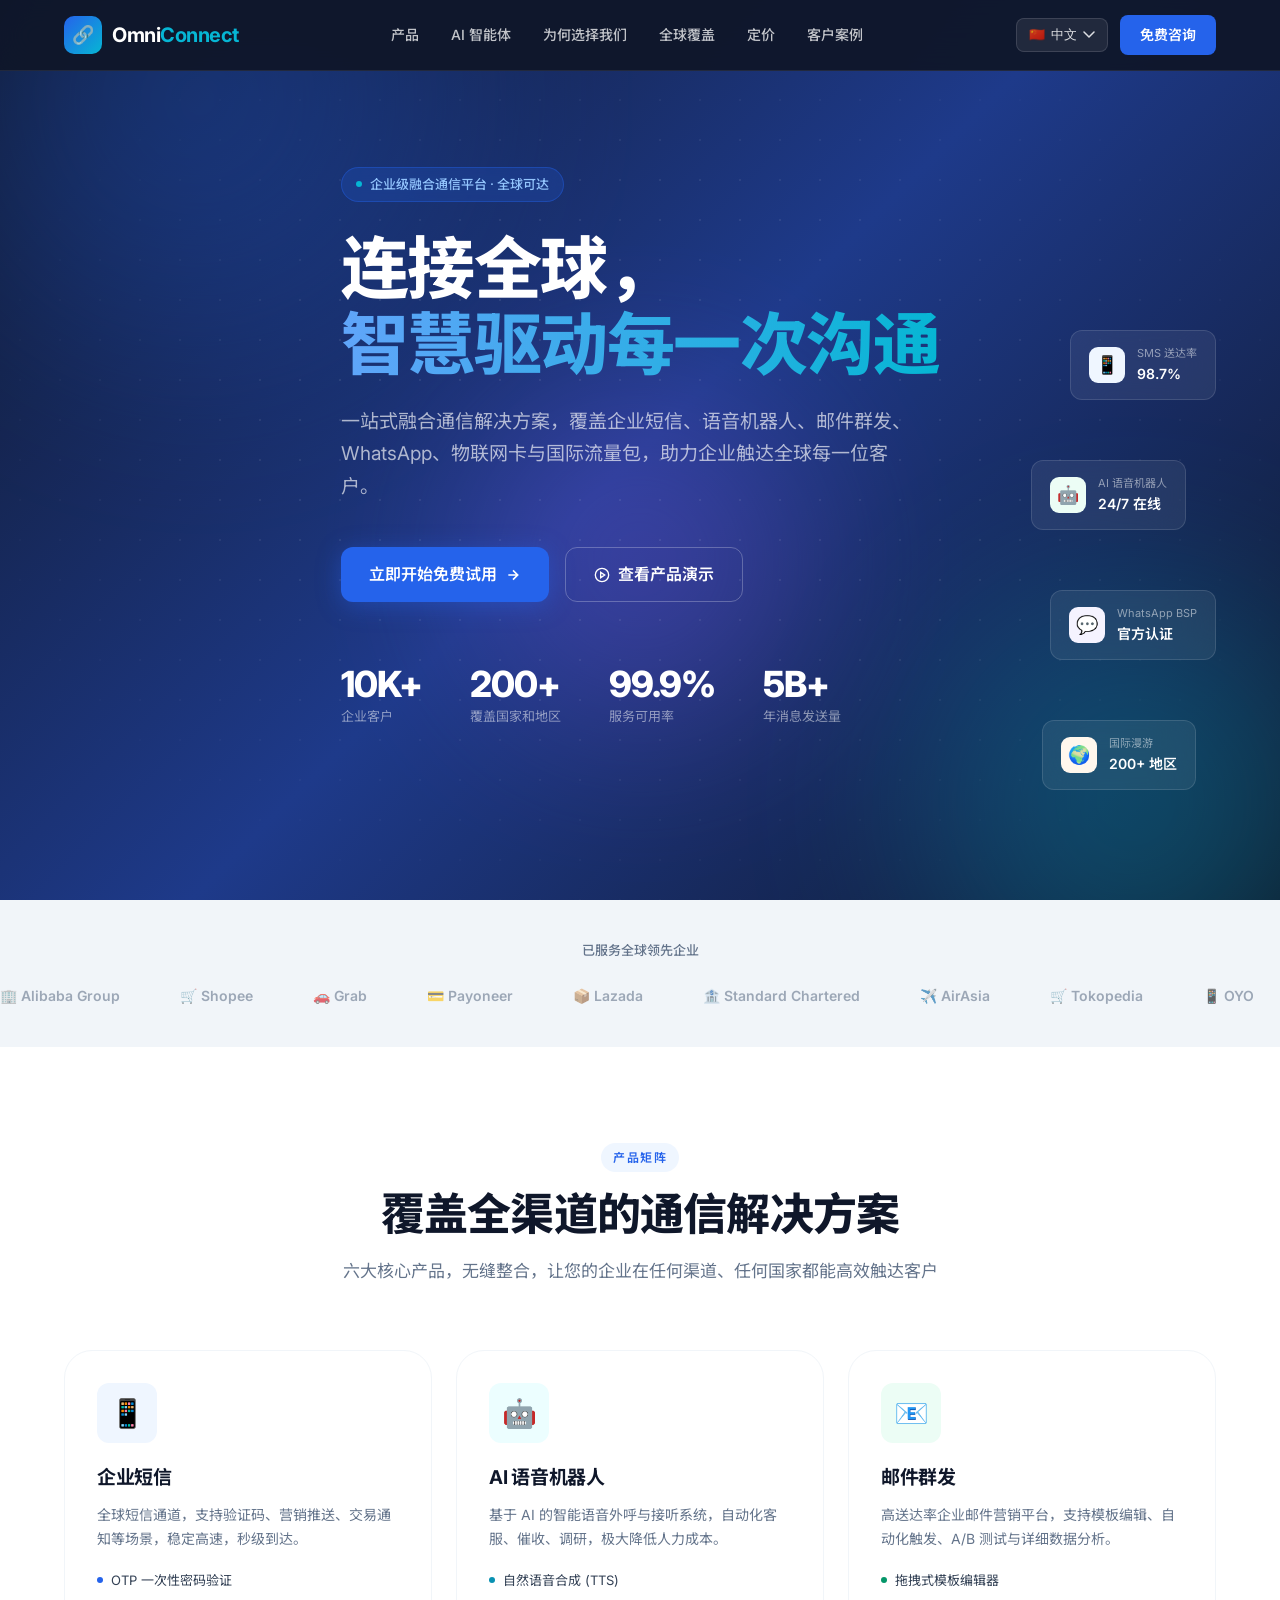
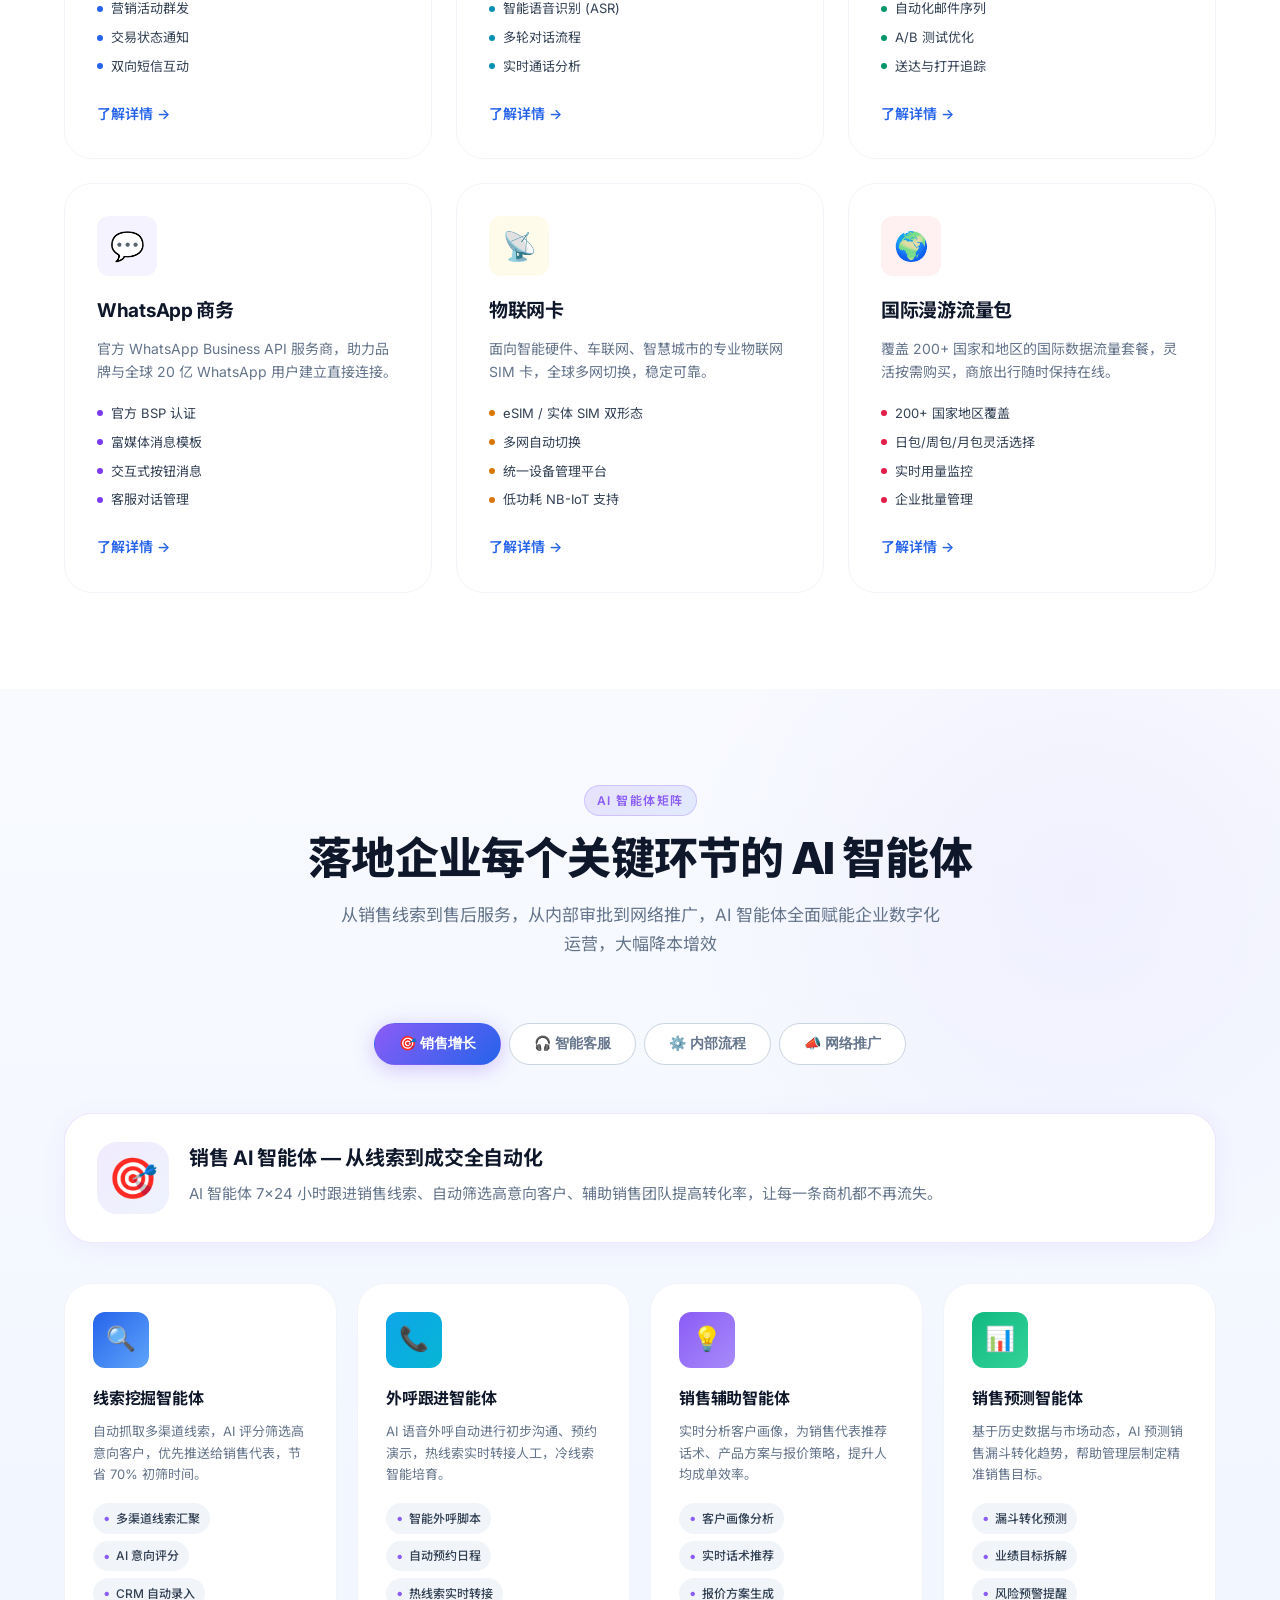
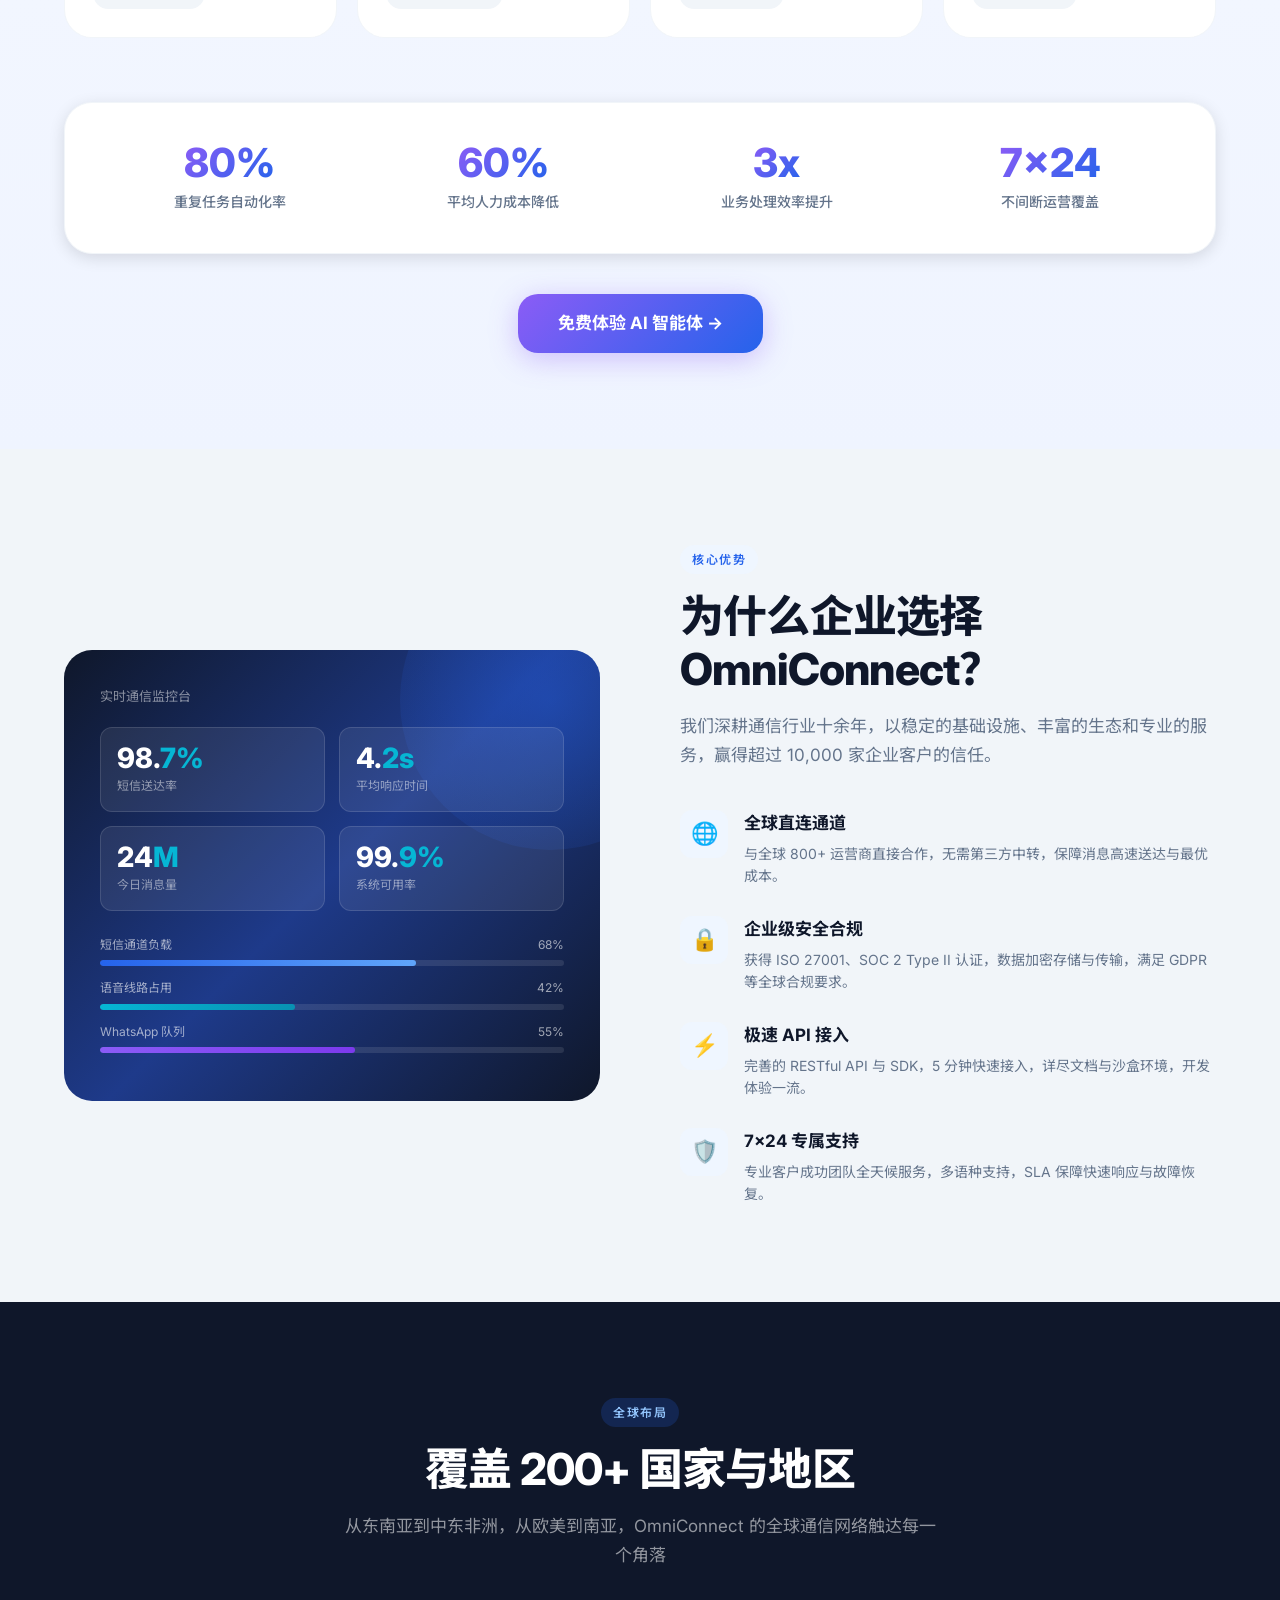
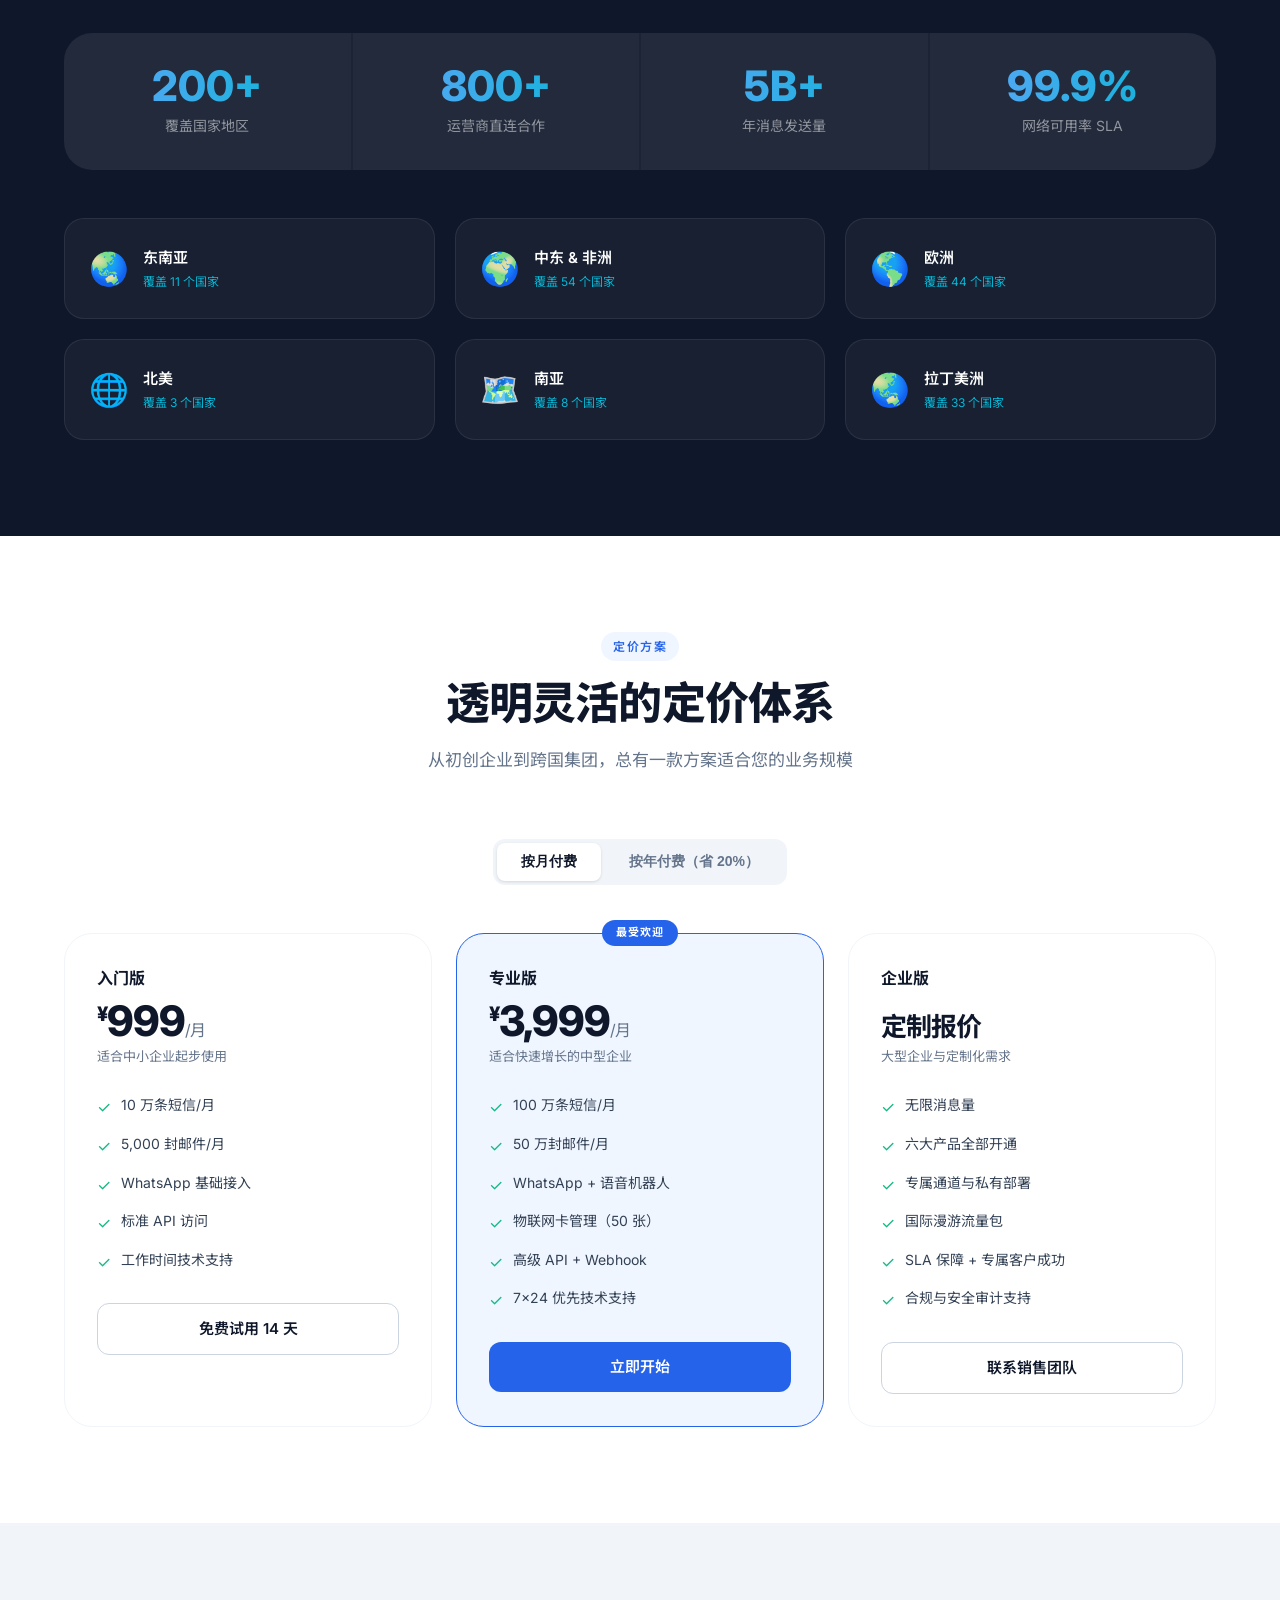
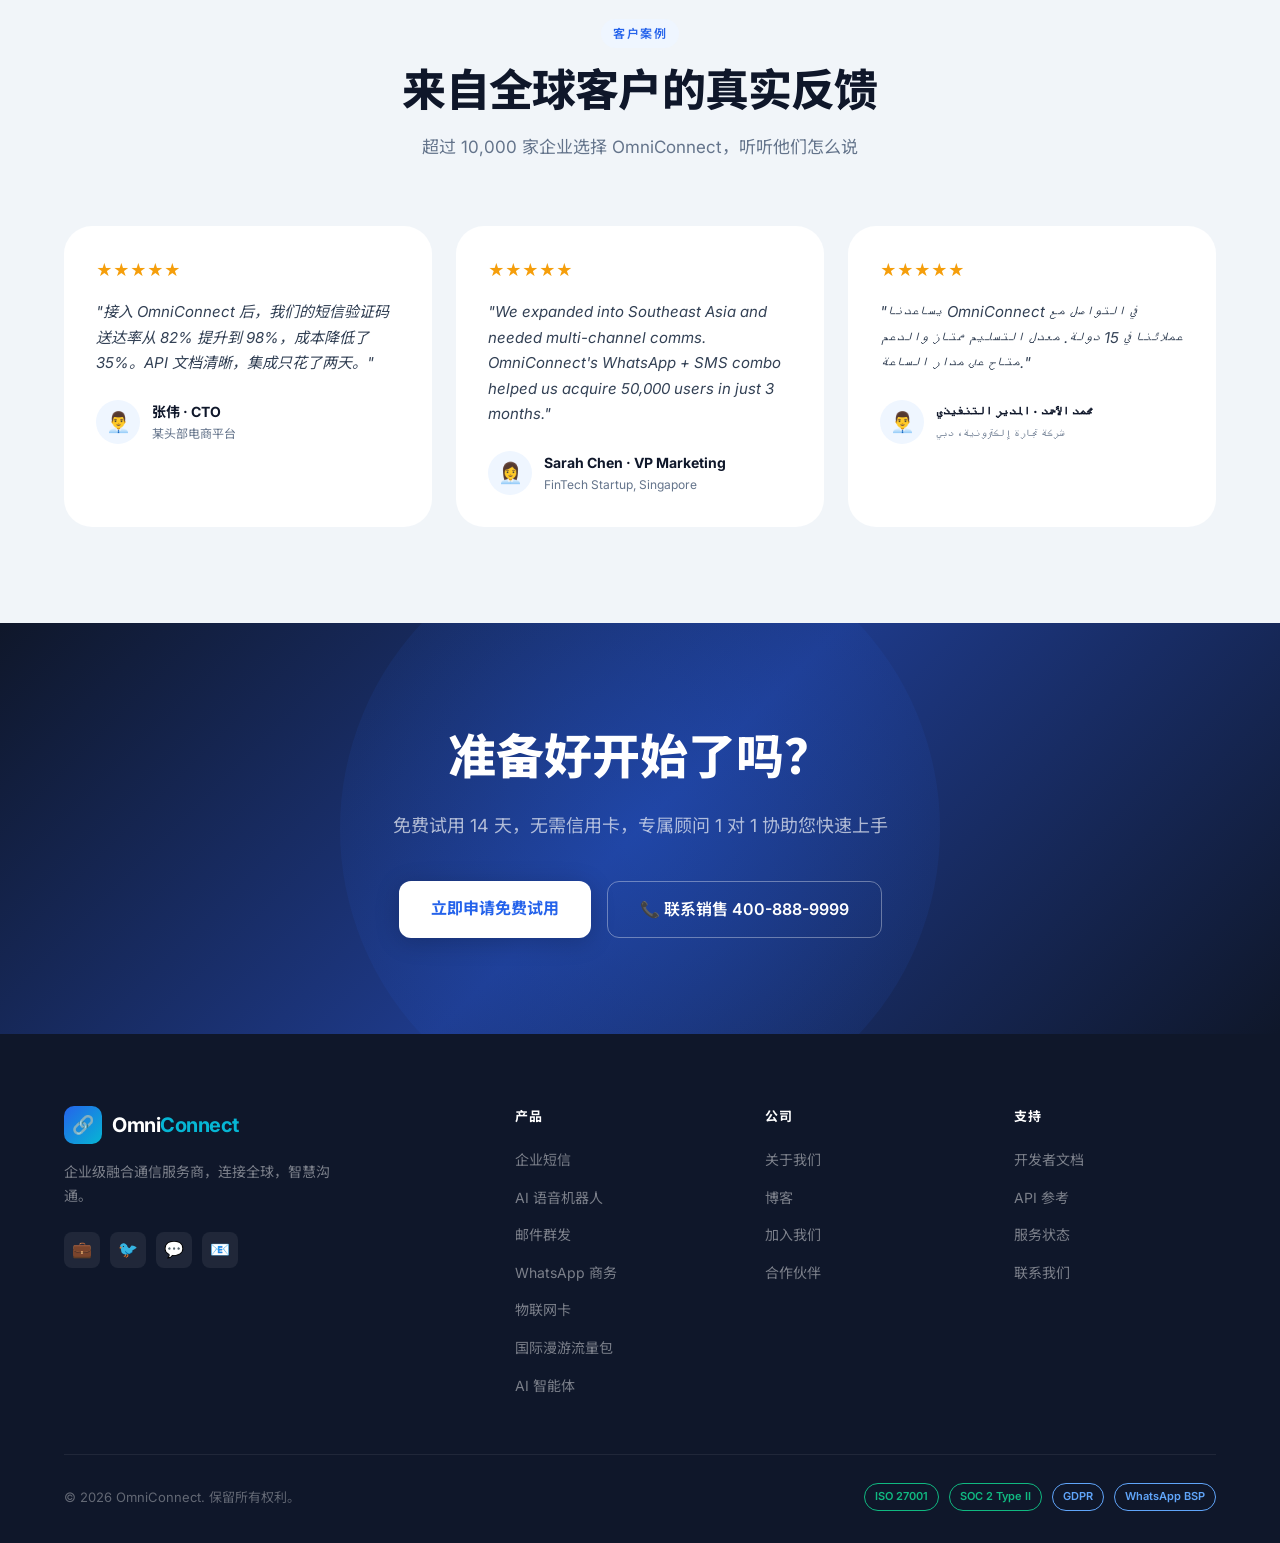
==== index.html @ 9579e742 "Initial commit: OpenClaw 融合通信官网 + AI智能体" ====
<!DOCTYPE html>
<html lang="zh-CN" dir="ltr">
<head>
  <meta charset="UTF-8" />
  <meta name="viewport" content="width=device-width, initial-scale=1.0" />
  <title>OmniConnect · 融合通信解决方案</title>
  <meta name="description" content="企业级融合通信平台，覆盖企业短信、语音机器人、邮件群发、WhatsApp、物联网卡、国际漫游流量包" />
  <link href="https://fonts.googleapis.com/css2?family=Inter:wght@300;400;500;600;700;800&family=Noto+Sans+SC:wght@300;400;500;700&family=Noto+Sans+Arabic:wght@300;400;500;700&display=swap" rel="stylesheet" />
  <link rel="stylesheet" href="style.css" />
</head>
<body>

<!-- NAVBAR -->
<nav class="navbar" id="navbar">
  <div class="container">
    <div class="nav-inner">
      <a href="#" class="logo">
        <div class="logo-icon">🔗</div>
        <span class="logo-text">Omni<span>Connect</span></span>
      </a>
      <ul class="nav-links">
        <li><a href="#products" data-i18n="nav.products">产品</a></li>
        <li><a href="#ai-agents" data-i18n="nav.ai">AI 智能体</a></li>
        <li><a href="#why" data-i18n="nav.why">为何选择我们</a></li>
        <li><a href="#global" data-i18n="nav.global">全球覆盖</a></li>
        <li><a href="#pricing" data-i18n="nav.pricing">定价</a></li>
        <li><a href="#testimonials" data-i18n="nav.testimonials">客户案例</a></li>
      </ul>
      <div class="nav-right">
        <div class="lang-switcher">
          <button class="lang-btn" id="langBtn">
            <span id="langFlag">🇨🇳</span>
            <span id="langLabel">中文</span>
            <svg width="12" height="8" viewBox="0 0 12 8" fill="none"><path d="M1 1l5 5 5-5" stroke="currentColor" stroke-width="1.5" stroke-linecap="round"/></svg>
          </button>
          <div class="lang-dropdown">
            <div class="lang-option active" onclick="switchLang('zh')"><span class="flag">🇨🇳</span> 中文 (简体)</div>
            <div class="lang-option" onclick="switchLang('en')"><span class="flag">🇺🇸</span> English</div>
            <div class="lang-option" onclick="switchLang('ar')"><span class="flag">🇸🇦</span> العربية</div>
          </div>
        </div>
        <a href="#contact" class="btn-nav" data-i18n="nav.contact">免费咨询</a>
      </div>
      <div class="hamburger" id="hamburger" onclick="toggleMenu()">
        <span></span><span></span><span></span>
      </div>
    </div>
  </div>
</nav>

<div class="mobile-menu" id="mobileMenu">
  <ul class="mobile-links">
    <li><a href="#products" onclick="toggleMenu()" data-i18n="nav.products">产品</a></li>
    <li><a href="#ai-agents" onclick="toggleMenu()" data-i18n="nav.ai">AI 智能体</a></li>
    <li><a href="#why" onclick="toggleMenu()" data-i18n="nav.why">为何选择我们</a></li>
    <li><a href="#global" onclick="toggleMenu()" data-i18n="nav.global">全球覆盖</a></li>
    <li><a href="#pricing" onclick="toggleMenu()" data-i18n="nav.pricing">定价</a></li>
    <li><a href="#testimonials" onclick="toggleMenu()" data-i18n="nav.testimonials">客户案例</a></li>
    <li><a href="#contact" onclick="toggleMenu()" data-i18n="nav.contact">免费咨询</a></li>
  </ul>
</div>

<!-- HERO -->
<section class="hero" id="home">
  <div class="hero-bg">
    <div class="hero-orb hero-orb-1"></div>
    <div class="hero-orb hero-orb-2"></div>
    <div class="hero-orb hero-orb-3"></div>
    <div class="hero-grid"></div>
  </div>
  <div class="container">
    <div class="hero-content">
      <div class="hero-badge">
        <span class="dot"></span>
        <span data-i18n="hero.badge">企业级融合通信平台 · 全球可达</span>
      </div>
      <h1>
        <span data-i18n="hero.title1">连接全球，</span><br/>
        <span class="highlight" data-i18n="hero.title2">智慧驱动每一次沟通</span>
      </h1>
      <p class="hero-desc" data-i18n="hero.desc">一站式融合通信解决方案，覆盖企业短信、语音机器人、邮件群发、WhatsApp、物联网卡与国际流量包，助力企业触达全球每一位客户。</p>
      <div class="hero-actions">
        <a href="#contact" class="btn-primary">
          <span data-i18n="hero.cta1">立即开始免费试用</span>
          <svg width="16" height="16" viewBox="0 0 24 24" fill="none" stroke="currentColor" stroke-width="2.5"><path d="M5 12h14M12 5l7 7-7 7"/></svg>
        </a>
        <a href="#products" class="btn-outline">
          <svg width="16" height="16" viewBox="0 0 24 24" fill="none" stroke="currentColor" stroke-width="2"><circle cx="12" cy="12" r="10"/><polygon points="10,8 16,12 10,16"/></svg>
          <span data-i18n="hero.cta2">查看产品演示</span>
        </a>
      </div>
      <div class="hero-stats">
        <div class="hero-stat"><div class="hero-stat-num">10<span>K</span>+</div><div class="hero-stat-label" data-i18n="hero.stat1">企业客户</div></div>
        <div class="hero-stat"><div class="hero-stat-num">200<span>+</span></div><div class="hero-stat-label" data-i18n="hero.stat2">覆盖国家和地区</div></div>
        <div class="hero-stat"><div class="hero-stat-num">99.<span>9%</span></div><div class="hero-stat-label" data-i18n="hero.stat3">服务可用率</div></div>
        <div class="hero-stat"><div class="hero-stat-num">5<span>B</span>+</div><div class="hero-stat-label" data-i18n="hero.stat4">年消息发送量</div></div>
      </div>
    </div>
  </div>
  <div class="float-cards-wrap">
    <div class="float-card fc-1"><div class="float-card-icon" style="background:#EFF6FF">📱</div><div class="float-card-info"><span class="float-card-title">SMS 送达率</span><span class="float-card-value">98.7%</span></div></div>
    <div class="float-card fc-2"><div class="float-card-icon" style="background:#ECFDF5">🤖</div><div class="float-card-info"><span class="float-card-title">AI 语音机器人</span><span class="float-card-value">24/7 在线</span></div></div>
    <div class="float-card fc-3"><div class="float-card-icon" style="background:#F5F3FF">💬</div><div class="float-card-info"><span class="float-card-title">WhatsApp BSP</span><span class="float-card-value">官方认证</span></div></div>
    <div class="float-card fc-4"><div class="float-card-icon" style="background:#FFF7ED">🌍</div><div class="float-card-info"><span class="float-card-title">国际漫游</span><span class="float-card-value">200+ 地区</span></div></div>
  </div>
</section>

<!-- LOGOS STRIP -->
<div class="logos-strip">
  <div class="container"><p class="logos-label" data-i18n="logos.label">已服务全球领先企业</p></div>
  <div class="logos-track">
    <span class="logo-item">🏢 Alibaba Group</span><span class="logo-item">🛒 Shopee</span>
    <span class="logo-item">🚗 Grab</span><span class="logo-item">💳 Payoneer</span>
    <span class="logo-item">📦 Lazada</span><span class="logo-item">🏦 Standard Chartered</span>
    <span class="logo-item">✈️ AirAsia</span><span class="logo-item">🛒 Tokopedia</span>
    <span class="logo-item">📱 OYO</span><span class="logo-item">🎮 Garena</span>
    <span class="logo-item">🏢 Alibaba Group</span><span class="logo-item">🛒 Shopee</span>
    <span class="logo-item">🚗 Grab</span><span class="logo-item">💳 Payoneer</span>
    <span class="logo-item">📦 Lazada</span><span class="logo-item">🏦 Standard Chartered</span>
    <span class="logo-item">✈️ AirAsia</span><span class="logo-item">🛒 Tokopedia</span>
    <span class="logo-item">📱 OYO</span><span class="logo-item">🎮 Garena</span>
  </div>
</div>

<!-- PRODUCTS -->
<section id="products">
  <div class="container">
    <div class="section-header reveal">
      <span class="section-tag" data-i18n="products.tag">产品矩阵</span>
      <h2 class="section-title" data-i18n="products.title">覆盖全渠道的通信解决方案</h2>
      <p class="section-desc" data-i18n="products.desc">六大核心产品，无缝整合，让您的企业在任何渠道、任何国家都能高效触达客户</p>
    </div>
    <div class="products-grid">
      <div class="product-card card-blue reveal">
        <div class="product-icon-wrap">📱</div>
        <h3 data-i18n="p.sms.name">企业短信</h3>
        <p data-i18n="p.sms.desc">全球短信通道，支持验证码、营销推送、交易通知等场景，稳定高速，秒级到达。</p>
        <ul class="product-features">
          <li data-i18n="p.sms.f1">OTP 一次性密码验证</li>
          <li data-i18n="p.sms.f2">营销活动群发</li>
          <li data-i18n="p.sms.f3">交易状态通知</li>
          <li data-i18n="p.sms.f4">双向短信互动</li>
        </ul>
        <a href="#contact" class="product-link" data-i18n="p.learn">了解详情 →</a>
      </div>
      <div class="product-card card-cyan reveal">
        <div class="product-icon-wrap">🤖</div>
        <h3 data-i18n="p.voice.name">AI 语音机器人</h3>
        <p data-i18n="p.voice.desc">基于 AI 的智能语音外呼与接听系统，自动化客服、催收、调研，极大降低人力成本。</p>
        <ul class="product-features">
          <li data-i18n="p.voice.f1">自然语音合成 (TTS)</li>
          <li data-i18n="p.voice.f2">智能语音识别 (ASR)</li>
          <li data-i18n="p.voice.f3">多轮对话流程</li>
          <li data-i18n="p.voice.f4">实时通话分析</li>
        </ul>
        <a href="#contact" class="product-link" data-i18n="p.learn">了解详情 →</a>
      </div>
      <div class="product-card card-green reveal">
        <div class="product-icon-wrap">📧</div>
        <h3 data-i18n="p.email.name">邮件群发</h3>
        <p data-i18n="p.email.desc">高送达率企业邮件营销平台，支持模板编辑、自动化触发、A/B 测试与详细数据分析。</p>
        <ul class="product-features">
          <li data-i18n="p.email.f1">拖拽式模板编辑器</li>
          <li data-i18n="p.email.f2">自动化邮件序列</li>
          <li data-i18n="p.email.f3">A/B 测试优化</li>
          <li data-i18n="p.email.f4">送达与打开追踪</li>
        </ul>
        <a href="#contact" class="product-link" data-i18n="p.learn">了解详情 →</a>
      </div>
      <div class="product-card card-purple reveal">
        <div class="product-icon-wrap">💬</div>
        <h3 data-i18n="p.wa.name">WhatsApp 商务</h3>
        <p data-i18n="p.wa.desc">官方 WhatsApp Business API 服务商，助力品牌与全球 20 亿 WhatsApp 用户建立直接连接。</p>
        <ul class="product-features">
          <li data-i18n="p.wa.f1">官方 BSP 认证</li>
          <li data-i18n="p.wa.f2">富媒体消息模板</li>
          <li data-i18n="p.wa.f3">交互式按钮消息</li>
          <li data-i18n="p.wa.f4">客服对话管理</li>
        </ul>
        <a href="#contact" class="product-link" data-i18n="p.learn">了解详情 →</a>
      </div>
      <div class="product-card card-orange reveal">
        <div class="product-icon-wrap">📡</div>
        <h3 data-i18n="p.iot.name">物联网卡</h3>
        <p data-i18n="p.iot.desc">面向智能硬件、车联网、智慧城市的专业物联网 SIM 卡，全球多网切换，稳定可靠。</p>
        <ul class="product-features">
          <li data-i18n="p.iot.f1">eSIM / 实体 SIM 双形态</li>
          <li data-i18n="p.iot.f2">多网自动切换</li>
          <li data-i18n="p.iot.f3">统一设备管理平台</li>
          <li data-i18n="p.iot.f4">低功耗 NB-IoT 支持</li>
        </ul>
        <a href="#contact" class="product-link" data-i18n="p.learn">了解详情 →</a>
      </div>
      <div class="product-card card-rose reveal">
        <div class="product-icon-wrap">🌍</div>
        <h3 data-i18n="p.roam.name">国际漫游流量包</h3>
        <p data-i18n="p.roam.desc">覆盖 200+ 国家和地区的国际数据流量套餐，灵活按需购买，商旅出行随时保持在线。</p>
        <ul class="product-features">
          <li data-i18n="p.roam.f1">200+ 国家地区覆盖</li>
          <li data-i18n="p.roam.f2">日包/周包/月包灵活选择</li>
          <li data-i18n="p.roam.f3">实时用量监控</li>
          <li data-i18n="p.roam.f4">企业批量管理</li>
        </ul>
        <a href="#contact" class="product-link" data-i18n="p.learn">了解详情 →</a>
      </div>
    </div>
  </div>
</section>

<!-- AI AGENTS -->
<section id="ai-agents" class="ai-agents-section">
  <div class="container">
    <div class="section-header reveal">
      <span class="section-tag ai-tag" data-i18n="ai.tag">AI 智能体矩阵</span>
      <h2 class="section-title" data-i18n="ai.title">落地企业每个关键环节的 AI 智能体</h2>
      <p class="section-desc" data-i18n="ai.desc">从销售线索到售后服务，从内部审批到网络推广，AI 智能体全面赋能企业数字化运营，大幅降本增效</p>
    </div>

    <!-- 场景标签页 -->
    <div class="ai-tabs reveal">
      <button class="ai-tab active" onclick="switchAITab('sales')" data-i18n="ai.tab.sales">🎯 销售增长</button>
      <button class="ai-tab" onclick="switchAITab('service')" data-i18n="ai.tab.service">🎧 智能客服</button>
      <button class="ai-tab" onclick="switchAITab('ops')" data-i18n="ai.tab.ops">⚙️ 内部流程</button>
      <button class="ai-tab" onclick="switchAITab('marketing')" data-i18n="ai.tab.marketing">📣 网络推广</button>
    </div>

    <!-- 销售增长 -->
    <div class="ai-tab-panel active" id="ai-panel-sales">
      <div class="ai-panel-intro reveal">
        <div class="ai-panel-icon">🎯</div>
        <div>
          <h3 data-i18n="ai.sales.h">销售 AI 智能体 — 从线索到成交全自动化</h3>
          <p data-i18n="ai.sales.sub">AI 智能体 7×24 小时跟进销售线索、自动筛选高意向客户、辅助销售团队提高转化率，让每一条商机都不再流失。</p>
        </div>
      </div>
      <div class="ai-agents-grid">
        <div class="ai-agent-card reveal">
          <div class="ai-agent-icon" style="background:linear-gradient(135deg,#2563EB,#60A5FA)">🔍</div>
          <h4 data-i18n="ai.sales.a1.name">线索挖掘智能体</h4>
          <p data-i18n="ai.sales.a1.desc">自动抓取多渠道线索，AI 评分筛选高意向客户，优先推送给销售代表，节省 70% 初筛时间。</p>
          <ul class="ai-agent-tags">
            <li data-i18n="ai.sales.a1.t1">多渠道线索汇聚</li>
            <li data-i18n="ai.sales.a1.t2">AI 意向评分</li>
            <li data-i18n="ai.sales.a1.t3">CRM 自动录入</li>
          </ul>
        </div>
        <div class="ai-agent-card reveal">
          <div class="ai-agent-icon" style="background:linear-gradient(135deg,#0EA5E9,#06B6D4)">📞</div>
          <h4 data-i18n="ai.sales.a2.name">外呼跟进智能体</h4>
          <p data-i18n="ai.sales.a2.desc">AI 语音外呼自动进行初步沟通、预约演示，热线索实时转接人工，冷线索智能培育。</p>
          <ul class="ai-agent-tags">
            <li data-i18n="ai.sales.a2.t1">智能外呼脚本</li>
            <li data-i18n="ai.sales.a2.t2">自动预约日程</li>
            <li data-i18n="ai.sales.a2.t3">热线索实时转接</li>
          </ul>
        </div>
        <div class="ai-agent-card reveal">
          <div class="ai-agent-icon" style="background:linear-gradient(135deg,#8B5CF6,#A78BFA)">💡</div>
          <h4 data-i18n="ai.sales.a3.name">销售辅助智能体</h4>
          <p data-i18n="ai.sales.a3.desc">实时分析客户画像，为销售代表推荐话术、产品方案与报价策略，提升人均成单效率。</p>
          <ul class="ai-agent-tags">
            <li data-i18n="ai.sales.a3.t1">客户画像分析</li>
            <li data-i18n="ai.sales.a3.t2">实时话术推荐</li>
            <li data-i18n="ai.sales.a3.t3">报价方案生成</li>
          </ul>
        </div>
        <div class="ai-agent-card reveal">
          <div class="ai-agent-icon" style="background:linear-gradient(135deg,#10B981,#34D399)">📊</div>
          <h4 data-i18n="ai.sales.a4.name">销售预测智能体</h4>
          <p data-i18n="ai.sales.a4.desc">基于历史数据与市场动态，AI 预测销售漏斗转化趋势，帮助管理层制定精准销售目标。</p>
          <ul class="ai-agent-tags">
            <li data-i18n="ai.sales.a4.t1">漏斗转化预测</li>
            <li data-i18n="ai.sales.a4.t2">业绩目标拆解</li>
            <li data-i18n="ai.sales.a4.t3">风险预警提醒</li>
          </ul>
        </div>
      </div>
    </div>

    <!-- 智能客服 -->
    <div class="ai-tab-panel" id="ai-panel-service">
      <div class="ai-panel-intro reveal">
        <div class="ai-panel-icon">🎧</div>
        <div>
          <h3 data-i18n="ai.service.h">客服 AI 智能体 — 7×24 全渠道极速响应</h3>
          <p data-i18n="ai.service.sub">AI 智能体接管 80% 常规咨询，复杂问题无缝转人工，统一管理 WhatsApp/邮件/电话/网页等全渠道客服工作台。</p>
        </div>
      </div>
      <div class="ai-agents-grid">
        <div class="ai-agent-card reveal">
          <div class="ai-agent-icon" style="background:linear-gradient(135deg,#F59E0B,#FBBF24)">💬</div>
          <h4 data-i18n="ai.service.a1.name">全渠道客服智能体</h4>
          <p data-i18n="ai.service.a1.desc">统一接入 WhatsApp、网页聊天、邮件、SMS，AI 自动分类工单并即时回复，响应时间从小时级降至秒级。</p>
          <ul class="ai-agent-tags">
            <li data-i18n="ai.service.a1.t1">全渠道统一工作台</li>
            <li data-i18n="ai.service.a1.t2">工单智能分类</li>
            <li data-i18n="ai.service.a1.t3">秒级自动回复</li>
          </ul>
        </div>
        <div class="ai-agent-card reveal">
          <div class="ai-agent-icon" style="background:linear-gradient(135deg,#EF4444,#F87171)">🤝</div>
          <h4 data-i18n="ai.service.a2.name">智能转人工智能体</h4>
          <p data-i18n="ai.service.a2.desc">识别复杂或情绪化问题，携带完整上下文无缝转接人工坐席，避免客户重复描述，提升满意度。</p>
          <ul class="ai-agent-tags">
            <li data-i18n="ai.service.a2.t1">情绪识别检测</li>
            <li data-i18n="ai.service.a2.t2">上下文无损转接</li>
            <li data-i18n="ai.service.a2.t3">坐席负载均衡</li>
          </ul>
        </div>
        <div class="ai-agent-card reveal">
          <div class="ai-agent-icon" style="background:linear-gradient(135deg,#06B6D4,#0891B2)">📚</div>
          <h4 data-i18n="ai.service.a3.name">知识库智能体</h4>
          <p data-i18n="ai.service.a3.desc">基于企业知识库、FAQ、产品手册构建专属 AI 知识脑，实时推送精准答案，持续学习自我更新。</p>
          <ul class="ai-agent-tags">
            <li data-i18n="ai.service.a3.t1">私有知识库训练</li>
            <li data-i18n="ai.service.a3.t2">精准语义检索</li>
            <li data-i18n="ai.service.a3.t3">持续自我学习</li>
          </ul>
        </div>
        <div class="ai-agent-card reveal">
          <div class="ai-agent-icon" style="background:linear-gradient(135deg,#7C3AED,#A78BFA)">📈</div>
          <h4 data-i18n="ai.service.a4.name">服务质量分析智能体</h4>
          <p data-i18n="ai.service.a4.desc">自动分析对话质量、客户满意度与坐席绩效，生成可视化报告，识别改进点持续优化服务体系。</p>
          <ul class="ai-agent-tags">
            <li data-i18n="ai.service.a4.t1">对话质检评分</li>
            <li data-i18n="ai.service.a4.t2">CSAT 自动统计</li>
            <li data-i18n="ai.service.a4.t3">坐席绩效报告</li>
          </ul>
        </div>
      </div>
    </div>

    <!-- 内部流程 -->
    <div class="ai-tab-panel" id="ai-panel-ops">
      <div class="ai-panel-intro reveal">
        <div class="ai-panel-icon">⚙️</div>
        <div>
          <h3 data-i18n="ai.ops.h">流程 AI 智能体 — 内部运营全面自动化</h3>
          <p data-i18n="ai.ops.sub">AI 智能体接入企业内部系统，自动化审批、HR 事务、财务对账与 IT 支持，解放员工精力专注高价值工作。</p>
        </div>
      </div>
      <div class="ai-agents-grid">
        <div class="ai-agent-card reveal">
          <div class="ai-agent-icon" style="background:linear-gradient(135deg,#059669,#34D399)">📋</div>
          <h4 data-i18n="ai.ops.a1.name">审批流程智能体</h4>
          <p data-i18n="ai.ops.a1.desc">自动识别审批需求，路由到对应负责人，跟踪进度并发送提醒，合规文件自动归档留存。</p>
          <ul class="ai-agent-tags">
            <li data-i18n="ai.ops.a1.t1">智能审批路由</li>
            <li data-i18n="ai.ops.a1.t2">进度自动提醒</li>
            <li data-i18n="ai.ops.a1.t3">合规文件归档</li>
          </ul>
        </div>
        <div class="ai-agent-card reveal">
          <div class="ai-agent-icon" style="background:linear-gradient(135deg,#0EA5E9,#38BDF8)">👥</div>
          <h4 data-i18n="ai.ops.a2.name">HR 助理智能体</h4>
          <p data-i18n="ai.ops.a2.desc">自动处理入职离职手续、假勤申请、薪资查询、政策问答，HR 专注策略性工作，效率提升 60%。</p>
          <ul class="ai-agent-tags">
            <li data-i18n="ai.ops.a2.t1">入离职流程自动化</li>
            <li data-i18n="ai.ops.a2.t2">假勤智能审批</li>
            <li data-i18n="ai.ops.a2.t3">员工政策问答</li>
          </ul>
        </div>
        <div class="ai-agent-card reveal">
          <div class="ai-agent-icon" style="background:linear-gradient(135deg,#F59E0B,#FCD34D)">💰</div>
          <h4 data-i18n="ai.ops.a3.name">财务对账智能体</h4>
          <p data-i18n="ai.ops.a3.desc">自动提取发票、核对账单、生成对账报告，异常数据智能预警，财务月结时间缩短 80%。</p>
          <ul class="ai-agent-tags">
            <li data-i18n="ai.ops.a3.t1">发票自动提取</li>
            <li data-i18n="ai.ops.a3.t2">账单智能核对</li>
            <li data-i18n="ai.ops.a3.t3">异常数据预警</li>
          </ul>
        </div>
        <div class="ai-agent-card reveal">
          <div class="ai-agent-icon" style="background:linear-gradient(135deg,#6366F1,#818CF8)">🖥️</div>
          <h4 data-i18n="ai.ops.a4.name">IT 支持智能体</h4>
          <p data-i18n="ai.ops.a4.desc">自动处理 IT 工单，远程诊断常见故障，一键开通账户权限，人工工程师专注复杂故障排查。</p>
          <ul class="ai-agent-tags">
            <li data-i18n="ai.ops.a4.t1">工单自动分派</li>
            <li data-i18n="ai.ops.a4.t2">远程故障诊断</li>
            <li data-i18n="ai.ops.a4.t3">权限自动开通</li>
          </ul>
        </div>
      </div>
    </div>

    <!-- 网络推广 -->
    <div class="ai-tab-panel" id="ai-panel-marketing">
      <div class="ai-panel-intro reveal">
        <div class="ai-panel-icon">📣</div>
        <div>
          <h3 data-i18n="ai.marketing.h">推广 AI 智能体 — 全渠道营销自动驾驶</h3>
          <p data-i18n="ai.marketing.sub">AI 智能体自动创作内容、投放广告、运营社交媒体与 SEO，让品牌声量持续增长，营销成本大幅降低。</p>
        </div>
      </div>
      <div class="ai-agents-grid">
        <div class="ai-agent-card reveal">
          <div class="ai-agent-icon" style="background:linear-gradient(135deg,#EC4899,#F472B6)">✍️</div>
          <h4 data-i18n="ai.marketing.a1.name">内容创作智能体</h4>
          <p data-i18n="ai.marketing.a1.desc">自动生成多语言营销文案、社交媒体帖子、博客与产品描述，保持品牌调性，产出效率提升 10 倍。</p>
          <ul class="ai-agent-tags">
            <li data-i18n="ai.marketing.a1.t1">多语言文案生成</li>
            <li data-i18n="ai.marketing.a1.t2">品牌调性一致</li>
            <li data-i18n="ai.marketing.a1.t3">SEO 关键词优化</li>
          </ul>
        </div>
        <div class="ai-agent-card reveal">
          <div class="ai-agent-icon" style="background:linear-gradient(135deg,#F97316,#FB923C)">🎯</div>
          <h4 data-i18n="ai.marketing.a2.name">广告投放智能体</h4>
          <p data-i18n="ai.marketing.a2.desc">自动管理 Google/Meta/TikTok 多平台广告，AI 实时优化出价与受众定向，ROI 平均提升 35%。</p>
          <ul class="ai-agent-tags">
            <li data-i18n="ai.marketing.a2.t1">多平台广告管理</li>
            <li data-i18n="ai.marketing.a2.t2">实时出价优化</li>
            <li data-i18n="ai.marketing.a2.t3">受众智能扩展</li>
          </ul>
        </div>
        <div class="ai-agent-card reveal">
          <div class="ai-agent-icon" style="background:linear-gradient(135deg,#14B8A6,#2DD4BF)">📱</div>
          <h4 data-i18n="ai.marketing.a3.name">社媒运营智能体</h4>
          <p data-i18n="ai.marketing.a3.desc">自动发布多平台内容、监控品牌提及、自动回复评论与私信，维护品牌声誉，粉丝增长提速。</p>
          <ul class="ai-agent-tags">
            <li data-i18n="ai.marketing.a3.t1">多平台定时发布</li>
            <li data-i18n="ai.marketing.a3.t2">品牌舆情监控</li>
            <li data-i18n="ai.marketing.a3.t3">评论自动互动</li>
          </ul>
        </div>
        <div class="ai-agent-card reveal">
          <div class="ai-agent-icon" style="background:linear-gradient(135deg,#8B5CF6,#C084FC)">🔮</div>
          <h4 data-i18n="ai.marketing.a4.name">营销分析智能体</h4>
          <p data-i18n="ai.marketing.a4.desc">整合全渠道数据，AI 解读用户行为、归因营销效果，自动生成决策报告，指导下一轮预算分配。</p>
          <ul class="ai-agent-tags">
            <li data-i18n="ai.marketing.a4.t1">全渠道数据整合</li>
            <li data-i18n="ai.marketing.a4.t2">营销归因分析</li>
            <li data-i18n="ai.marketing.a4.t3">预算分配建议</li>
          </ul>
        </div>
      </div>
    </div>

    <!-- 底部 CTA -->
    <div class="ai-bottom-cta reveal">
      <div class="ai-cta-stats">
        <div class="ai-cta-stat"><span class="ai-cta-num" data-i18n="ai.stat1.num">80%</span><span class="ai-cta-label" data-i18n="ai.stat1.label">重复任务自动化率</span></div>
        <div class="ai-cta-stat"><span class="ai-cta-num" data-i18n="ai.stat2.num">60%</span><span class="ai-cta-label" data-i18n="ai.stat2.label">平均人力成本降低</span></div>
        <div class="ai-cta-stat"><span class="ai-cta-num" data-i18n="ai.stat3.num">3x</span><span class="ai-cta-label" data-i18n="ai.stat3.label">业务处理效率提升</span></div>
        <div class="ai-cta-stat"><span class="ai-cta-num" data-i18n="ai.stat4.num">7×24</span><span class="ai-cta-label" data-i18n="ai.stat4.label">不间断运营覆盖</span></div>
      </div>
      <a href="#contact" class="btn-primary ai-cta-btn">
        <span data-i18n="ai.cta">免费体验 AI 智能体 →</span>
      </a>
    </div>
  </div>
</section>

<!-- WHY US -->
<section id="why" class="why-section">
  <div class="container">
    <div class="why-grid">
      <div class="why-visual reveal">
        <div class="why-main-card">
          <div class="why-card-title" data-i18n="why.dashboard">实时通信监控台</div>
          <div class="why-dashboard">
            <div class="why-metric"><div class="why-metric-val">98.<span>7%</span></div><div class="why-metric-label" data-i18n="why.m1">短信送达率</div></div>
            <div class="why-metric"><div class="why-metric-val">4.<span>2s</span></div><div class="why-metric-label" data-i18n="why.m2">平均响应时间</div></div>
            <div class="why-metric"><div class="why-metric-val">24<span>M</span></div><div class="why-metric-label" data-i18n="why.m3">今日消息量</div></div>
            <div class="why-metric"><div class="why-metric-val">99.<span>9%</span></div><div class="why-metric-label" data-i18n="why.m4">系统可用率</div></div>
          </div>
          <div class="why-bars">
            <div class="bar-row"><span data-i18n="why.bar.sms">短信通道负载</span><span>68%</span></div>
            <div class="bar-track"><div class="bar-fill" style="width:68%;background:linear-gradient(90deg,#2563EB,#60A5FA)"></div></div>
            <div class="bar-row"><span data-i18n="why.bar.voice">语音线路占用</span><span>42%</span></div>
            <div class="bar-track"><div class="bar-fill" style="width:42%;background:linear-gradient(90deg,#06B6D4,#0891B2)"></div></div>
            <div class="bar-row"><span data-i18n="why.bar.wa">WhatsApp 队列</span><span>55%</span></div>
            <div class="bar-track"><div class="bar-fill" style="width:55%;background:linear-gradient(90deg,#8B5CF6,#7C3AED)"></div></div>
          </div>
        </div>
      </div>
      <div class="why-text">
        <span class="section-tag" data-i18n="why.tag">核心优势</span>
        <h2 class="section-title" data-i18n="why.title">为什么企业选择 OmniConnect？</h2>
        <p class="section-desc" data-i18n="why.desc">我们深耕通信行业十余年，以稳定的基础设施、丰富的生态和专业的服务，赢得超过 10,000 家企业客户的信任。</p>
        <div class="why-features">
          <div class="why-feature reveal"><div class="why-feature-icon">🌐</div><div><h4 data-i18n="why.f1.t">全球直连通道</h4><p data-i18n="why.f1.d">与全球 800+ 运营商直接合作，无需第三方中转，保障消息高速送达与最优成本。</p></div></div>
          <div class="why-feature reveal"><div class="why-feature-icon">🔒</div><div><h4 data-i18n="why.f2.t">企业级安全合规</h4><p data-i18n="why.f2.d">获得 ISO 27001、SOC 2 Type II 认证，数据加密存储与传输，满足 GDPR 等全球合规要求。</p></div></div>
          <div class="why-feature reveal"><div class="why-feature-icon">⚡</div><div><h4 data-i18n="why.f3.t">极速 API 接入</h4><p data-i18n="why.f3.d">完善的 RESTful API 与 SDK，5 分钟快速接入，详尽文档与沙盒环境，开发体验一流。</p></div></div>
          <div class="why-feature reveal"><div class="why-feature-icon">🛡️</div><div><h4 data-i18n="why.f4.t">7×24 专属支持</h4><p data-i18n="why.f4.d">专业客户成功团队全天候服务，多语种支持，SLA 保障快速响应与故障恢复。</p></div></div>
        </div>
      </div>
    </div>
  </div>
</section>

<!-- GLOBAL -->
<section id="global" class="global-section">
  <div class="container">
    <div class="section-header reveal">
      <span class="section-tag light" data-i18n="global.tag">全球布局</span>
      <h2 class="section-title light" data-i18n="global.title">覆盖 200+ 国家与地区</h2>
      <p class="section-desc light" data-i18n="global.desc">从东南亚到中东非洲，从欧美到南亚，OmniConnect 的全球通信网络触达每一个角落</p>
    </div>
    <div class="global-stats reveal">
      <div class="global-item"><div class="global-num">200+</div><div class="global-label" data-i18n="g.c1">覆盖国家地区</div></div>
      <div class="global-item"><div class="global-num">800+</div><div class="global-label" data-i18n="g.c2">运营商直连合作</div></div>
      <div class="global-item"><div class="global-num">5B+</div><div class="global-label" data-i18n="g.c3">年消息发送量</div></div>
      <div class="global-item"><div class="global-num">99.9%</div><div class="global-label" data-i18n="g.c4">网络可用率 SLA</div></div>
    </div>
    <div class="regions-grid reveal">
      <div class="region-card"><span class="region-icon">🌏</span><div><div class="region-name" data-i18n="r.sea">东南亚</div><div class="region-count" data-i18n="r.sea.c">覆盖 11 个国家</div></div></div>
      <div class="region-card"><span class="region-icon">🌍</span><div><div class="region-name" data-i18n="r.mena">中东 &amp; 非洲</div><div class="region-count" data-i18n="r.mena.c">覆盖 54 个国家</div></div></div>
      <div class="region-card"><span class="region-icon">🌎</span><div><div class="region-name" data-i18n="r.eu">欧洲</div><div class="region-count" data-i18n="r.eu.c">覆盖 44 个国家</div></div></div>
      <div class="region-card"><span class="region-icon">🌐</span><div><div class="region-name" data-i18n="r.na">北美</div><div class="region-count" data-i18n="r.na.c">覆盖 3 个国家</div></div></div>
      <div class="region-card"><span class="region-icon">🗺️</span><div><div class="region-name" data-i18n="r.sa">南亚</div><div class="region-count" data-i18n="r.sa.c">覆盖 8 个国家</div></div></div>
      <div class="region-card"><span class="region-icon">🌏</span><div><div class="region-name" data-i18n="r.latam">拉丁美洲</div><div class="region-count" data-i18n="r.latam.c">覆盖 33 个国家</div></div></div>
    </div>
  </div>
</section>

<!-- PRICING -->
<section id="pricing">
  <div class="container">
    <div class="section-header reveal">
      <span class="section-tag" data-i18n="pricing.tag">定价方案</span>
      <h2 class="section-title" data-i18n="pricing.title">透明灵活的定价体系</h2>
      <p class="section-desc" data-i18n="pricing.desc">从初创企业到跨国集团，总有一款方案适合您的业务规模</p>
    </div>
    <div class="pricing-tabs">
      <button class="pricing-tab active" onclick="switchPricing('m')" data-i18n="pricing.mo">按月付费</button>
      <button class="pricing-tab" onclick="switchPricing('y')" data-i18n="pricing.yr">按年付费（省 20%）</button>
    </div>
    <div class="pricing-grid reveal">
      <div class="pricing-card">
        <div class="pricing-name" data-i18n="pl.s.name">入门版</div>
        <div class="pricing-price"><sup>¥</sup><span class="price-val" data-m="999" data-y="799">999</span><small data-i18n="pricing.per">/月</small></div>
        <p class="pricing-desc-text" data-i18n="pl.s.sub">适合中小企业起步使用</p>
        <ul class="pricing-list">
          <li><span class="ck">✓</span><span data-i18n="pl.s.f1">10 万条短信/月</span></li>
          <li><span class="ck">✓</span><span data-i18n="pl.s.f2">5,000 封邮件/月</span></li>
          <li><span class="ck">✓</span><span data-i18n="pl.s.f3">WhatsApp 基础接入</span></li>
          <li><span class="ck">✓</span><span data-i18n="pl.s.f4">标准 API 访问</span></li>
          <li><span class="ck">✓</span><span data-i18n="pl.s.f5">工作时间技术支持</span></li>
        </ul>
        <a href="#contact" class="btn-price-outline" data-i18n="pl.cta.try">免费试用 14 天</a>
      </div>
      <div class="pricing-card featured">
        <div class="pricing-badge" data-i18n="pl.p.badge">最受欢迎</div>
        <div class="pricing-name" data-i18n="pl.p.name">专业版</div>
        <div class="pricing-price"><sup>¥</sup><span class="price-val" data-m="3999" data-y="3199">3,999</span><small data-i18n="pricing.per">/月</small></div>
        <p class="pricing-desc-text" data-i18n="pl.p.sub">适合快速增长的中型企业</p>
        <ul class="pricing-list">
          <li><span class="ck">✓</span><span data-i18n="pl.p.f1">100 万条短信/月</span></li>
          <li><span class="ck">✓</span><span data-i18n="pl.p.f2">50 万封邮件/月</span></li>
          <li><span class="ck">✓</span><span data-i18n="pl.p.f3">WhatsApp + 语音机器人</span></li>
          <li><span class="ck">✓</span><span data-i18n="pl.p.f4">物联网卡管理（50 张）</span></li>
          <li><span class="ck">✓</span><span data-i18n="pl.p.f5">高级 API + Webhook</span></li>
          <li><span class="ck">✓</span><span data-i18n="pl.p.f6">7×24 优先技术支持</span></li>
        </ul>
        <a href="#contact" class="btn-price-primary" data-i18n="pl.cta.go">立即开始</a>
      </div>
      <div class="pricing-card">
        <div class="pricing-name" data-i18n="pl.e.name">企业版</div>
        <div class="pricing-price"><span style="font-size:26px;font-weight:700" data-i18n="pl.e.price">定制报价</span></div>
        <p class="pricing-desc-text" data-i18n="pl.e.sub">大型企业与定制化需求</p>
        <ul class="pricing-list">
          <li><span class="ck">✓</span><span data-i18n="pl.e.f1">无限消息量</span></li>
          <li><span class="ck">✓</span><span data-i18n="pl.e.f2">六大产品全部开通</span></li>
          <li><span class="ck">✓</span><span data-i18n="pl.e.f3">专属通道与私有部署</span></li>
          <li><span class="ck">✓</span><span data-i18n="pl.e.f4">国际漫游流量包</span></li>
          <li><span class="ck">✓</span><span data-i18n="pl.e.f5">SLA 保障 + 专属客户成功</span></li>
          <li><span class="ck">✓</span><span data-i18n="pl.e.f6">合规与安全审计支持</span></li>
        </ul>
        <a href="#contact" class="btn-price-outline" data-i18n="pl.cta.sales">联系销售团队</a>
      </div>
    </div>
  </div>
</section>

<!-- TESTIMONIALS -->
<section id="testimonials" class="testi-section">
  <div class="container">
    <div class="section-header reveal">
      <span class="section-tag" data-i18n="testi.tag">客户案例</span>
      <h2 class="section-title" data-i18n="testi.title">来自全球客户的真实反馈</h2>
      <p class="section-desc" data-i18n="testi.desc">超过 10,000 家企业选择 OmniConnect，听听他们怎么说</p>
    </div>
    <div class="testi-grid">
      <div class="testi-card reveal">
        <div class="testi-stars">★★★★★</div>
        <p class="testi-text" data-i18n="t1.text">"接入 OmniConnect 后，我们的短信验证码送达率从 82% 提升到 98%，成本降低了 35%。API 文档清晰，集成只花了两天。"</p>
        <div class="testi-author"><div class="testi-avatar">👨‍💼</div><div><div class="testi-name" data-i18n="t1.name">张伟 · CTO</div><div class="testi-role" data-i18n="t1.co">某头部电商平台</div></div></div>
      </div>
      <div class="testi-card reveal">
        <div class="testi-stars">★★★★★</div>
        <p class="testi-text" data-i18n="t2.text">"We expanded into Southeast Asia and needed multi-channel comms. OmniConnect's WhatsApp + SMS combo helped us acquire 50,000 users in just 3 months."</p>
        <div class="testi-author"><div class="testi-avatar">👩‍💼</div><div><div class="testi-name" data-i18n="t2.name">Sarah Chen · VP Marketing</div><div class="testi-role" data-i18n="t2.co">FinTech Startup, Singapore</div></div></div>
      </div>
      <div class="testi-card reveal">
        <div class="testi-stars">★★★★★</div>
        <p class="testi-text" data-i18n="t3.text">"يساعدنا OmniConnect في التواصل مع عملائنا في 15 دولة. معدل التسليم ممتاز والدعم متاح على مدار الساعة."</p>
        <div class="testi-author"><div class="testi-avatar">👨‍💼</div><div><div class="testi-name" data-i18n="t3.name">محمد الأحمد · المدير التنفيذي</div><div class="testi-role" data-i18n="t3.co">شركة تجارة إلكترونية، دبي</div></div></div>
      </div>
    </div>
  </div>
</section>

<!-- CTA -->
<section class="cta-section" id="contact">
  <div class="cta-bg"></div>
  <div class="container cta-inner">
    <h2 data-i18n="cta.title">准备好开始了吗？</h2>
    <p data-i18n="cta.desc">免费试用 14 天，无需信用卡，专属顾问 1 对 1 协助您快速上手</p>
    <div class="cta-actions">
      <a href="mailto:sales@omniconnect.io" class="btn-cta-white" data-i18n="cta.b1">立即申请免费试用</a>
      <a href="tel:+864008889999" class="btn-cta-outline" data-i18n="cta.b2">📞 联系销售 400-888-9999</a>
    </div>
  </div>
</section>

<!-- FOOTER -->
<footer>
  <div class="container">
    <div class="footer-grid">
      <div class="footer-brand">
        <a href="#" class="logo"><div class="logo-icon">🔗</div><span class="logo-text">Omni<span>Connect</span></span></a>
        <p data-i18n="ft.desc">企业级融合通信服务商，连接全球，智慧沟通。</p>
        <div class="footer-social">
          <a class="social-btn" href="#">💼</a>
          <a class="social-btn" href="#">🐦</a>
          <a class="social-btn" href="#">💬</a>
          <a class="social-btn" href="#">📧</a>
        </div>
      </div>
      <div class="footer-col">
        <h5 data-i18n="ft.products">产品</h5>
        <ul class="footer-links">
          <li><a href="#" data-i18n="p.sms.name">企业短信</a></li>
          <li><a href="#" data-i18n="p.voice.name">AI 语音机器人</a></li>
          <li><a href="#" data-i18n="p.email.name">邮件群发</a></li>
          <li><a href="#" data-i18n="p.wa.name">WhatsApp 商务</a></li>
          <li><a href="#" data-i18n="p.iot.name">物联网卡</a></li>
          <li><a href="#" data-i18n="p.roam.name">国际漫游流量包</a></li>
          <li><a href="#ai-agents" data-i18n="ft.ai">AI 智能体</a></li>
        </ul>
      </div>
      <div class="footer-col">
        <h5 data-i18n="ft.company">公司</h5>
        <ul class="footer-links">
          <li><a href="#" data-i18n="ft.about">关于我们</a></li>
          <li><a href="#" data-i18n="ft.blog">博客</a></li>
          <li><a href="#" data-i18n="ft.careers">加入我们</a></li>
          <li><a href="#" data-i18n="ft.partners">合作伙伴</a></li>
        </ul>
      </div>
      <div class="footer-col">
        <h5 data-i18n="ft.support">支持</h5>
        <ul class="footer-links">
          <li><a href="#" data-i18n="ft.docs">开发者文档</a></li>
          <li><a href="#" data-i18n="ft.api">API 参考</a></li>
          <li><a href="#" data-i18n="ft.status">服务状态</a></li>
          <li><a href="#contact" data-i18n="ft.contact">联系我们</a></li>
        </ul>
      </div>
    </div>
    <div class="footer-bottom">
      <p data-i18n="ft.copy">© 2026 OmniConnect. 保留所有权利。</p>
      <div class="footer-badges">
        <span class="badge badge-green">ISO 27001</span>
        <span class="badge badge-green">SOC 2 Type II</span>
        <span class="badge badge-blue">GDPR</span>
        <span class="badge badge-blue">WhatsApp BSP</span>
      </div>
    </div>
  </div>
</footer>

<script src="i18n.js"></script>
<script src="main.js"></script>
</body>
</html>
---- style.css ----
/* ===== RESET & VARS ===== */
*, *::before, *::after { box-sizing: border-box; margin: 0; padding: 0; }
:root {
  --pri: #2563EB; --pri-dark: #1D4ED8; --pri-light: #EFF6FF;
  --acc: #06B6D4; --acc2: #8B5CF6; --success: #10B981;
  --warn: #F59E0B; --dark: #0F172A;
  --g900: #1E293B; --g700: #334155; --g500: #64748B;
  --g300: #CBD5E1; --g100: #F1F5F9; --wh: #FFFFFF;
  --grad: linear-gradient(135deg,#0F172A 0%,#1E3A8A 50%,#0F172A 100%);
  --sh-sm: 0 1px 3px rgba(0,0,0,.12);
  --sh-md: 0 4px 16px rgba(0,0,0,.12);
  --sh-lg: 0 12px 40px rgba(0,0,0,.15);
  --sh-xl: 0 24px 64px rgba(0,0,0,.2);
  --r-sm: 8px; --r-md: 12px; --r-lg: 20px; --r-xl: 28px;
  --tr: .25s cubic-bezier(.4,0,.2,1);
}
html { scroll-behavior: smooth; }
body { font-family: 'Inter','Noto Sans SC',sans-serif; color: var(--g900); background: var(--wh); line-height: 1.6; overflow-x: hidden; }
html[dir="rtl"] body { font-family: 'Noto Sans Arabic','Inter',sans-serif; }
.container { max-width: 1200px; margin: 0 auto; padding: 0 24px; }

/* ===== NAVBAR ===== */
.navbar { position: fixed; top: 0; left: 0; right: 0; z-index: 1000; background: rgba(15,23,42,.95); backdrop-filter: blur(16px); border-bottom: 1px solid rgba(255,255,255,.08); transition: var(--tr); }
.navbar.scrolled { box-shadow: var(--sh-lg); }
.nav-inner { display: flex; align-items: center; justify-content: space-between; height: 70px; gap: 24px; }
.logo { display: flex; align-items: center; gap: 10px; text-decoration: none; flex-shrink: 0; }
.logo-icon { width: 38px; height: 38px; background: linear-gradient(135deg,var(--pri),var(--acc)); border-radius: 10px; display: flex; align-items: center; justify-content: center; font-size: 18px; }
.logo-text { font-size: 20px; font-weight: 700; color: var(--wh); letter-spacing: -.5px; }
.logo-text span { color: var(--acc); }
.nav-links { display: flex; align-items: center; gap: 4px; list-style: none; flex: 1; justify-content: center; }
.nav-links a { color: rgba(255,255,255,.75); text-decoration: none; font-size: 14px; font-weight: 500; padding: 8px 14px; border-radius: var(--r-sm); transition: var(--tr); }
.nav-links a:hover { color: var(--wh); background: rgba(255,255,255,.08); }
.nav-right { display: flex; align-items: center; gap: 12px; flex-shrink: 0; }
.lang-switcher { position: relative; }
.lang-btn { display: flex; align-items: center; gap: 6px; background: rgba(255,255,255,.08); border: 1px solid rgba(255,255,255,.12); color: rgba(255,255,255,.85); font-size: 13px; font-weight: 500; padding: 7px 12px; border-radius: var(--r-sm); cursor: pointer; transition: var(--tr); }
.lang-btn:hover { background: rgba(255,255,255,.14); }
.lang-dropdown { display: none; position: absolute; top: calc(100% + 8px); right: 0; background: var(--g900); border: 1px solid rgba(255,255,255,.1); border-radius: var(--r-md); overflow: hidden; min-width: 160px; box-shadow: var(--sh-xl); z-index: 100; }
.lang-switcher:hover .lang-dropdown { display: block; }
.lang-option { display: flex; align-items: center; gap: 10px; padding: 11px 16px; color: rgba(255,255,255,.8); font-size: 13px; cursor: pointer; transition: var(--tr); }
.lang-option:hover { background: rgba(255,255,255,.08); color: var(--wh); }
.lang-option.active { color: var(--acc); }
.btn-nav { background: var(--pri); color: var(--wh); font-size: 14px; font-weight: 600; padding: 9px 20px; border-radius: var(--r-sm); text-decoration: none; transition: var(--tr); }
.btn-nav:hover { background: var(--pri-dark); transform: translateY(-1px); }
.hamburger { display: none; flex-direction: column; gap: 5px; cursor: pointer; padding: 6px; }
.hamburger span { width: 24px; height: 2px; background: var(--wh); border-radius: 2px; transition: var(--tr); }
.mobile-menu { display: none; position: fixed; top: 70px; left: 0; right: 0; background: var(--g900); border-bottom: 1px solid rgba(255,255,255,.08); padding: 20px; z-index: 999; }
.mobile-menu.open { display: block; }
.mobile-links { list-style: none; display: flex; flex-direction: column; gap: 4px; }
.mobile-links a { display: block; padding: 12px 16px; color: rgba(255,255,255,.75); text-decoration: none; font-size: 15px; border-radius: var(--r-sm); transition: var(--tr); }
.mobile-links a:hover { background: rgba(255,255,255,.06); color: var(--wh); }

/* ===== HERO ===== */
.hero { min-height: 100vh; background: var(--grad); position: relative; display: flex; align-items: center; overflow: hidden; padding-top: 70px; }
.hero-bg { position: absolute; inset: 0; overflow: hidden; }
.hero-orb { position: absolute; border-radius: 50%; filter: blur(80px); opacity: .35; }
.hero-orb-1 { width: 600px; height: 600px; background: radial-gradient(circle,#2563EB,transparent); top: -200px; left: -100px; }
.hero-orb-2 { width: 500px; height: 500px; background: radial-gradient(circle,#06B6D4,transparent); bottom: -150px; right: -100px; }
.hero-orb-3 { width: 400px; height: 400px; background: radial-gradient(circle,#8B5CF6,transparent); top: 40%; left: 50%; transform: translateX(-50%); }
.hero-grid { position: absolute; inset: 0; background-image: radial-gradient(circle,rgba(255,255,255,.08) 1px,transparent 1px); background-size: 40px 40px; mask-image: radial-gradient(ellipse at center,black 40%,transparent 80%); }
.hero-content { position: relative; z-index: 2; max-width: 740px; padding: 80px 0 60px; }
.hero-badge { display: inline-flex; align-items: center; gap: 8px; background: rgba(37,99,235,.2); border: 1px solid rgba(37,99,235,.4); color: #93C5FD; font-size: 13px; font-weight: 500; padding: 6px 14px; border-radius: 100px; margin-bottom: 28px; backdrop-filter: blur(8px); }
.hero-badge .dot { width: 6px; height: 6px; background: var(--acc); border-radius: 50%; animation: pulse 2s infinite; }
@keyframes pulse { 0%,100%{opacity:1;transform:scale(1)} 50%{opacity:.5;transform:scale(.8)} }
.hero h1 { font-size: clamp(36px,5.5vw,68px); font-weight: 800; color: var(--wh); line-height: 1.12; letter-spacing: -1.5px; margin-bottom: 24px; }
.hero h1 .highlight { background: linear-gradient(90deg,#60A5FA,#06B6D4); -webkit-background-clip: text; -webkit-text-fill-color: transparent; background-clip: text; }
.hero-desc { font-size: clamp(16px,1.8vw,19px); color: rgba(255,255,255,.65); max-width: 580px; margin-bottom: 44px; line-height: 1.7; }
.hero-actions { display: flex; gap: 16px; flex-wrap: wrap; margin-bottom: 64px; }
.btn-primary { display: inline-flex; align-items: center; gap: 8px; background: var(--pri); color: var(--wh); font-size: 16px; font-weight: 600; padding: 14px 28px; border-radius: var(--r-md); text-decoration: none; transition: var(--tr); box-shadow: 0 4px 24px rgba(37,99,235,.4); }
.btn-primary:hover { background: var(--pri-dark); transform: translateY(-2px); box-shadow: 0 8px 32px rgba(37,99,235,.5); }
.btn-outline { display: inline-flex; align-items: center; gap: 8px; background: transparent; color: var(--wh); font-size: 16px; font-weight: 600; padding: 14px 28px; border-radius: var(--r-md); text-decoration: none; border: 1.5px solid rgba(255,255,255,.25); transition: var(--tr); }
.btn-outline:hover { border-color: rgba(255,255,255,.6); background: rgba(255,255,255,.06); transform: translateY(-2px); }
.hero-stats { display: flex; gap: 48px; flex-wrap: wrap; }
.hero-stat-num { font-size: 36px; font-weight: 800; color: var(--wh); letter-spacing: -1px; line-height: 1; }
.hero-stat-num span { color: var(--acc); }
.hero-stat-label { font-size: 13px; color: rgba(255,255,255,.5); margin-top: 4px; }
/* Floating cards */
.float-cards-wrap { position: absolute; right: 5%; top: 50%; transform: translateY(-50%); z-index: 2; width: 260px; }
.float-card { position: absolute; background: rgba(255,255,255,.07); backdrop-filter: blur(20px); border: 1px solid rgba(255,255,255,.12); border-radius: var(--r-md); padding: 14px 18px; display: flex; align-items: center; gap: 12px; animation: float 6s ease-in-out infinite; white-space: nowrap; }
.fc-1{top:-120px;right:0;animation-delay:0s}
.fc-2{top:10px;right:30px;animation-delay:1.5s}
.fc-3{top:140px;right:0;animation-delay:3s}
.fc-4{top:270px;right:20px;animation-delay:0.8s}
@keyframes float { 0%,100%{transform:translateY(0)} 50%{transform:translateY(-12px)} }
.float-card-icon { width: 36px; height: 36px; border-radius: 9px; display: flex; align-items: center; justify-content: center; font-size: 18px; }
.float-card-info { display: flex; flex-direction: column; }
.float-card-title { font-size: 11px; color: rgba(255,255,255,.5); }
.float-card-value { font-size: 14px; font-weight: 600; color: var(--wh); }

/* ===== LOGOS ===== */
.logos-strip { background: var(--g100); padding: 40px 0; overflow: hidden; }
.logos-label { text-align: center; font-size: 13px; color: var(--g500); margin-bottom: 24px; font-weight: 500; }
.logos-track { display: flex; gap: 60px; animation: scroll-x 30s linear infinite; width: max-content; }
@keyframes scroll-x { 0%{transform:translateX(0)} 100%{transform:translateX(-50%)} }
.logo-item { display: flex; align-items: center; gap: 8px; color: var(--g500); font-size: 14px; font-weight: 600; white-space: nowrap; opacity: .6; transition: var(--tr); }
.logo-item:hover { opacity: 1; }

/* ===== SECTIONS ===== */
section { padding: 96px 0; }
.section-tag { display: inline-flex; align-items: center; gap: 6px; font-size: 12px; font-weight: 600; text-transform: uppercase; letter-spacing: 1.5px; color: var(--pri); background: var(--pri-light); padding: 5px 12px; border-radius: 100px; margin-bottom: 16px; }
.section-tag.light { background: rgba(37,99,235,.2); color: #93C5FD; }
.section-title { font-size: clamp(28px,3.5vw,44px); font-weight: 800; color: var(--dark); line-height: 1.2; letter-spacing: -.8px; margin-bottom: 16px; }
.section-title.light { color: var(--wh); }
.section-desc { font-size: 17px; color: var(--g500); max-width: 600px; line-height: 1.7; }
.section-desc.light { color: rgba(255,255,255,.55); }
.section-header { text-align: center; margin-bottom: 64px; }
.section-header .section-desc { margin: 0 auto; }

/* ===== PRODUCTS ===== */
.products-grid { display: grid; grid-template-columns: repeat(3,1fr); gap: 24px; }
.product-card { background: var(--wh); border: 1.5px solid var(--g100); border-radius: var(--r-xl); padding: 32px; transition: var(--tr); position: relative; overflow: hidden; cursor: pointer; }
.product-card::before { content: ''; position: absolute; top: 0; left: 0; right: 0; height: 3px; background: var(--cg,linear-gradient(90deg,var(--pri),var(--acc))); transform: scaleX(0); transition: var(--tr); }
.product-card:hover { border-color: transparent; box-shadow: var(--sh-xl); transform: translateY(-6px); }
.product-card:hover::before { transform: scaleX(1); }
.product-icon-wrap { width: 60px; height: 60px; border-radius: var(--r-md); display: flex; align-items: center; justify-content: center; font-size: 28px; margin-bottom: 20px; background: var(--ib,var(--pri-light)); }
.product-card h3 { font-size: 19px; font-weight: 700; color: var(--dark); margin-bottom: 10px; letter-spacing: -.3px; }
.product-card p { font-size: 14px; color: var(--g500); line-height: 1.65; margin-bottom: 20px; }
.product-features { list-style: none; display: flex; flex-direction: column; gap: 8px; margin-bottom: 24px; }
.product-features li { display: flex; align-items: center; gap: 8px; font-size: 13px; color: var(--g700); }
.product-features li::before { content: ''; width: 6px; height: 6px; border-radius: 50%; background: var(--fd,var(--pri)); flex-shrink: 0; }
.product-link { display: inline-flex; align-items: center; gap: 6px; font-size: 14px; font-weight: 600; color: var(--pri); text-decoration: none; transition: var(--tr); }
.product-link:hover { gap: 10px; }
.card-blue  { --cg:linear-gradient(90deg,#2563EB,#3B82F6); --ib:#EFF6FF; --fd:#2563EB; }
.card-cyan  { --cg:linear-gradient(90deg,#0891B2,#06B6D4); --ib:#ECFEFF; --fd:#0891B2; }
.card-green { --cg:linear-gradient(90deg,#059669,#10B981); --ib:#ECFDF5; --fd:#059669; }
.card-purple{ --cg:linear-gradient(90deg,#7C3AED,#8B5CF6); --ib:#F5F3FF; --fd:#7C3AED; }
.card-orange{ --cg:linear-gradient(90deg,#D97706,#F59E0B); --ib:#FFFBEB; --fd:#D97706; }
.card-rose  { --cg:linear-gradient(90deg,#E11D48,#F43F5E); --ib:#FFF1F2; --fd:#E11D48; }

/* ===== WHY ===== */
.why-section { background: var(--g100); }
.why-grid { display: grid; grid-template-columns: 1fr 1fr; gap: 80px; align-items: center; }
.why-main-card { background: var(--grad); border-radius: var(--r-xl); padding: 36px; color: var(--wh); position: relative; overflow: hidden; }
.why-main-card::before { content: ''; position: absolute; width: 300px; height: 300px; background: radial-gradient(circle,rgba(37,99,235,.4),transparent); top: -100px; right: -100px; border-radius: 50%; }
.why-card-title { font-size: 13px; color: rgba(255,255,255,.5); margin-bottom: 20px; position: relative; }
.why-dashboard { display: grid; grid-template-columns: 1fr 1fr; gap: 14px; margin-bottom: 24px; position: relative; }
.why-metric { background: rgba(255,255,255,.08); border: 1px solid rgba(255,255,255,.12); border-radius: var(--r-md); padding: 16px; }
.why-metric-val { font-size: 28px; font-weight: 800; color: var(--wh); line-height: 1; }
.why-metric-val span { color: var(--acc); }
.why-metric-label { font-size: 12px; color: rgba(255,255,255,.5); margin-top: 4px; }
.why-bars { position: relative; }
.bar-row { display: flex; justify-content: space-between; font-size: 12px; color: rgba(255,255,255,.6); margin-bottom: 6px; }
.bar-track { height: 6px; background: rgba(255,255,255,.1); border-radius: 3px; overflow: hidden; margin-bottom: 12px; }
.bar-fill { height: 100%; border-radius: 3px; transition: width 1.5s ease; }
.why-features { display: flex; flex-direction: column; gap: 28px; margin-top: 40px; }
.why-feature { display: flex; gap: 16px; }
.why-feature-icon { width: 48px; height: 48px; border-radius: var(--r-md); background: var(--pri-light); display: flex; align-items: center; justify-content: center; font-size: 22px; flex-shrink: 0; }
.why-feature h4 { font-size: 17px; font-weight: 700; color: var(--dark); margin-bottom: 6px; }
.why-feature p { font-size: 14px; color: var(--g500); line-height: 1.6; }

/* ===== GLOBAL ===== */
.global-section { background: var(--dark); color: var(--wh); }
.global-stats { display: grid; grid-template-columns: repeat(4,1fr); gap: 2px; background: rgba(255,255,255,.05); border-radius: var(--r-xl); overflow: hidden; margin-top: 0; }
.global-item { background: rgba(255,255,255,.03); padding: 32px 24px; text-align: center; transition: var(--tr); }
.global-item:hover { background: rgba(255,255,255,.07); }
.global-num { font-size: 42px; font-weight: 800; background: linear-gradient(90deg,#60A5FA,#06B6D4); -webkit-background-clip: text; -webkit-text-fill-color: transparent; background-clip: text; line-height: 1; margin-bottom: 8px; }
.global-label { font-size: 14px; color: rgba(255,255,255,.5); }
.regions-grid { display: grid; grid-template-columns: repeat(3,1fr); gap: 20px; margin-top: 48px; }
.region-card { background: rgba(255,255,255,.04); border: 1px solid rgba(255,255,255,.08); border-radius: var(--r-lg); padding: 24px; display: flex; align-items: center; gap: 14px; transition: var(--tr); }
.region-card:hover { background: rgba(255,255,255,.07); border-color: rgba(37,99,235,.4); }
.region-icon { font-size: 32px; }
.region-name { font-size: 15px; font-weight: 600; color: var(--wh); }
.region-count { font-size: 12px; color: var(--acc); margin-top: 2px; }

/* ===== PRICING ===== */
.pricing-tabs { display: flex; gap: 4px; background: var(--g100); border-radius: var(--r-md); padding: 4px; width: fit-content; margin: 0 auto 48px; }
.pricing-tab { padding: 10px 24px; border-radius: var(--r-sm); font-size: 14px; font-weight: 600; cursor: pointer; transition: var(--tr); color: var(--g500); border: none; background: none; }
.pricing-tab.active { background: var(--wh); color: var(--dark); box-shadow: var(--sh-sm); }
.pricing-grid { display: grid; grid-template-columns: repeat(3,1fr); gap: 24px; }
.pricing-card { border: 1.5px solid var(--g100); border-radius: var(--r-xl); padding: 32px; position: relative; transition: var(--tr); }
.pricing-card.featured { border-color: var(--pri); background: var(--pri-light); }
.pricing-badge { position: absolute; top: -14px; left: 50%; transform: translateX(-50%); background: var(--pri); color: var(--wh); font-size: 11px; font-weight: 700; padding: 4px 14px; border-radius: 100px; text-transform: uppercase; letter-spacing: 1px; white-space: nowrap; }
.pricing-name { font-size: 16px; font-weight: 700; color: var(--dark); margin-bottom: 8px; }
.pricing-price { font-size: 42px; font-weight: 800; color: var(--dark); letter-spacing: -1px; line-height: 1; margin-bottom: 4px; }
.pricing-price sup { font-size: 20px; vertical-align: super; }
.pricing-price small { font-size: 16px; font-weight: 400; color: var(--g500); }
.pricing-desc-text { font-size: 13px; color: var(--g500); margin-bottom: 28px; }
.pricing-list { list-style: none; display: flex; flex-direction: column; gap: 12px; margin-bottom: 28px; }
.pricing-list li { display: flex; align-items: flex-start; gap: 10px; font-size: 14px; color: var(--g700); }
.ck { color: var(--success); font-size: 16px; flex-shrink: 0; margin-top: 1px; }
.btn-price-primary, .btn-price-outline { display: block; text-align: center; padding: 13px; border-radius: var(--r-md); font-size: 15px; font-weight: 600; text-decoration: none; transition: var(--tr); }
.btn-price-primary { background: var(--pri); color: var(--wh); }
.btn-price-primary:hover { background: var(--pri-dark); transform: translateY(-1px); }
.btn-price-outline { border: 1.5px solid var(--g300); color: var(--dark); }
.btn-price-outline:hover { border-color: var(--pri); color: var(--pri); }

/* ===== TESTIMONIALS ===== */
.testi-section { background: var(--g100); }
.testi-grid { display: grid; grid-template-columns: repeat(3,1fr); gap: 24px; }
.testi-card { background: var(--wh); border-radius: var(--r-xl); padding: 32px; transition: var(--tr); }
.testi-card:hover { box-shadow: var(--sh-lg); transform: translateY(-4px); }
.testi-stars { color: var(--warn); font-size: 16px; margin-bottom: 16px; }
.testi-text { font-size: 15px; color: var(--g700); line-height: 1.7; margin-bottom: 24px; font-style: italic; }
.testi-author { display: flex; align-items: center; gap: 12px; }
.testi-avatar { font-size: 20px; width: 44px; height: 44px; display: flex; align-items: center; justify-content: center; background: var(--pri-light); border-radius: 50%; }
.testi-name { font-size: 14px; font-weight: 700; color: var(--dark); }
.testi-role { font-size: 12px; color: var(--g500); }

/* ===== CTA ===== */
.cta-section { background: var(--grad); padding: 96px 0; text-align: center; position: relative; overflow: hidden; }
.cta-bg { position: absolute; width: 600px; height: 600px; background: radial-gradient(circle,rgba(37,99,235,.3),transparent); top: 50%; left: 50%; transform: translate(-50%,-50%); border-radius: 50%; }
.cta-inner { position: relative; }
.cta-section h2 { font-size: clamp(28px,4vw,48px); font-weight: 800; color: var(--wh); margin-bottom: 16px; }
.cta-section p { font-size: 18px; color: rgba(255,255,255,.65); margin-bottom: 40px; }
.cta-actions { display: flex; gap: 16px; justify-content: center; flex-wrap: wrap; }
.btn-cta-white { background: var(--wh); color: var(--pri); font-size: 16px; font-weight: 700; padding: 15px 32px; border-radius: var(--r-md); text-decoration: none; transition: var(--tr); box-shadow: 0 4px 24px rgba(0,0,0,.2); }
.btn-cta-white:hover { transform: translateY(-2px); box-shadow: 0 8px 32px rgba(0,0,0,.25); }
.btn-cta-outline { background: transparent; color: var(--wh); font-size: 16px; font-weight: 600; padding: 15px 32px; border-radius: var(--r-md); text-decoration: none; border: 1.5px solid rgba(255,255,255,.35); transition: var(--tr); }
.btn-cta-outline:hover { border-color: rgba(255,255,255,.7); background: rgba(255,255,255,.07); }

/* ===== FOOTER ===== */
footer { background: var(--dark); padding: 72px 0 32px; }
.footer-grid { display: grid; grid-template-columns: 2fr 1fr 1fr 1fr; gap: 48px; margin-bottom: 56px; }
.footer-brand p { font-size: 14px; color: rgba(255,255,255,.45); line-height: 1.7; margin-top: 16px; max-width: 280px; }
.footer-social { display: flex; gap: 10px; margin-top: 24px; }
.social-btn { width: 36px; height: 36px; background: rgba(255,255,255,.07); border-radius: var(--r-sm); display: flex; align-items: center; justify-content: center; font-size: 16px; cursor: pointer; transition: var(--tr); text-decoration: none; }
.social-btn:hover { background: rgba(255,255,255,.14); }
.footer-col h5 { font-size: 13px; font-weight: 700; color: var(--wh); text-transform: uppercase; letter-spacing: 1px; margin-bottom: 20px; }
.footer-links { list-style: none; display: flex; flex-direction: column; gap: 12px; }
.footer-links a { font-size: 14px; color: rgba(255,255,255,.45); text-decoration: none; transition: var(--tr); }
.footer-links a:hover { color: rgba(255,255,255,.85); }
.footer-bottom { border-top: 1px solid rgba(255,255,255,.07); padding-top: 28px; display: flex; justify-content: space-between; align-items: center; gap: 16px; flex-wrap: wrap; }
.footer-bottom p { font-size: 13px; color: rgba(255,255,255,.35); }
.footer-badges { display: flex; gap: 10px; flex-wrap: wrap; }
.badge { font-size: 11px; padding: 4px 10px; border-radius: 100px; font-weight: 600; border: 1px solid; }
.badge-green { color: var(--success); border-color: var(--success); }
.badge-blue  { color: #60A5FA; border-color: #60A5FA; }

/* ===== REVEAL ANIMATION ===== */
.reveal { opacity: 0; transform: translateY(30px); transition: opacity .7s ease, transform .7s ease; }
.reveal.visible { opacity: 1; transform: translateY(0); }

/* ===== RTL ===== */
html[dir="rtl"] .why-feature { flex-direction: row-reverse; }
html[dir="rtl"] .testi-author { flex-direction: row-reverse; }
html[dir="rtl"] .hero-stat { text-align: right; }
html[dir="rtl"] .float-cards-wrap { right: auto; left: 5%; }
html[dir="rtl"] .product-link { flex-direction: row-reverse; }
html[dir="rtl"] .footer-brand p { margin-right: 0; }

/* ===== RESPONSIVE ===== */
@media (max-width: 1024px) {
  .products-grid { grid-template-columns: repeat(2,1fr); }
  .why-grid { grid-template-columns: 1fr; gap: 48px; }
  .float-cards-wrap { display: none; }
  .global-stats { grid-template-columns: repeat(2,1fr); }
  .footer-grid { grid-template-columns: 1fr 1fr; }
}
@media (max-width: 768px) {
  .nav-links, .btn-nav { display: none; }
  .hamburger { display: flex; }
  .products-grid { grid-template-columns: 1fr; }
  .pricing-grid { grid-template-columns: 1fr; }
  .testi-grid { grid-template-columns: 1fr; }
  .regions-grid { grid-template-columns: 1fr 1fr; }
  .hero-actions { flex-direction: column; align-items: flex-start; }
  .footer-grid { grid-template-columns: 1fr; gap: 32px; }
  .footer-bottom { flex-direction: column; text-align: center; }
  section { padding: 64px 0; }
  .hero-stats { gap: 28px; }
}
@media (max-width: 480px) {
  .global-stats { grid-template-columns: 1fr 1fr; }
  .regions-grid { grid-template-columns: 1fr; }
}

/* ===== AI AGENTS SECTION ===== */
.ai-agents-section { background: linear-gradient(180deg, #F8FAFF 0%, #EFF4FF 100%); position: relative; overflow: hidden; }
.ai-agents-section::before { content: ''; position: absolute; width: 800px; height: 800px; background: radial-gradient(circle, rgba(139,92,246,.06) 0%, transparent 70%); top: -200px; right: -200px; border-radius: 50%; pointer-events: none; }
.ai-tag { background: linear-gradient(135deg,rgba(139,92,246,.15),rgba(37,99,235,.1)); color: var(--acc2); border: 1px solid rgba(139,92,246,.25); }

/* AI Tab Navigation */
.ai-tabs { display: flex; gap: 8px; justify-content: center; flex-wrap: wrap; margin-bottom: 48px; }
.ai-tab { padding: 11px 24px; border-radius: 100px; font-size: 14px; font-weight: 600; cursor: pointer; transition: var(--tr); color: var(--g500); border: 1.5px solid var(--g300); background: var(--wh); }
.ai-tab:hover { border-color: var(--acc2); color: var(--acc2); background: rgba(139,92,246,.05); }
.ai-tab.active { background: linear-gradient(135deg,var(--acc2),var(--pri)); color: var(--wh); border-color: transparent; box-shadow: 0 4px 20px rgba(139,92,246,.35); }

/* AI Tab Panels */
.ai-tab-panel { display: none; }
.ai-tab-panel.active { display: block; }

/* Panel intro */
.ai-panel-intro { display: flex; align-items: flex-start; gap: 20px; margin-bottom: 40px; background: var(--wh); border: 1px solid rgba(139,92,246,.15); border-radius: var(--r-xl); padding: 28px 32px; box-shadow: 0 4px 24px rgba(139,92,246,.08); }
.ai-panel-icon { font-size: 40px; width: 72px; height: 72px; display: flex; align-items: center; justify-content: center; background: linear-gradient(135deg,rgba(139,92,246,.12),rgba(37,99,235,.08)); border-radius: var(--r-lg); flex-shrink: 0; }
.ai-panel-intro h3 { font-size: 20px; font-weight: 700; color: var(--dark); margin-bottom: 8px; letter-spacing: -.3px; }
.ai-panel-intro p { font-size: 15px; color: var(--g500); line-height: 1.65; }

/* AI Agents Grid */
.ai-agents-grid { display: grid; grid-template-columns: repeat(4, 1fr); gap: 20px; }
.ai-agent-card { background: var(--wh); border: 1.5px solid var(--g100); border-radius: var(--r-xl); padding: 28px; transition: var(--tr); position: relative; overflow: hidden; }
.ai-agent-card::after { content: ''; position: absolute; bottom: 0; left: 0; right: 0; height: 3px; background: var(--wh); transition: var(--tr); }
.ai-agent-card:hover { border-color: rgba(139,92,246,.25); box-shadow: 0 12px 40px rgba(139,92,246,.12); transform: translateY(-5px); }
.ai-agent-icon { width: 56px; height: 56px; border-radius: var(--r-md); display: flex; align-items: center; justify-content: center; font-size: 24px; margin-bottom: 18px; }
.ai-agent-card h4 { font-size: 16px; font-weight: 700; color: var(--dark); margin-bottom: 10px; letter-spacing: -.2px; }
.ai-agent-card p { font-size: 13px; color: var(--g500); line-height: 1.65; margin-bottom: 18px; }
.ai-agent-tags { list-style: none; display: flex; flex-direction: column; gap: 7px; }
.ai-agent-tags li { display: inline-flex; align-items: center; gap: 6px; font-size: 12px; font-weight: 500; color: var(--g700); background: var(--g100); padding: 4px 10px; border-radius: 100px; width: fit-content; }
.ai-agent-tags li::before { content: '•'; color: var(--acc2); font-size: 14px; }

/* Bottom CTA stats */
.ai-bottom-cta { margin-top: 64px; text-align: center; }
.ai-cta-stats { display: grid; grid-template-columns: repeat(4, 1fr); gap: 24px; margin-bottom: 40px; background: var(--wh); border-radius: var(--r-xl); padding: 40px; box-shadow: var(--sh-md); border: 1px solid var(--g100); }
.ai-cta-stat { display: flex; flex-direction: column; align-items: center; gap: 8px; }
.ai-cta-num { font-size: 40px; font-weight: 800; background: linear-gradient(135deg, var(--acc2), var(--pri)); -webkit-background-clip: text; -webkit-text-fill-color: transparent; background-clip: text; line-height: 1; }
.ai-cta-label { font-size: 14px; color: var(--g500); font-weight: 500; text-align: center; }
.ai-cta-btn { display: inline-flex; align-items: center; gap: 8px; background: linear-gradient(135deg, var(--acc2), var(--pri)); color: var(--wh); font-size: 17px; font-weight: 700; padding: 16px 40px; border-radius: var(--r-lg); text-decoration: none; transition: var(--tr); box-shadow: 0 6px 28px rgba(139,92,246,.35); }
.ai-cta-btn:hover { transform: translateY(-3px); box-shadow: 0 12px 40px rgba(139,92,246,.45); }

/* RTL adjustments for AI section */
html[dir="rtl"] .ai-panel-intro { flex-direction: row-reverse; }
html[dir="rtl"] .ai-agent-tags li { flex-direction: row-reverse; }

/* Responsive for AI section */
@media (max-width: 1200px) {
  .ai-agents-grid { grid-template-columns: repeat(2, 1fr); }
}
@media (max-width: 768px) {
  .ai-agents-grid { grid-template-columns: 1fr; }
  .ai-tabs { gap: 6px; }
  .ai-tab { padding: 9px 16px; font-size: 13px; }
  .ai-panel-intro { flex-direction: column; gap: 14px; padding: 24px; }
  .ai-cta-stats { grid-template-columns: repeat(2, 1fr); padding: 28px 20px; }
  .ai-cta-num { font-size: 32px; }
}
@media (max-width: 480px) {
  .ai-cta-stats { grid-template-columns: 1fr 1fr; }
}
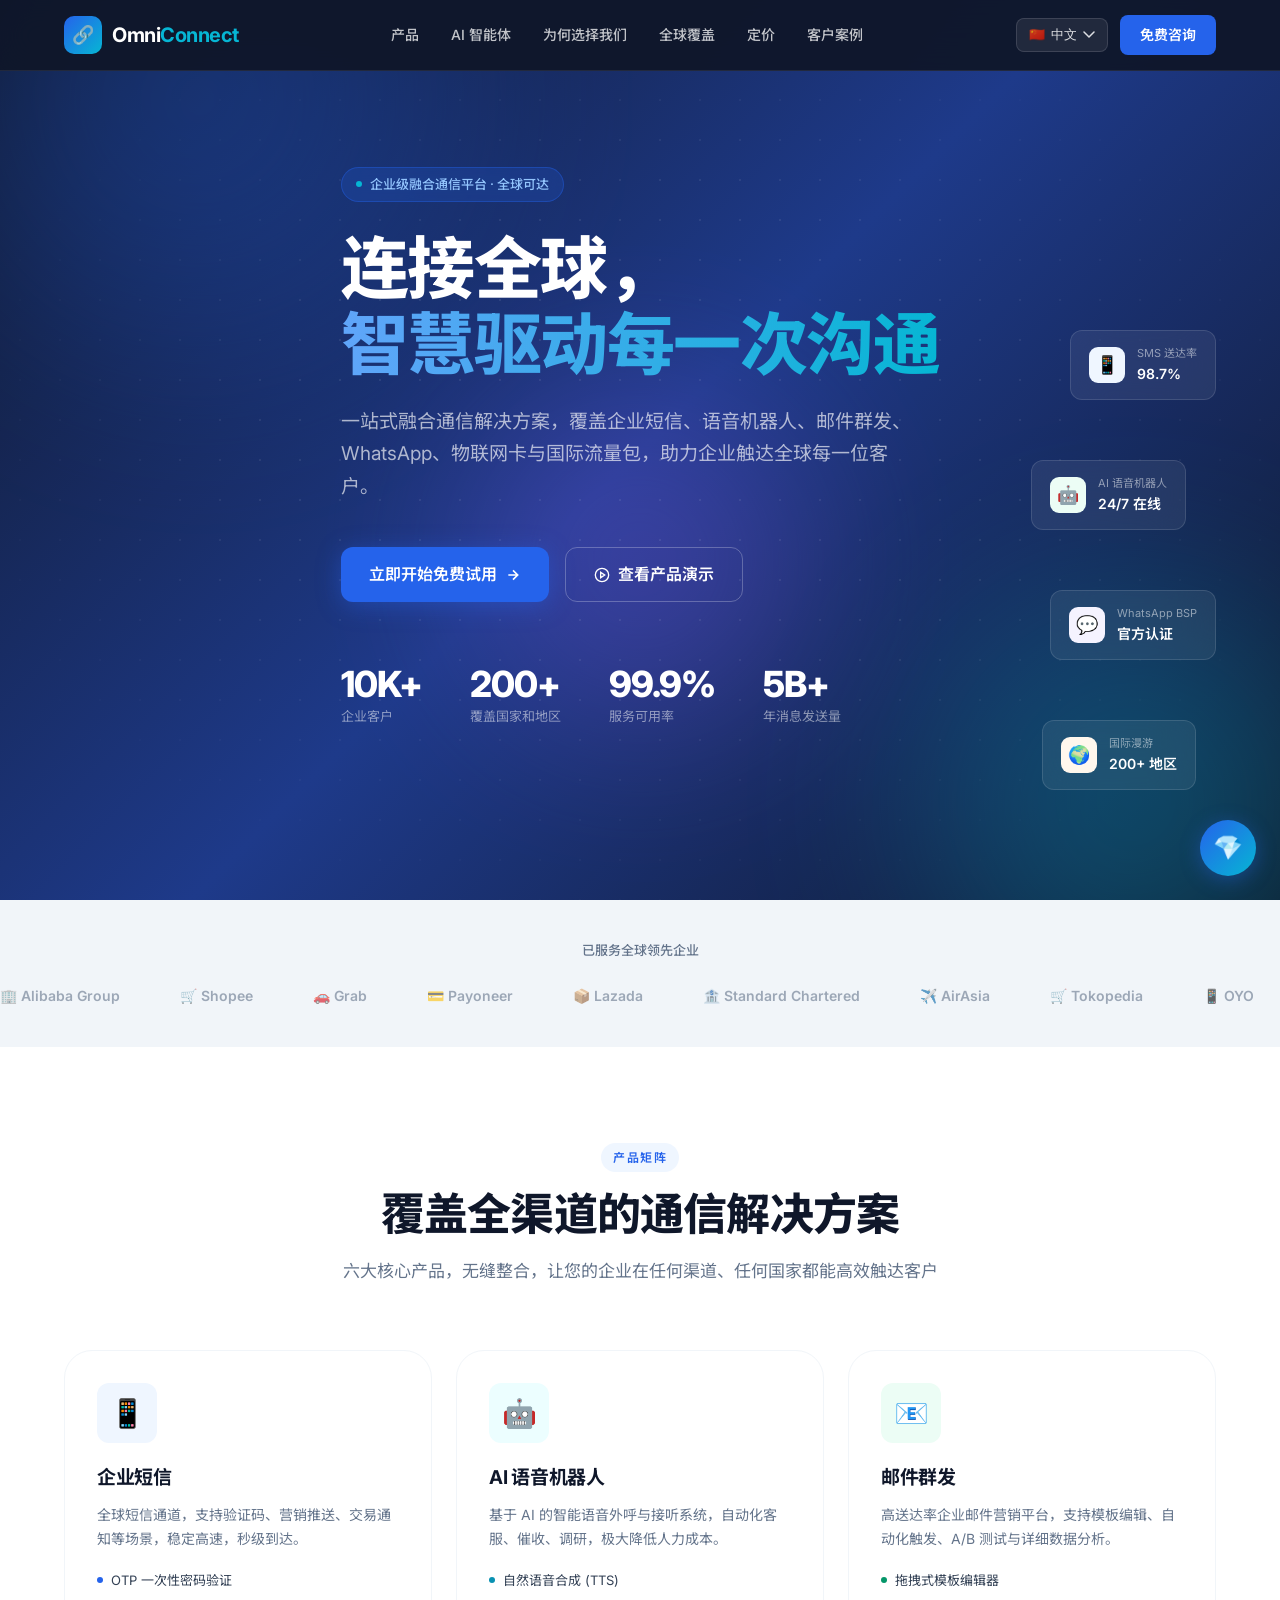
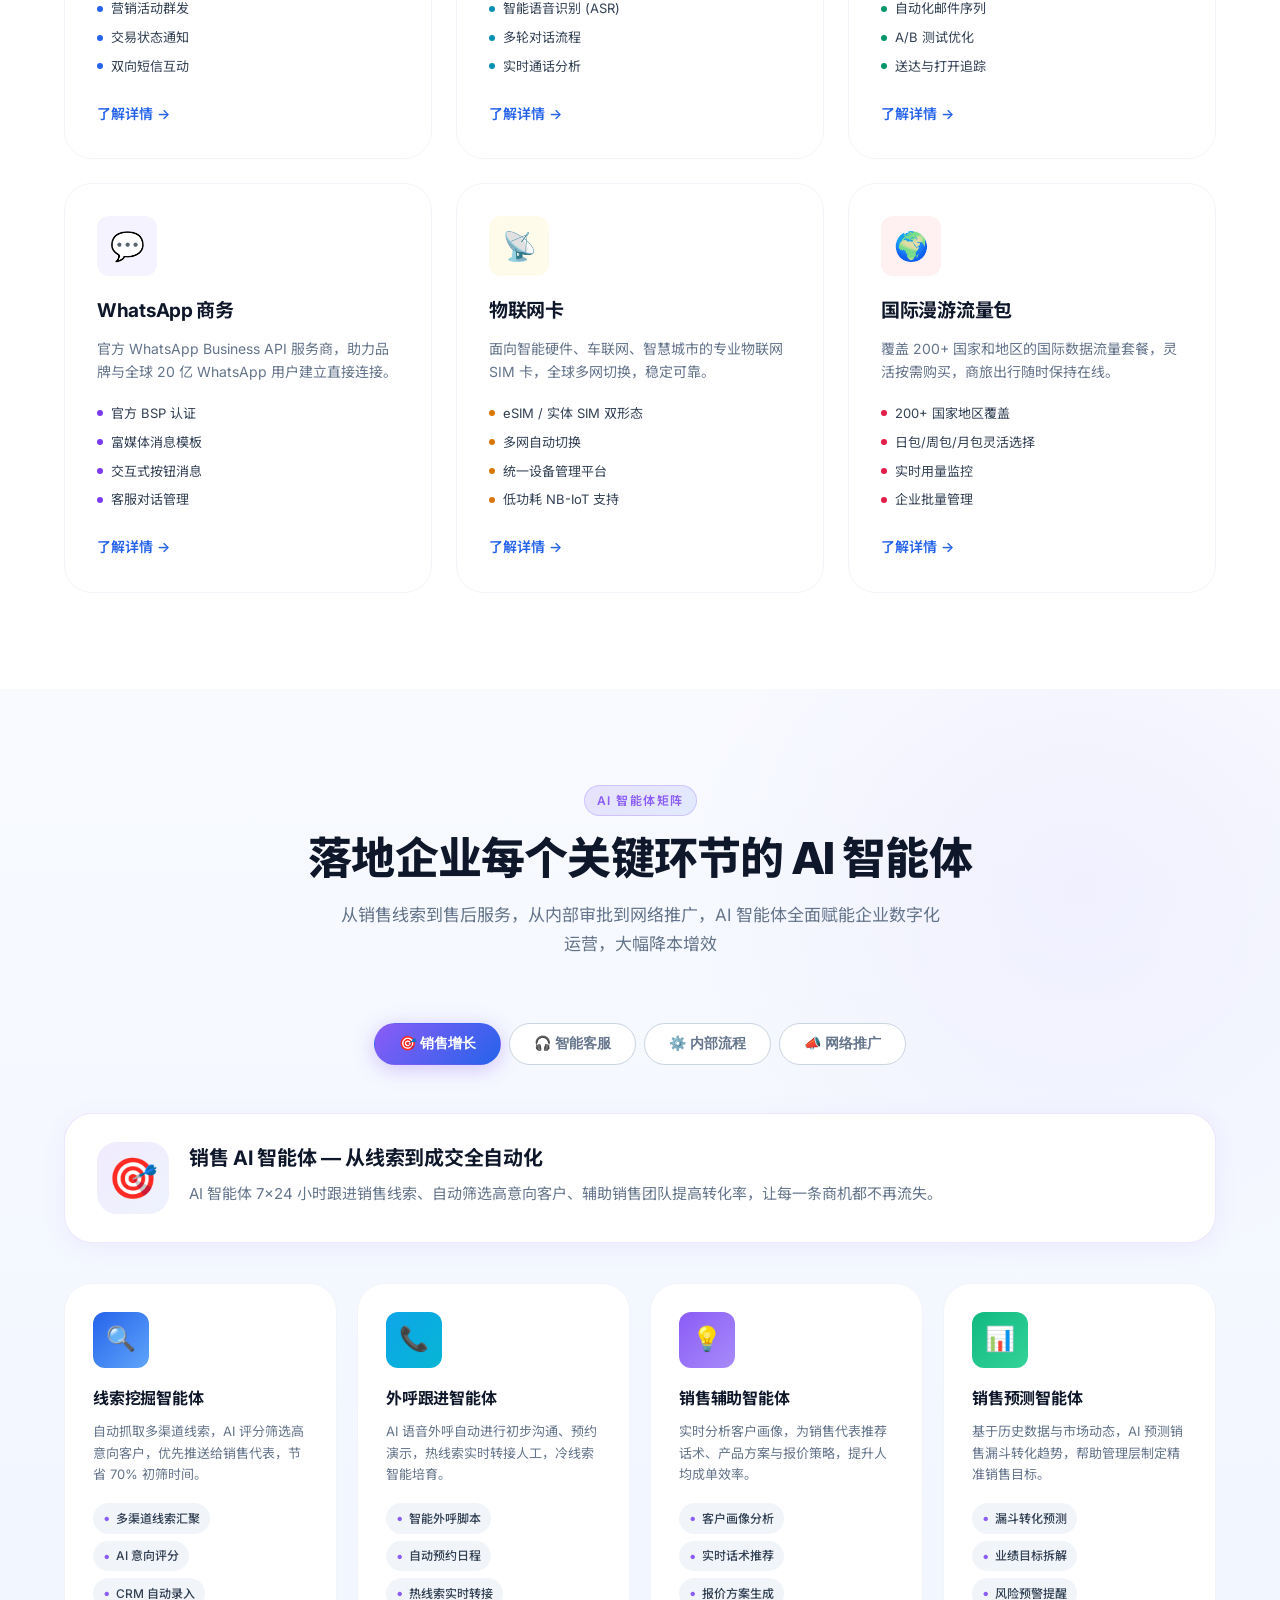
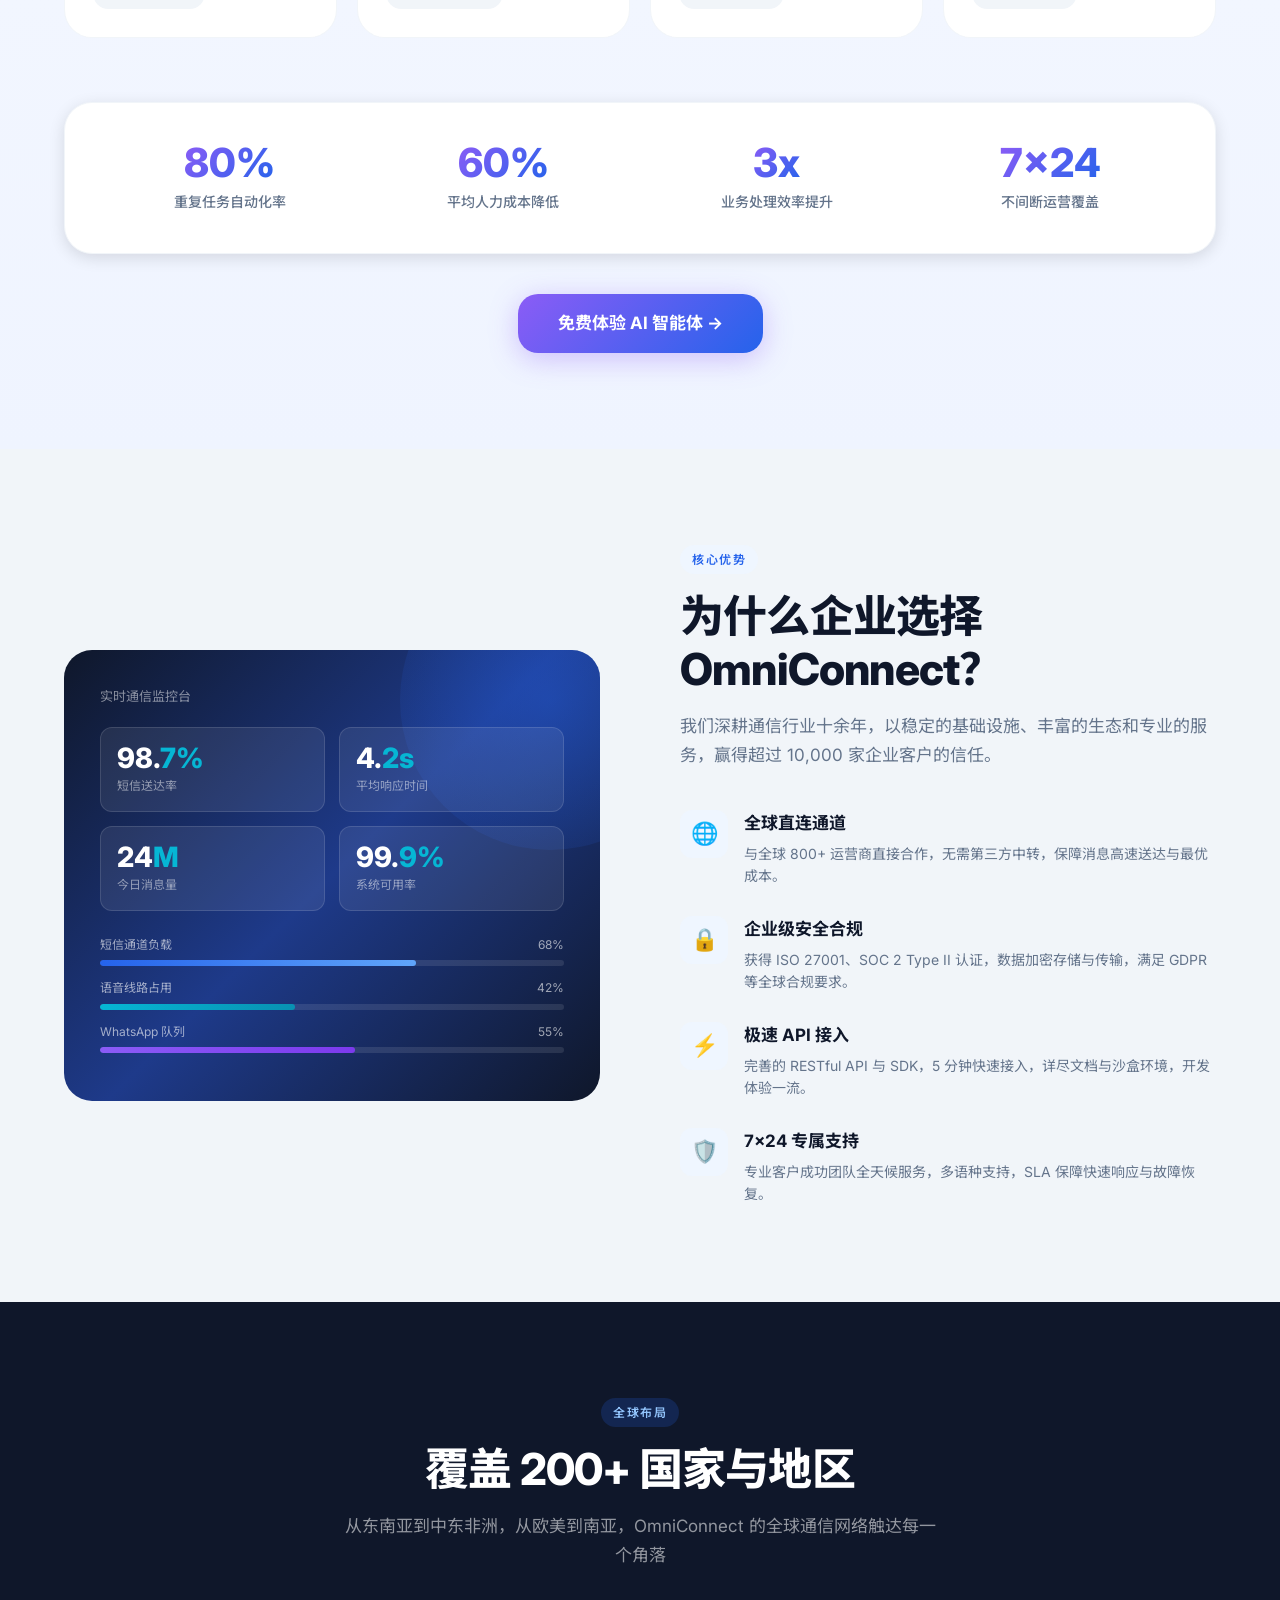
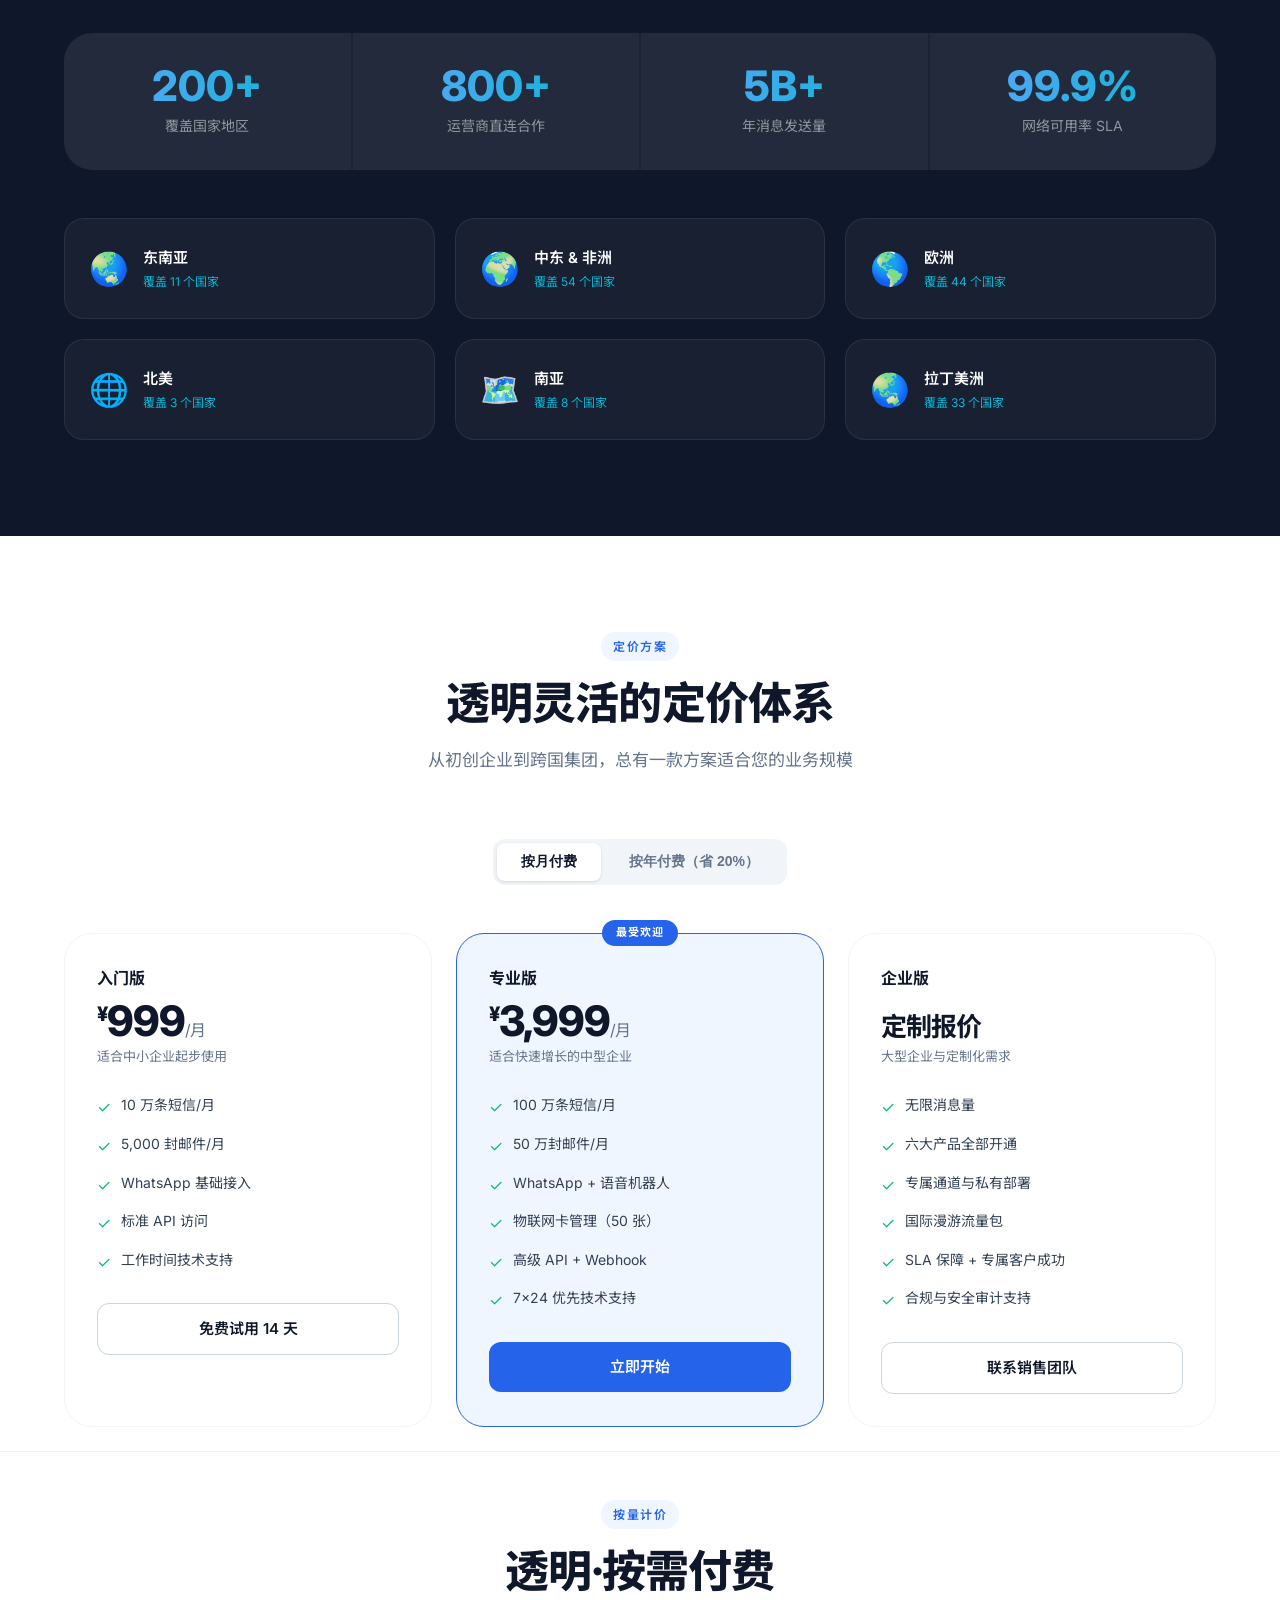
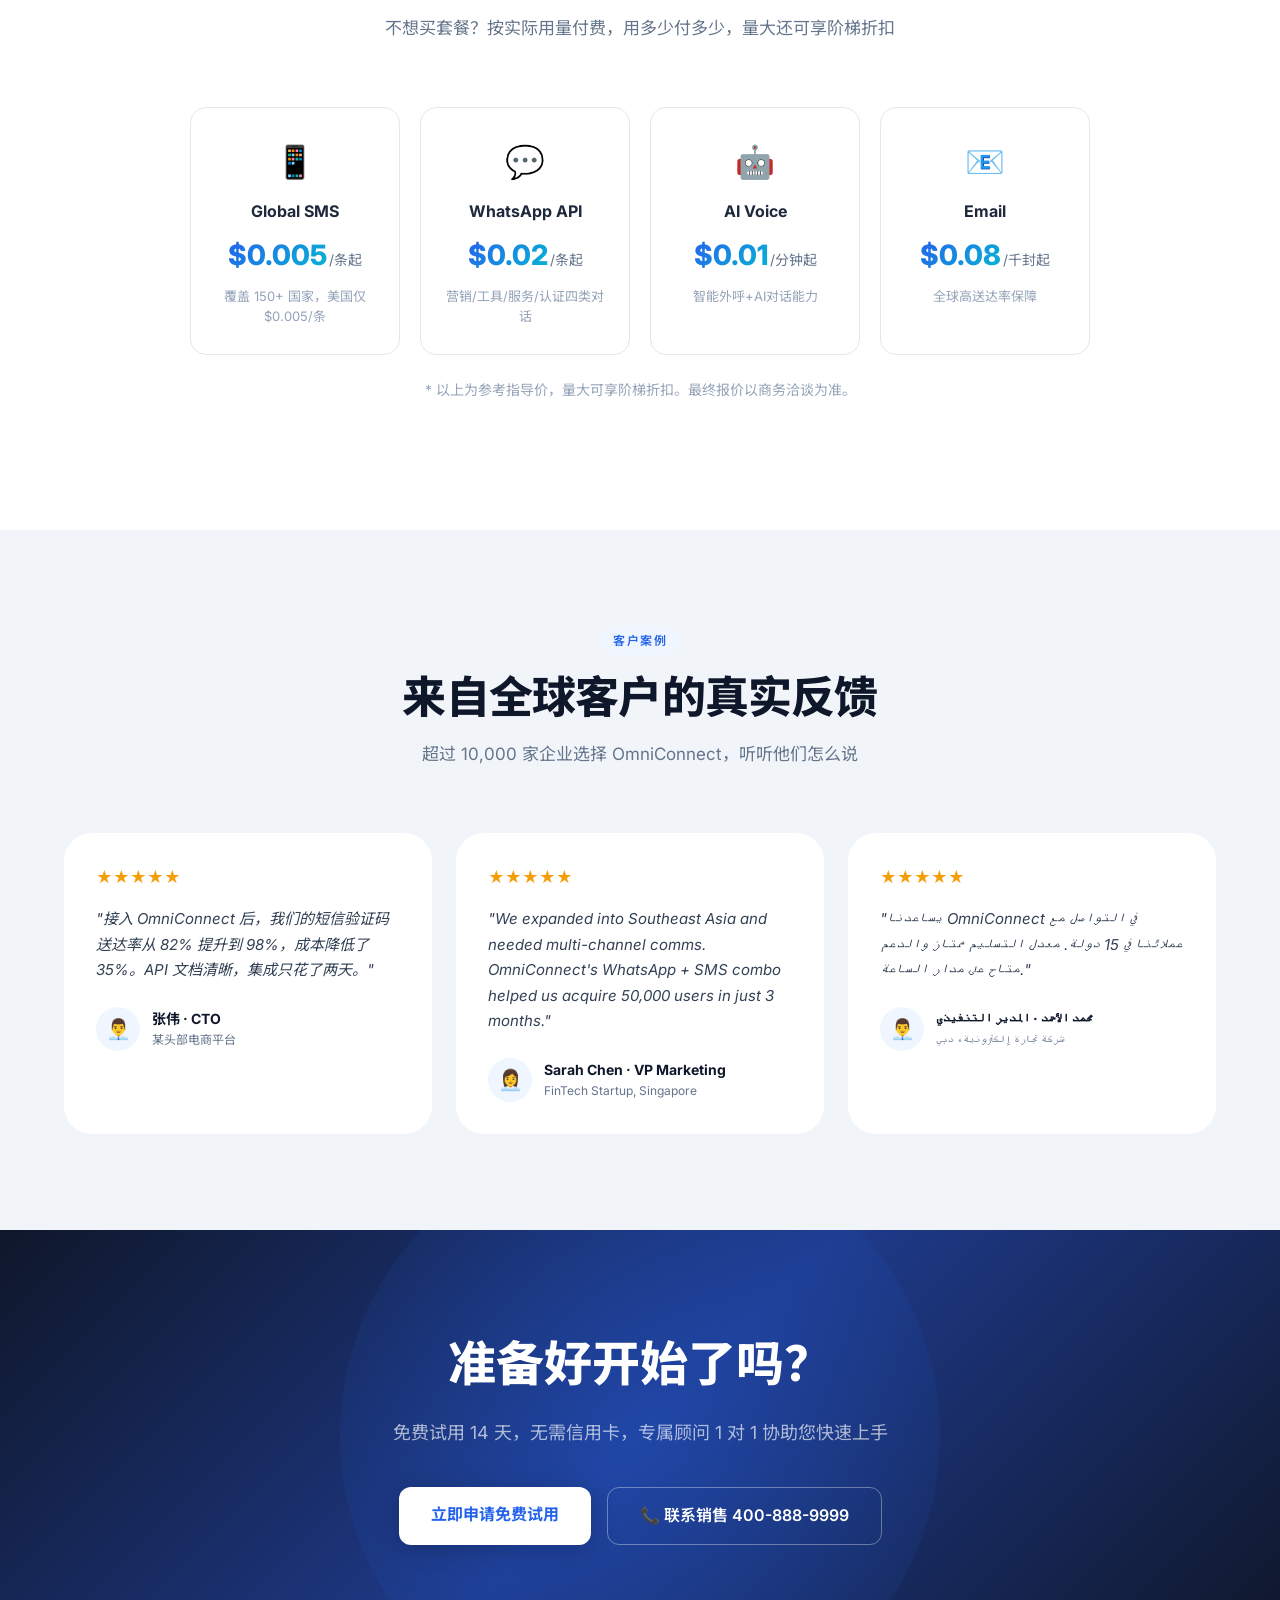
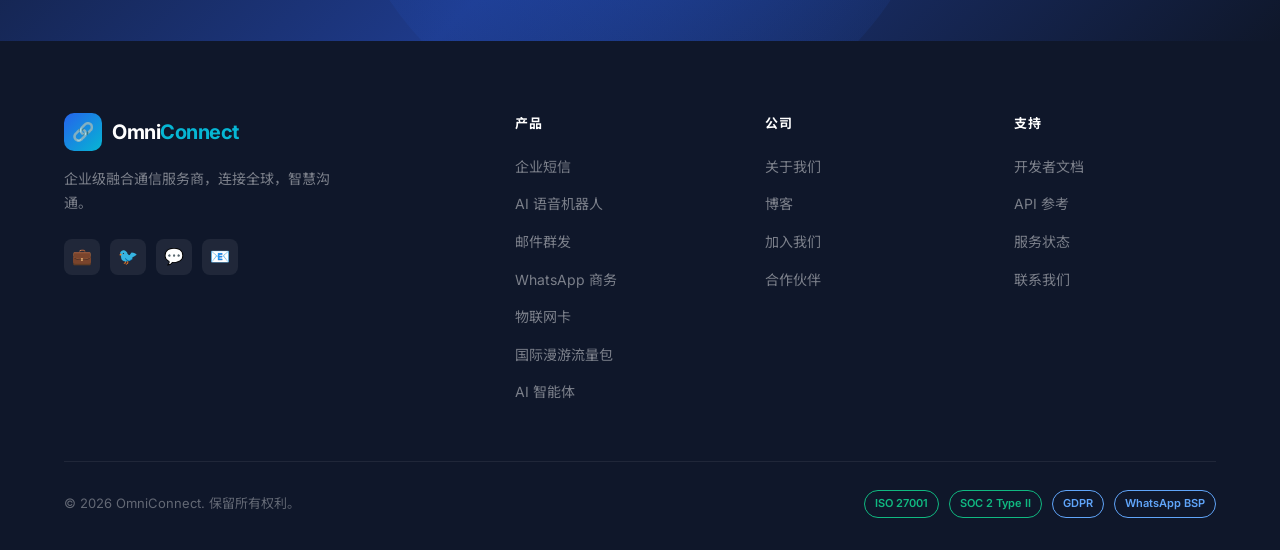
==== commit 9286af54: "集成灵珠AI聊天挂件 + 添加透明按量计价参考表 - 新增 chat-widget.js：灵珠B2B智能体聊天挂件（Vanilla JS） - 集成到 index.html 底部 - 新增透明按量计价" ====
--- a/index.html
+++ b/index.html
@@ -569,6 +569,48 @@
         </ul>
         <a href="#contact" class="btn-price-outline" data-i18n="pl.cta.sales">联系销售团队</a>
       </div>
+      
+      <!-- 透明按量计价 -->
+    </div>
+  </div>
+  
+  <!-- 透明按量计价 -->
+  <div class="transparent-pricing" id="transparent-pricing">
+    <div class="container">
+      <div class="section-header reveal">
+        <span class="section-tag" data-i18n="tp.tag">按量计价</span>
+        <h2 class="section-title" data-i18n="tp.title">透明·按需付费</h2>
+        <p class="section-desc" data-i18n="tp.desc">不想买套餐？按实际用量付费，用多少付多少，量大还可享阶梯折扣</p>
+      </div>
+      <div class="tp-grid reveal">
+        <div class="tp-card">
+          <div class="tp-icon">📱</div>
+          <h3 class="tp-name" data-i18n="tp.sms.name">Global SMS</h3>
+          <div class="tp-price"><span class="tp-price-val" data-i18n="tp.sms.price">$0.005</span><span class="tp-unit" data-i18n="tp.per">/条起</span></div>
+          <p class="tp-desc" data-i18n="tp.sms.desc">覆盖 150+ 国家，美国仅 $0.005/条</p>
+        </div>
+        <div class="tp-card">
+          <div class="tp-icon">💬</div>
+          <h3 class="tp-name" data-i18n="tp.wa.name">WhatsApp API</h3>
+          <div class="tp-price"><span class="tp-price-val" data-i18n="tp.wa.price">$0.02</span><span class="tp-unit" data-i18n="tp.per">/对话起</span></div>
+          <p class="tp-desc" data-i18n="tp.wa.desc">营销/工具/服务/认证四类对话</p>
+        </div>
+        <div class="tp-card">
+          <div class="tp-icon">🤖</div>
+          <h3 class="tp-name" data-i18n="tp.voice.name">AI Voice</h3>
+          <div class="tp-price"><span class="tp-price-val" data-i18n="tp.voice.price">$0.01</span><span class="tp-unit" data-i18n="tp.permin">/分钟起</span></div>
+          <p class="tp-desc" data-i18n="tp.voice.desc">智能外呼+AI对话能力</p>
+        </div>
+        <div class="tp-card">
+          <div class="tp-icon">📧</div>
+          <h3 class="tp-name" data-i18n="tp.email.name">Email</h3>
+          <div class="tp-price"><span class="tp-price-val" data-i18n="tp.email.price">$0.08</span><span class="tp-unit" data-i18n="tp.perk">/千封起</span></div>
+          <p class="tp-desc" data-i18n="tp.email.desc">全球高送达率保障</p>
+        </div>
+      </div>
+      <div class="tp-footnote reveal" style="text-align:center;margin-top:24px;color:#94a3b8;font-size:14px">
+        <span data-i18n="tp.note">* 以上为参考指导价，量大可享阶梯折扣。最终报价以商务洽谈为准。</span>
+      </div>
     </div>
   </div>
 </section>
@@ -673,5 +715,7 @@
 
 <script src="i18n.js"></script>
 <script src="main.js"></script>
+<div id="lingzhu-root"></div>
+<script src="chat-widget.js"></script>
 </body>
 </html>
--- a/style.css
+++ b/style.css
@@ -324,3 +324,50 @@
 @media (max-width: 480px) {
   .ai-cta-stats { grid-template-columns: 1fr 1fr; }
 }
+
+/* ── Transparent Pricing ── */
+.transparent-pricing {
+  padding: 48px 0 32px;
+  border-top: 1px solid rgba(0,0,0,0.06);
+  margin-top: 24px;
+}
+.tp-grid {
+  display: grid;
+  grid-template-columns: repeat(4, 1fr);
+  gap: 20px;
+  max-width: 900px;
+  margin: 0 auto;
+}
+.tp-card {
+  background: #fff;
+  border: 1.5px solid #e2e8f0;
+  border-radius: 16px;
+  padding: 28px 24px;
+  text-align: center;
+  transition: all 0.3s ease;
+}
+.tp-card:hover {
+  border-color: #3b82f6;
+  box-shadow: 0 8px 30px rgba(59,130,246,0.1);
+  transform: translateY(-3px);
+}
+.tp-icon { font-size: 32px; margin-bottom: 12px; }
+.tp-name { font-size: 16px; font-weight: 700; color: #1e293b; margin-bottom: 8px; }
+.tp-price { margin-bottom: 10px; }
+.tp-price-val {
+  font-size: 28px;
+  font-weight: 800;
+  background: linear-gradient(135deg,#2563eb,#06b6d4);
+  -webkit-background-clip: text;
+  -webkit-text-fill-color: transparent;
+  background-clip: text;
+}
+.tp-unit { font-size: 14px; color: #64748b; margin-left: 2px; }
+.tp-desc { font-size: 13px; color: #94a3b8; line-height: 1.5; }
+
+@media (max-width: 768px) {
+  .tp-grid { grid-template-columns: repeat(2, 1fr); }
+}
+@media (max-width: 480px) {
+  .tp-grid { grid-template-columns: 1fr; }
+}
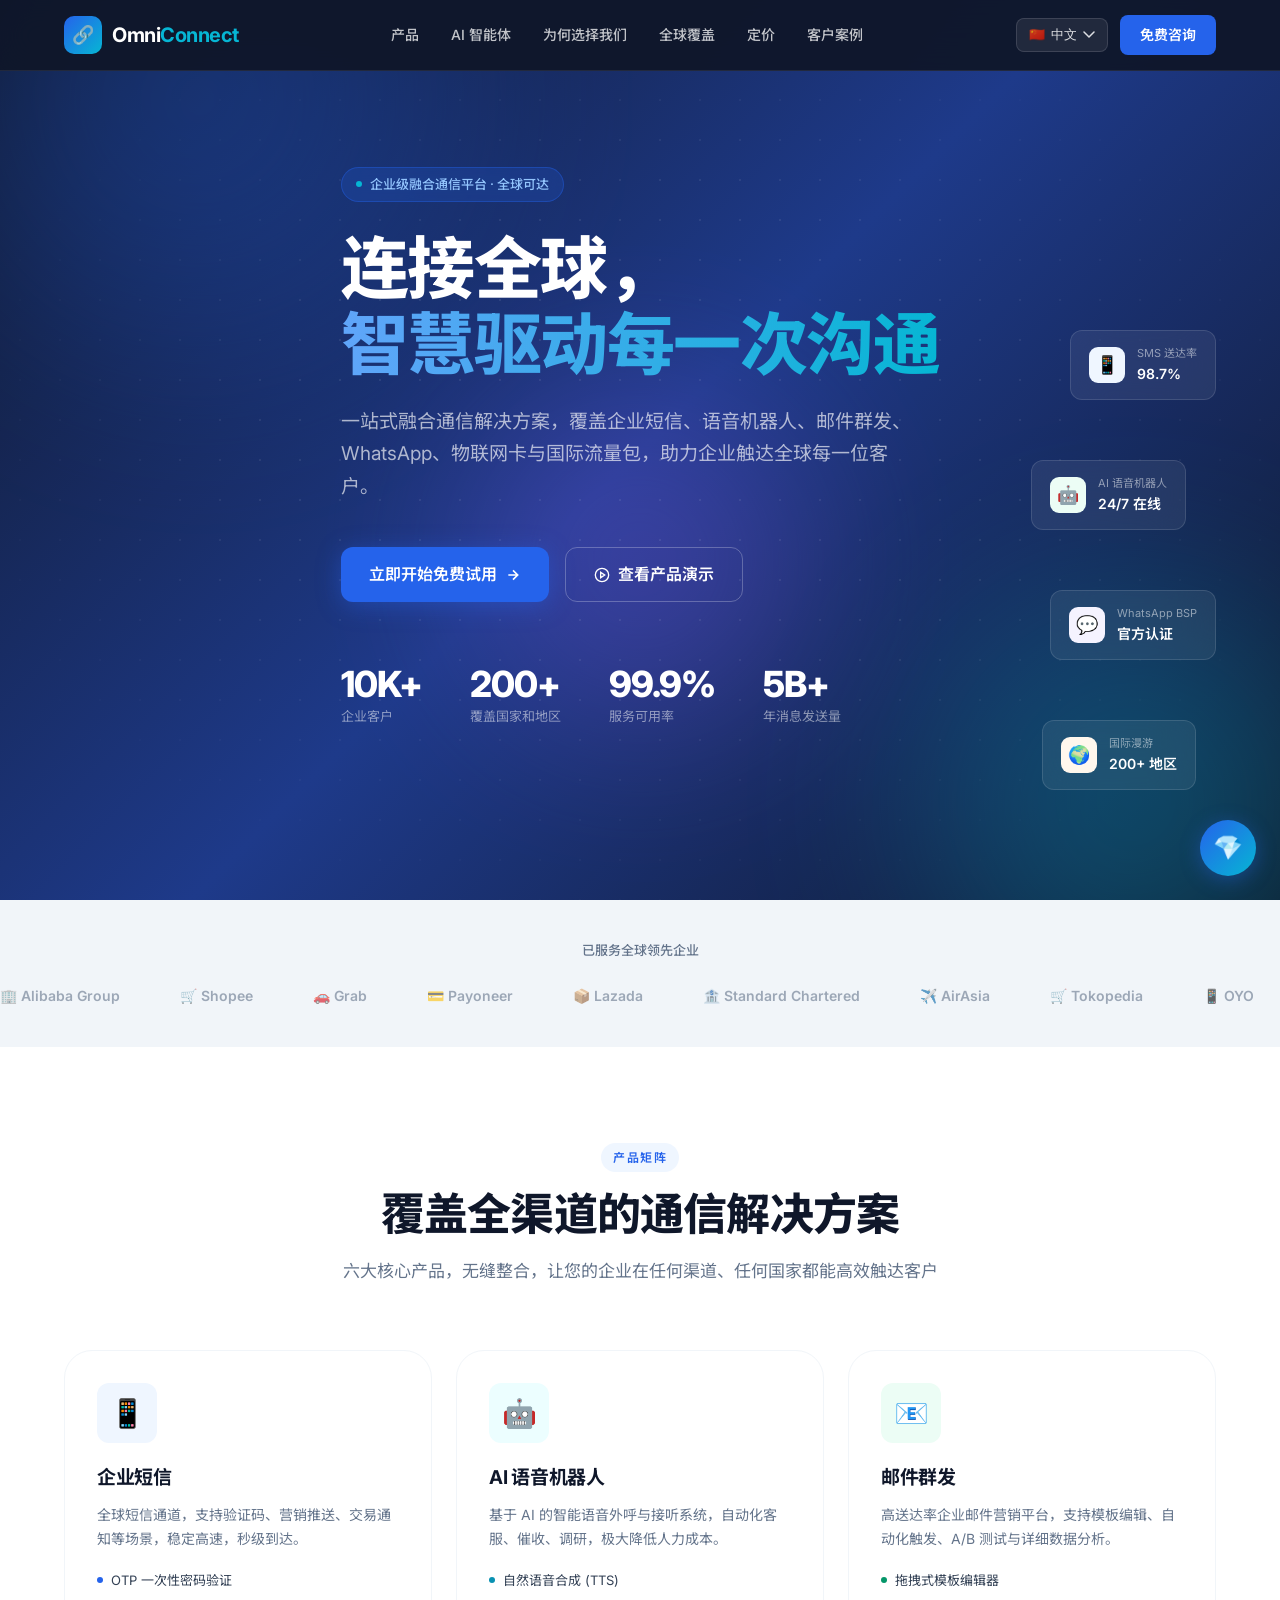
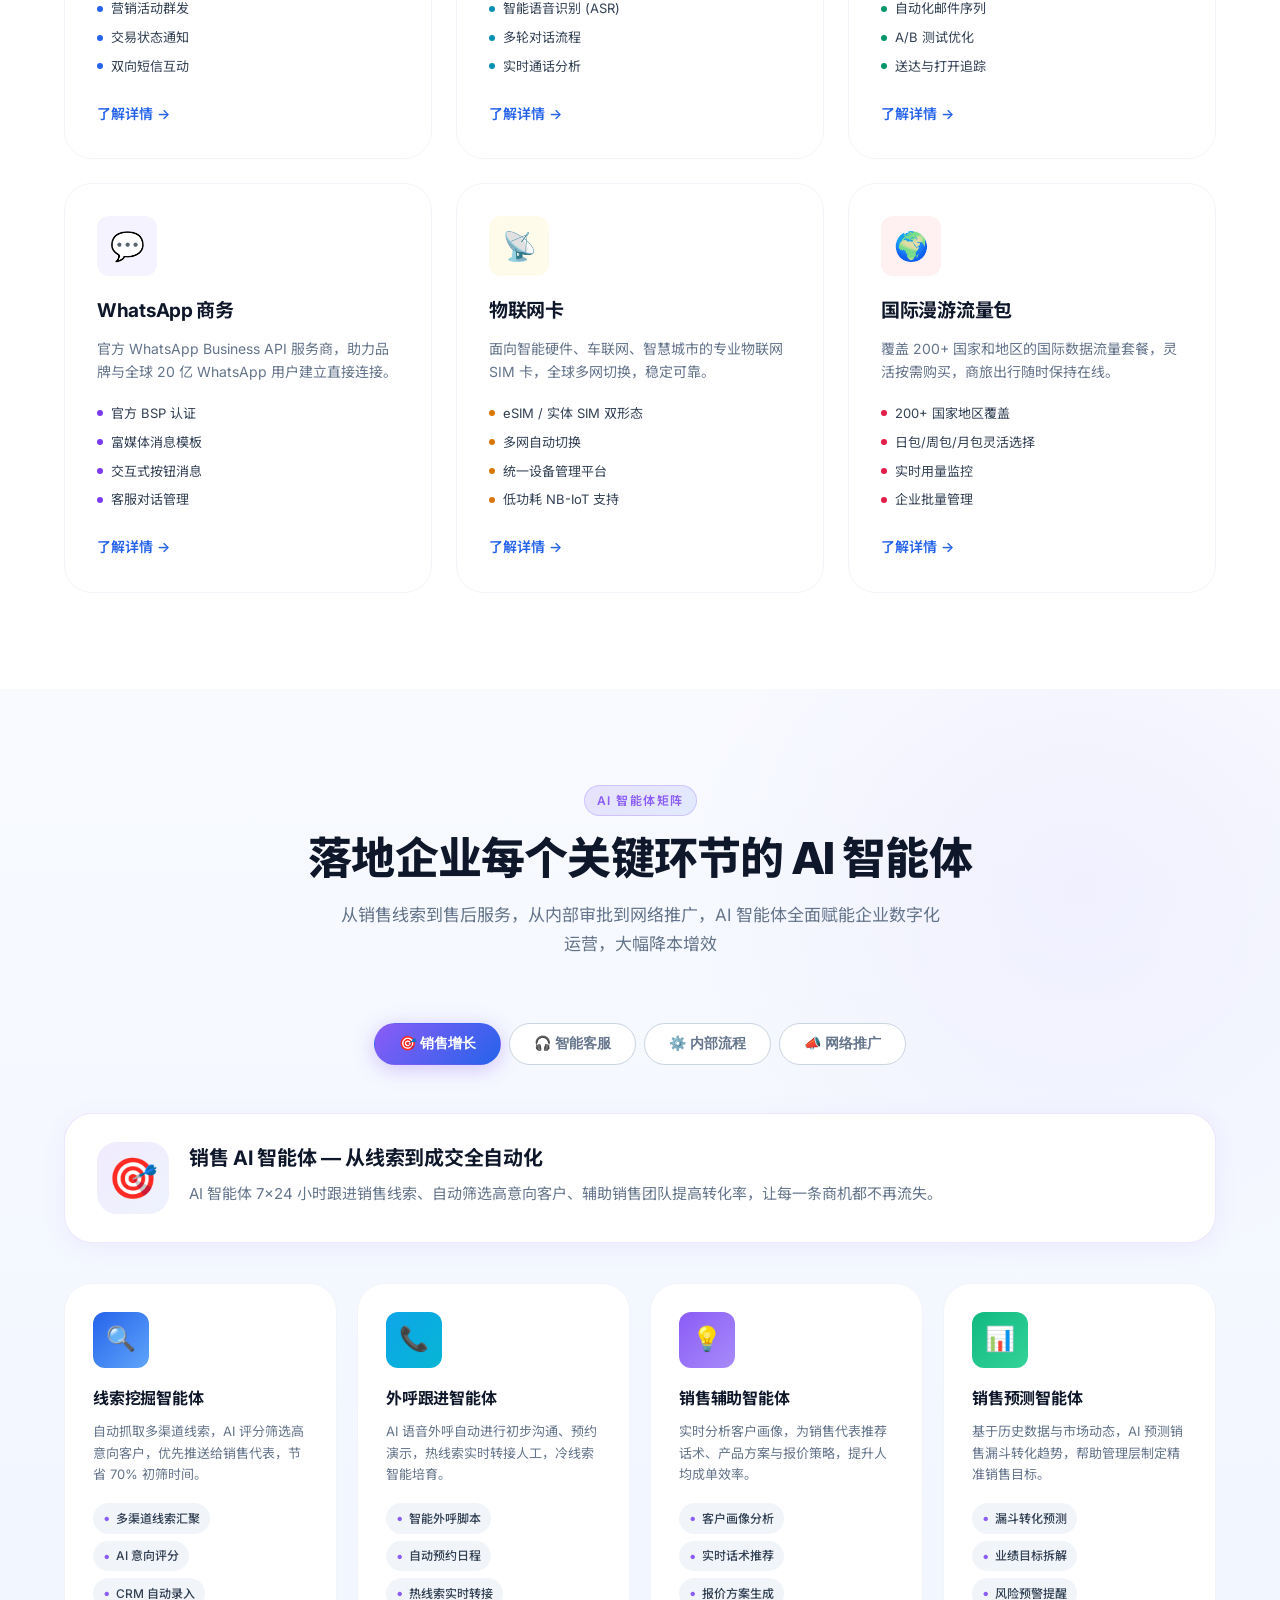
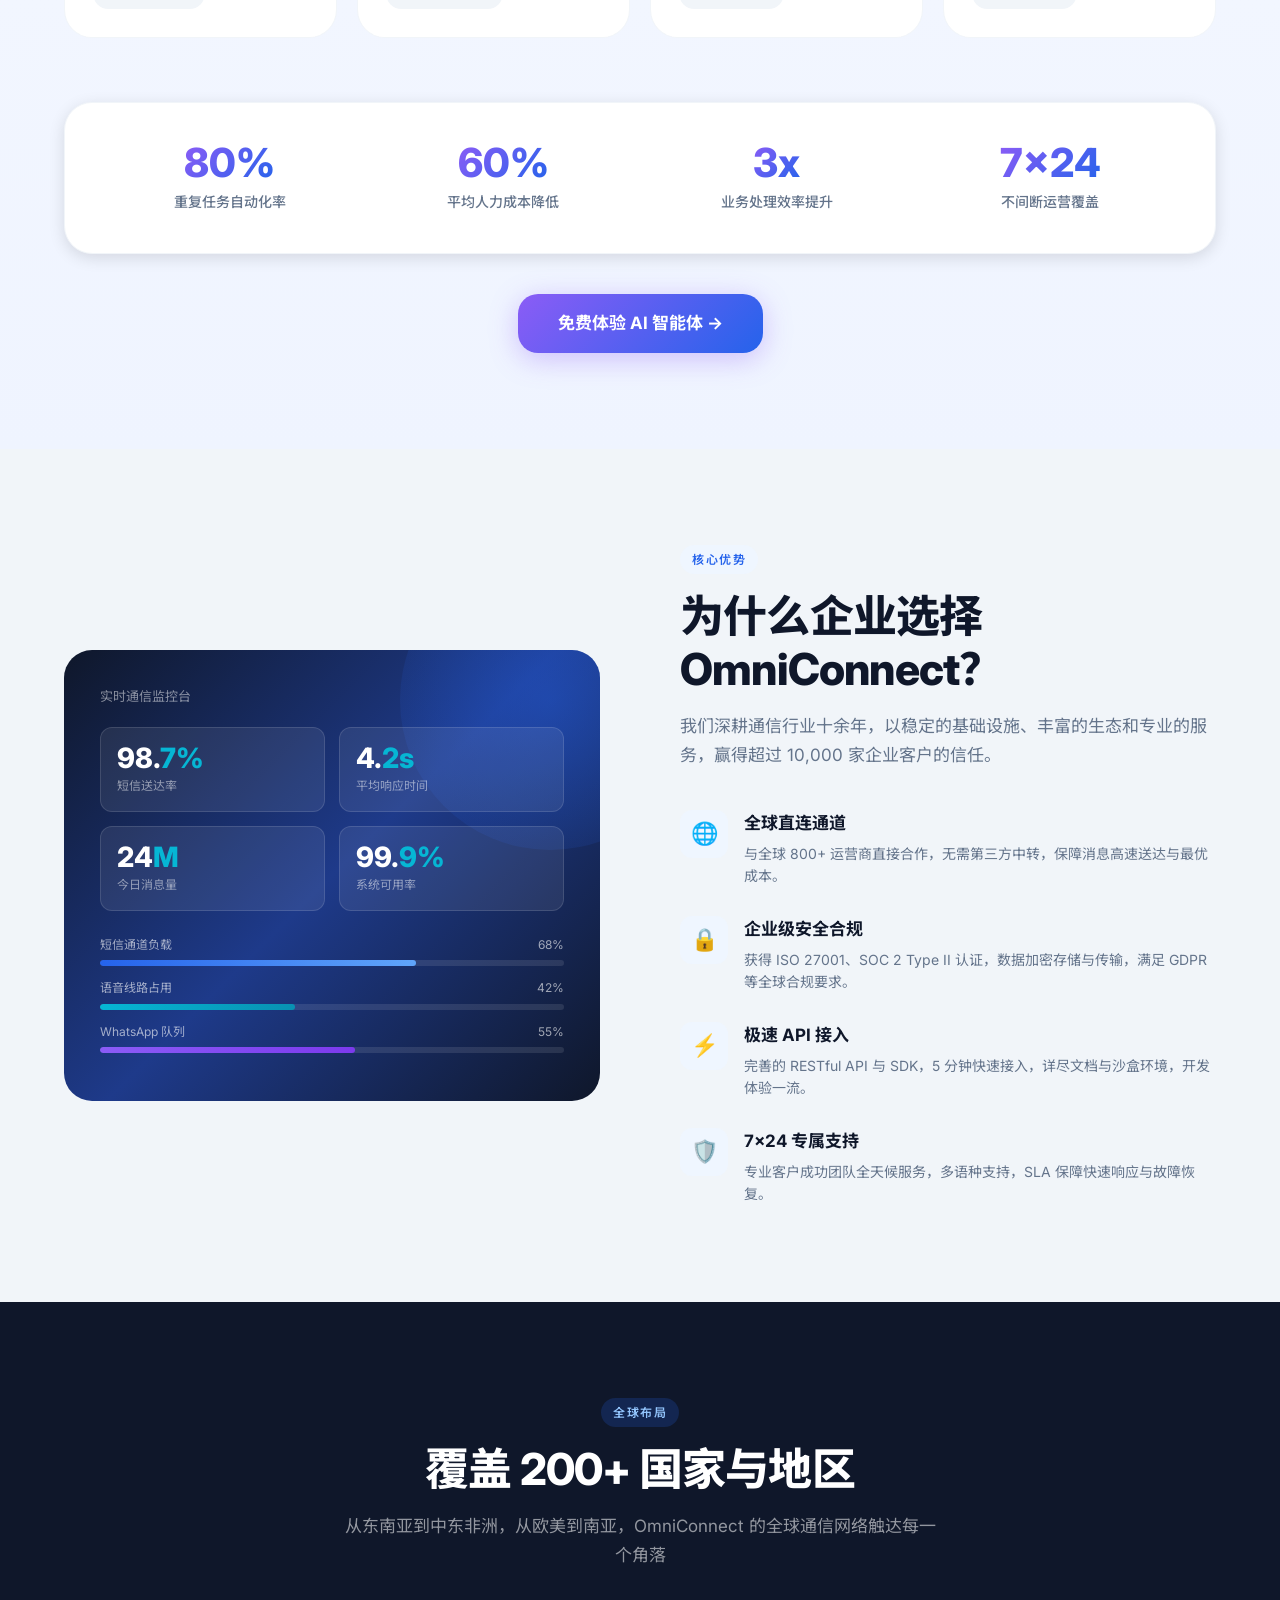
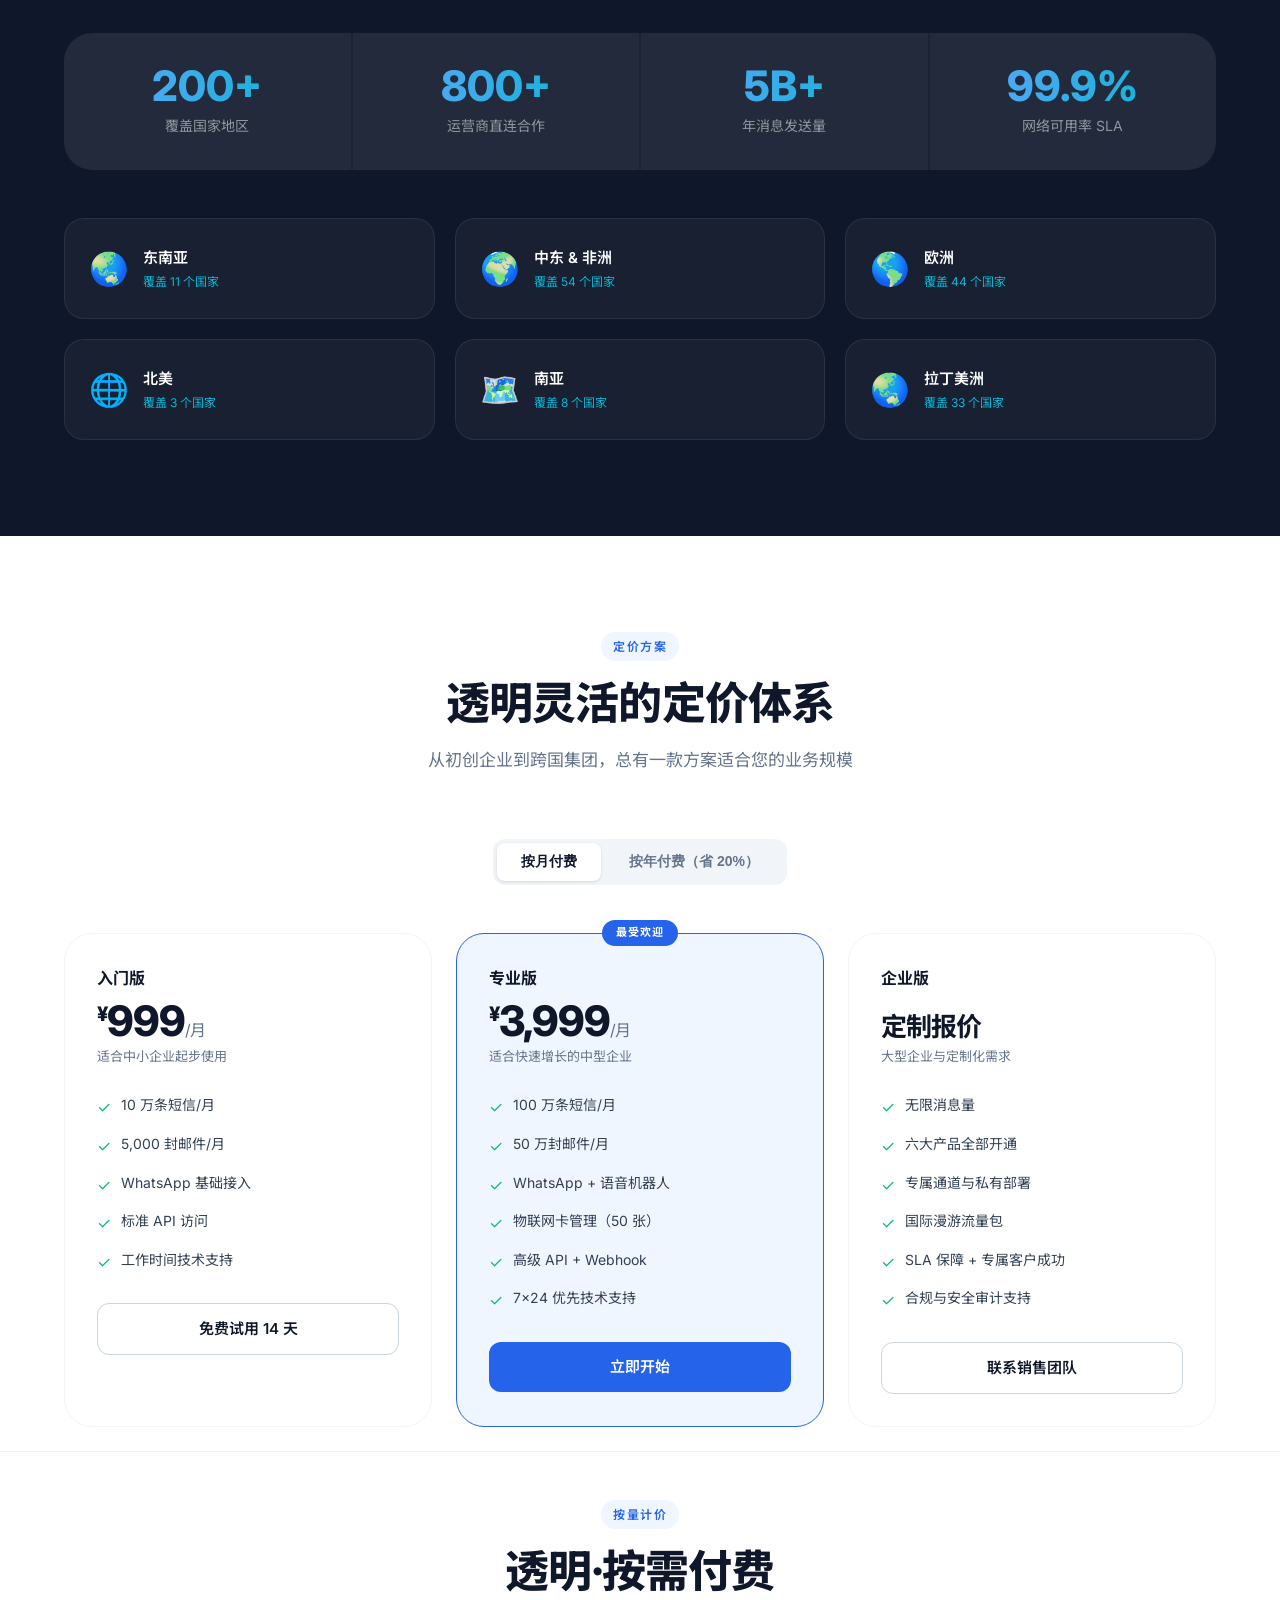
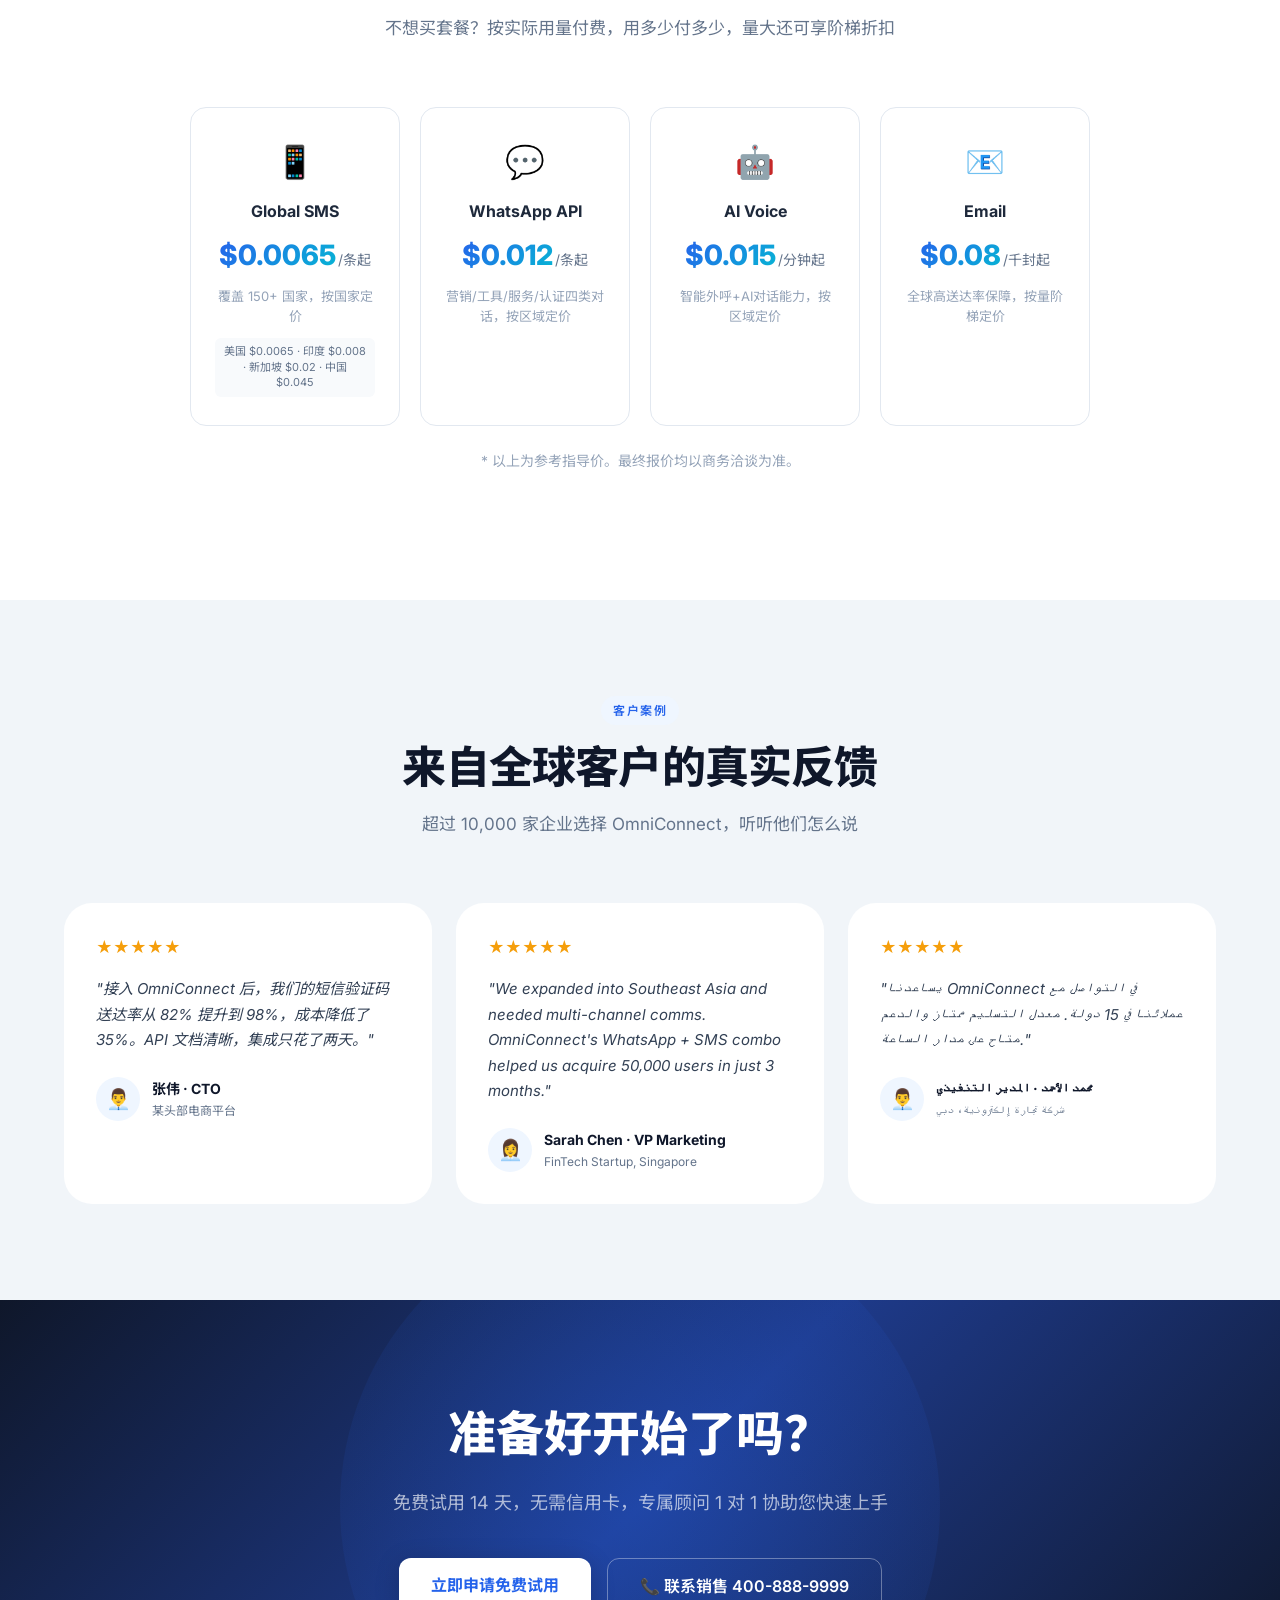
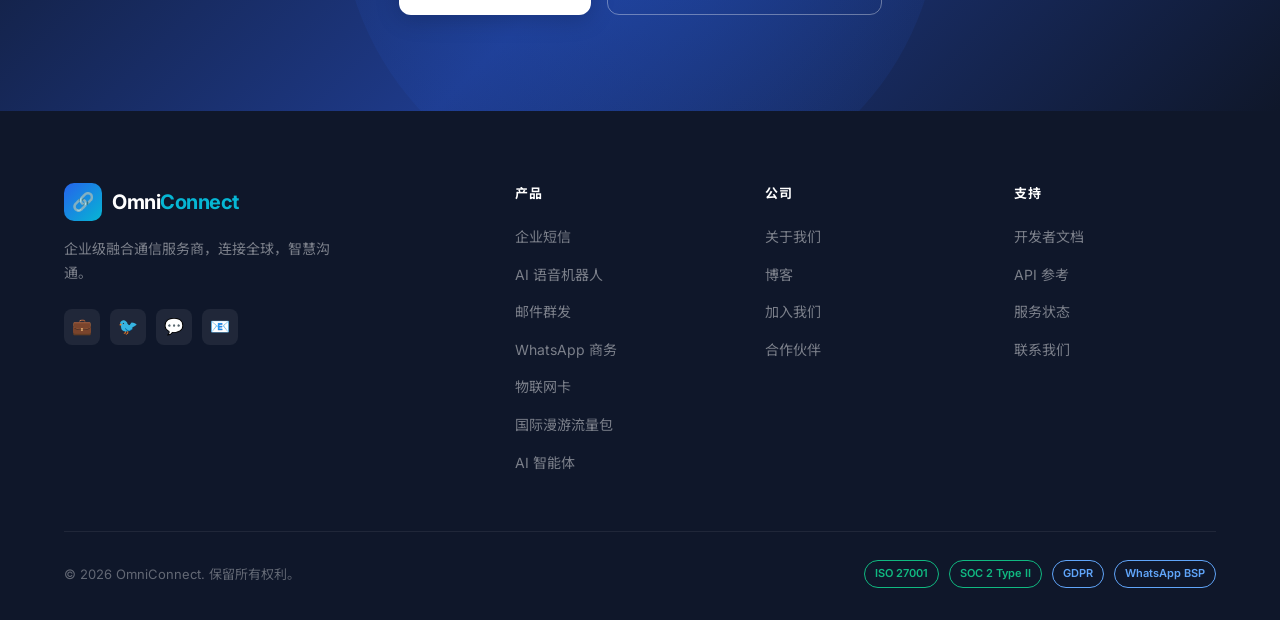
==== commit 31d94e53: "升级SQLite数据库 + 全球80+国家SMS定价 + 6个MCP工具 - 下单系统从 JSON 文件升级为 SQLite 数据库 - 新增 SMS 全球80+国家分国家定价（9大区域覆盖） - W" ====
--- a/index.html
+++ b/index.html
@@ -583,29 +583,30 @@
         <p class="section-desc" data-i18n="tp.desc">不想买套餐？按实际用量付费，用多少付多少，量大还可享阶梯折扣</p>
       </div>
       <div class="tp-grid reveal">
-        <div class="tp-card">
+        <div class="tp-card tp-sms">
           <div class="tp-icon">📱</div>
           <h3 class="tp-name" data-i18n="tp.sms.name">Global SMS</h3>
-          <div class="tp-price"><span class="tp-price-val" data-i18n="tp.sms.price">$0.005</span><span class="tp-unit" data-i18n="tp.per">/条起</span></div>
-          <p class="tp-desc" data-i18n="tp.sms.desc">覆盖 150+ 国家，美国仅 $0.005/条</p>
+          <div class="tp-price"><span class="tp-price-val" data-i18n="tp.sms.price">$0.0065</span><span class="tp-unit" data-i18n="tp.per">/条起</span></div>
+          <p class="tp-desc" data-i18n="tp.sms.desc">覆盖 150+ 国家，各国价格不同</p>
+          <div class="tp-samples" data-i18n="tp.sms.samples">美国 $0.0065 · 印度 $0.008 · 新加坡 $0.02 · 中国 $0.045</div>
         </div>
         <div class="tp-card">
           <div class="tp-icon">💬</div>
           <h3 class="tp-name" data-i18n="tp.wa.name">WhatsApp API</h3>
-          <div class="tp-price"><span class="tp-price-val" data-i18n="tp.wa.price">$0.02</span><span class="tp-unit" data-i18n="tp.per">/对话起</span></div>
-          <p class="tp-desc" data-i18n="tp.wa.desc">营销/工具/服务/认证四类对话</p>
+          <div class="tp-price"><span class="tp-price-val" data-i18n="tp.wa.price">$0.012</span><span class="tp-unit" data-i18n="tp.per">/对话起</span></div>
+          <p class="tp-desc" data-i18n="tp.wa.desc">营销/工具/服务/认证四类，按区域定价</p>
         </div>
         <div class="tp-card">
           <div class="tp-icon">🤖</div>
           <h3 class="tp-name" data-i18n="tp.voice.name">AI Voice</h3>
-          <div class="tp-price"><span class="tp-price-val" data-i18n="tp.voice.price">$0.01</span><span class="tp-unit" data-i18n="tp.permin">/分钟起</span></div>
-          <p class="tp-desc" data-i18n="tp.voice.desc">智能外呼+AI对话能力</p>
+          <div class="tp-price"><span class="tp-price-val" data-i18n="tp.voice.price">$0.015</span><span class="tp-unit" data-i18n="tp.permin">/分钟起</span></div>
+          <p class="tp-desc" data-i18n="tp.voice.desc">智能外呼+AI对话，按区域定价</p>
         </div>
         <div class="tp-card">
           <div class="tp-icon">📧</div>
           <h3 class="tp-name" data-i18n="tp.email.name">Email</h3>
           <div class="tp-price"><span class="tp-price-val" data-i18n="tp.email.price">$0.08</span><span class="tp-unit" data-i18n="tp.perk">/千封起</span></div>
-          <p class="tp-desc" data-i18n="tp.email.desc">全球高送达率保障</p>
+          <p class="tp-desc" data-i18n="tp.email.desc">全球高送达率，按量阶梯定价</p>
         </div>
       </div>
       <div class="tp-footnote reveal" style="text-align:center;margin-top:24px;color:#94a3b8;font-size:14px">
--- a/style.css
+++ b/style.css
@@ -364,6 +364,7 @@
 }
 .tp-unit { font-size: 14px; color: #64748b; margin-left: 2px; }
 .tp-desc { font-size: 13px; color: #94a3b8; line-height: 1.5; }
+.tp-samples { font-size: 11px; color: #64748b; margin-top: 12px; line-height: 1.4; padding: 6px 8px; background: #f8fafc; border-radius: 6px; }
 
 @media (max-width: 768px) {
   .tp-grid { grid-template-columns: repeat(2, 1fr); }
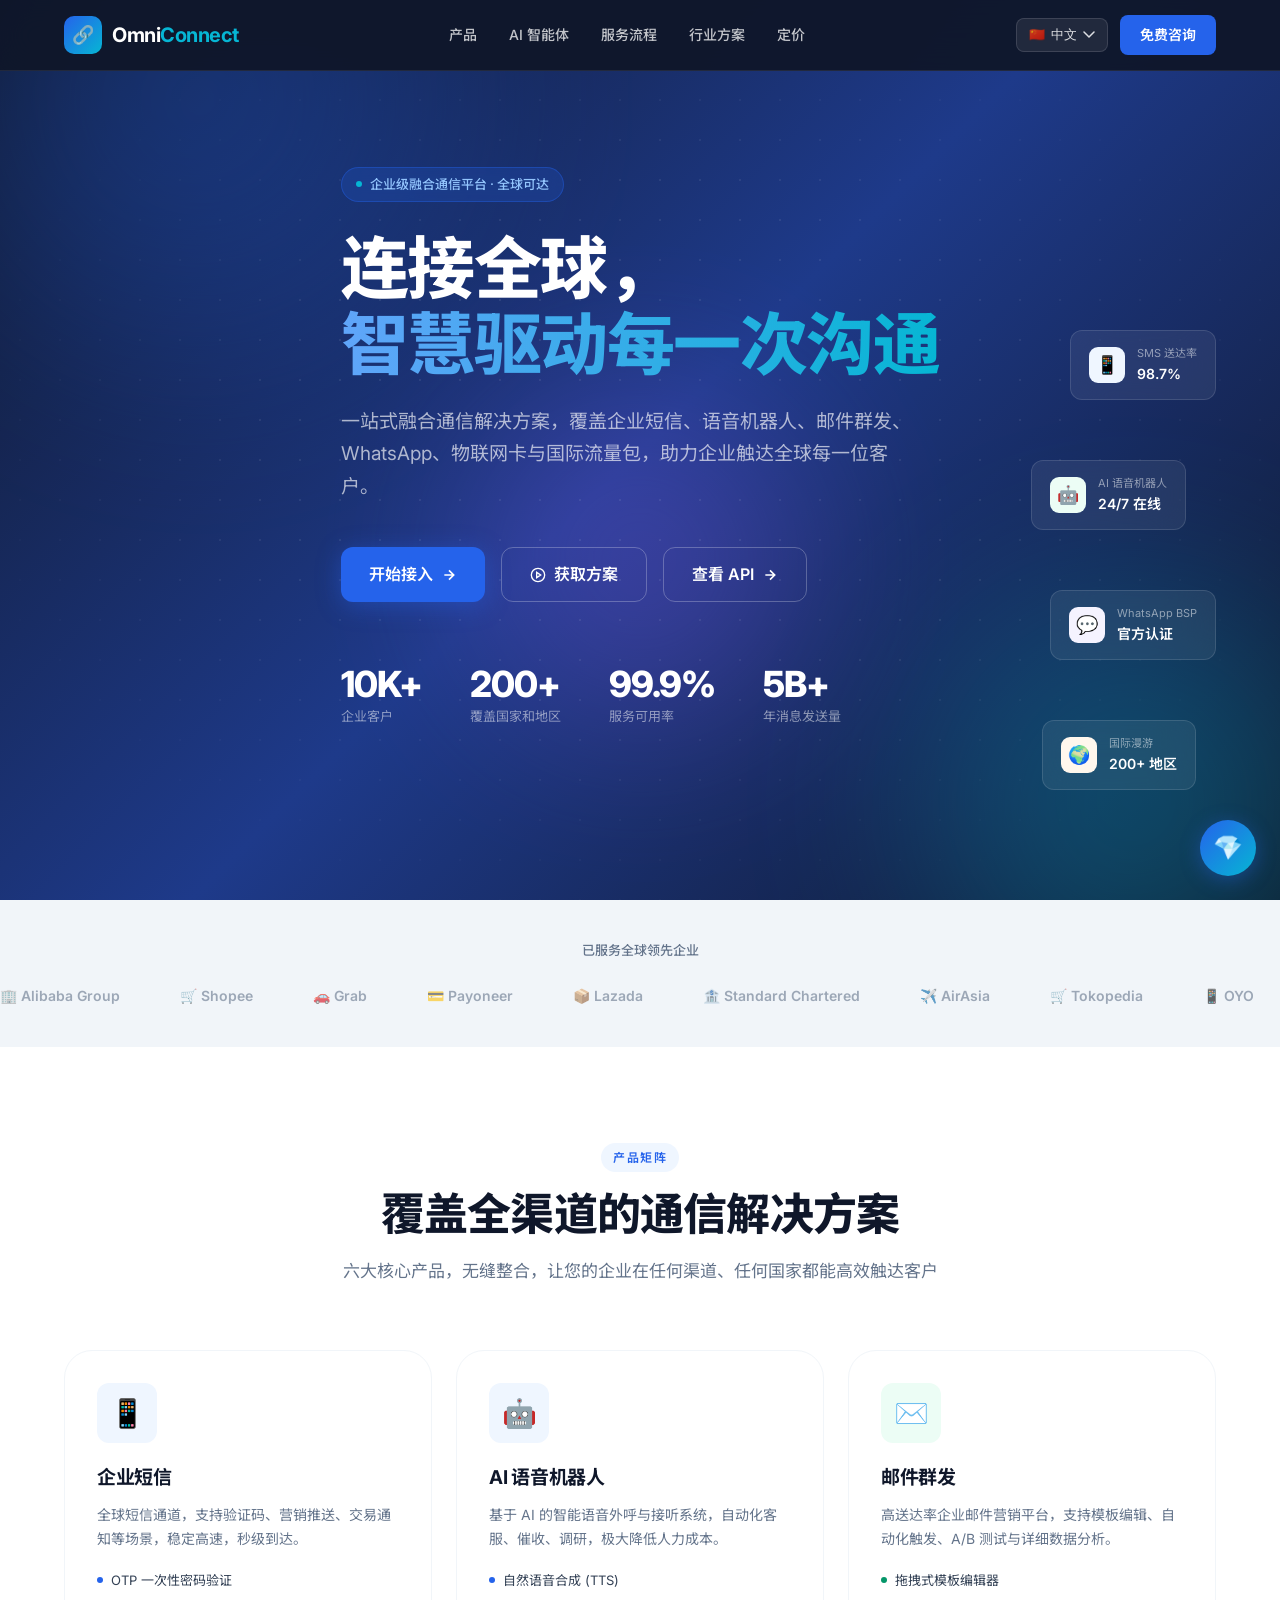
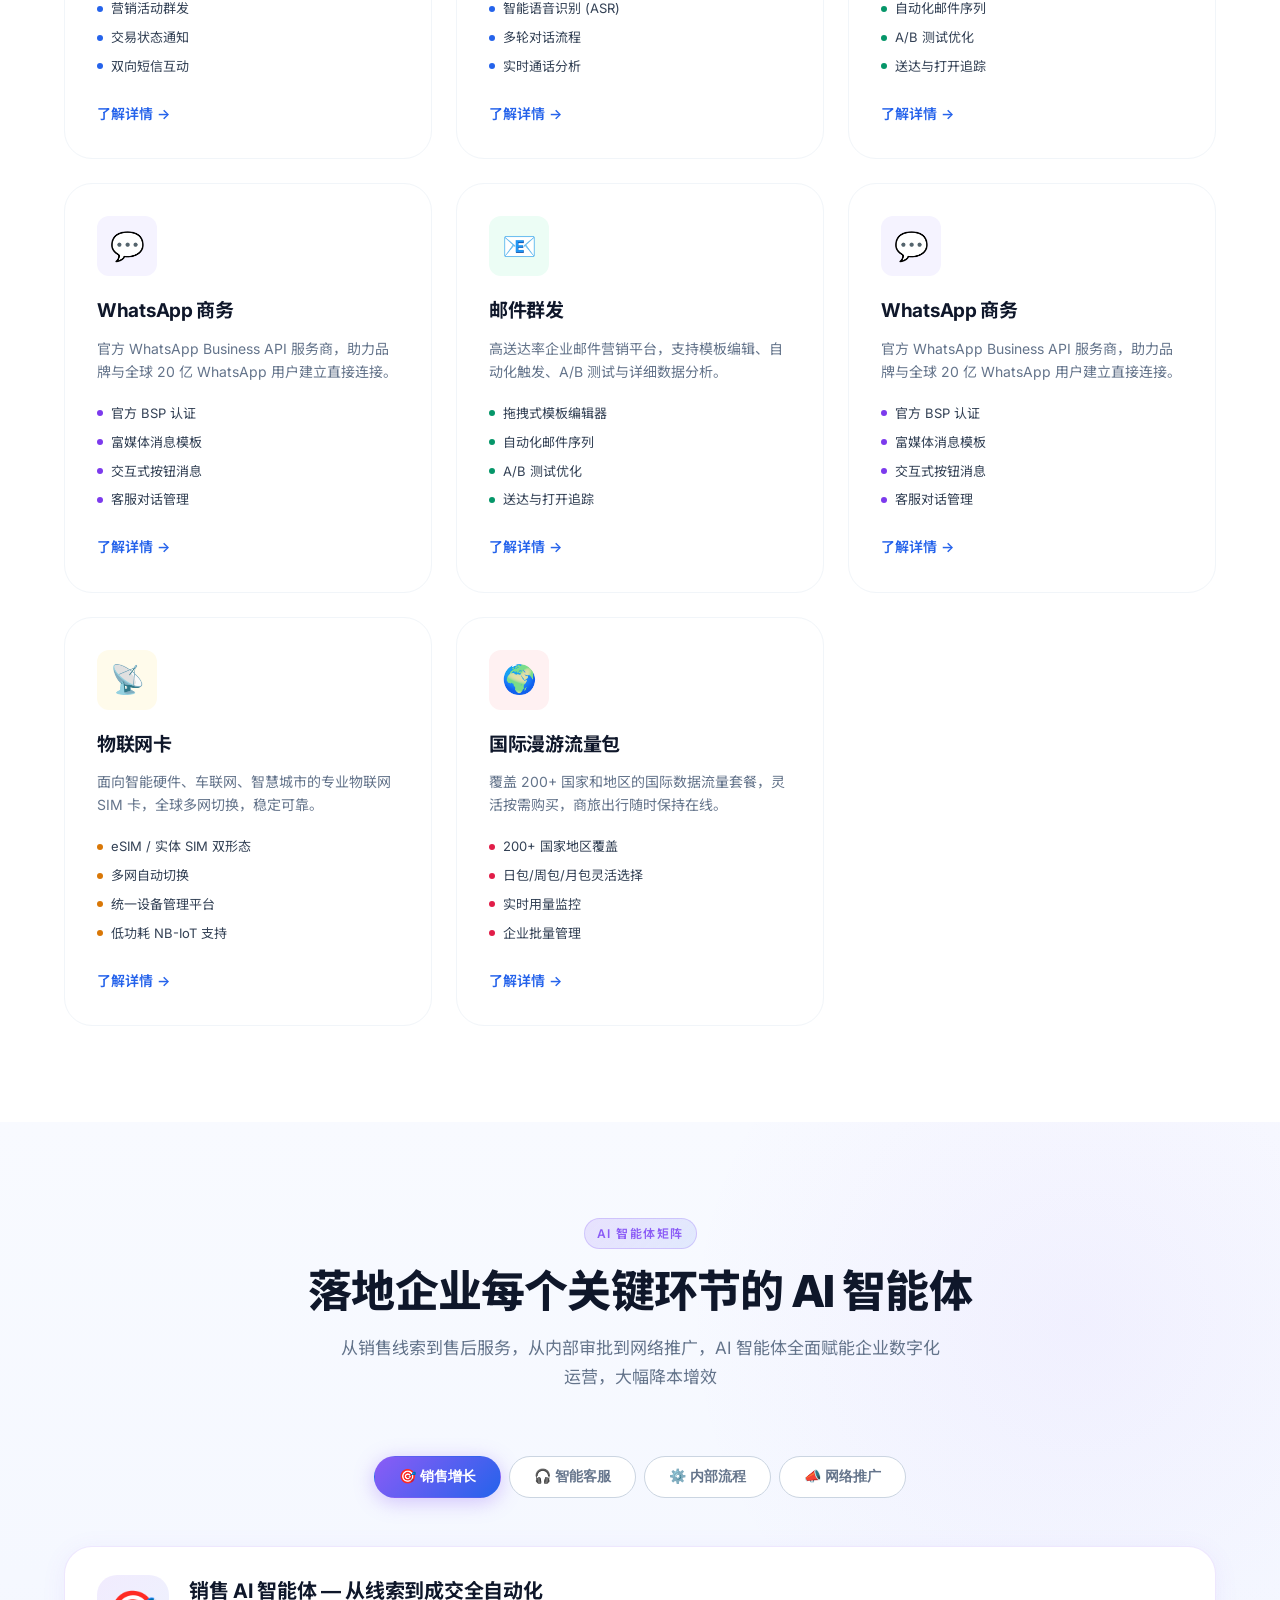
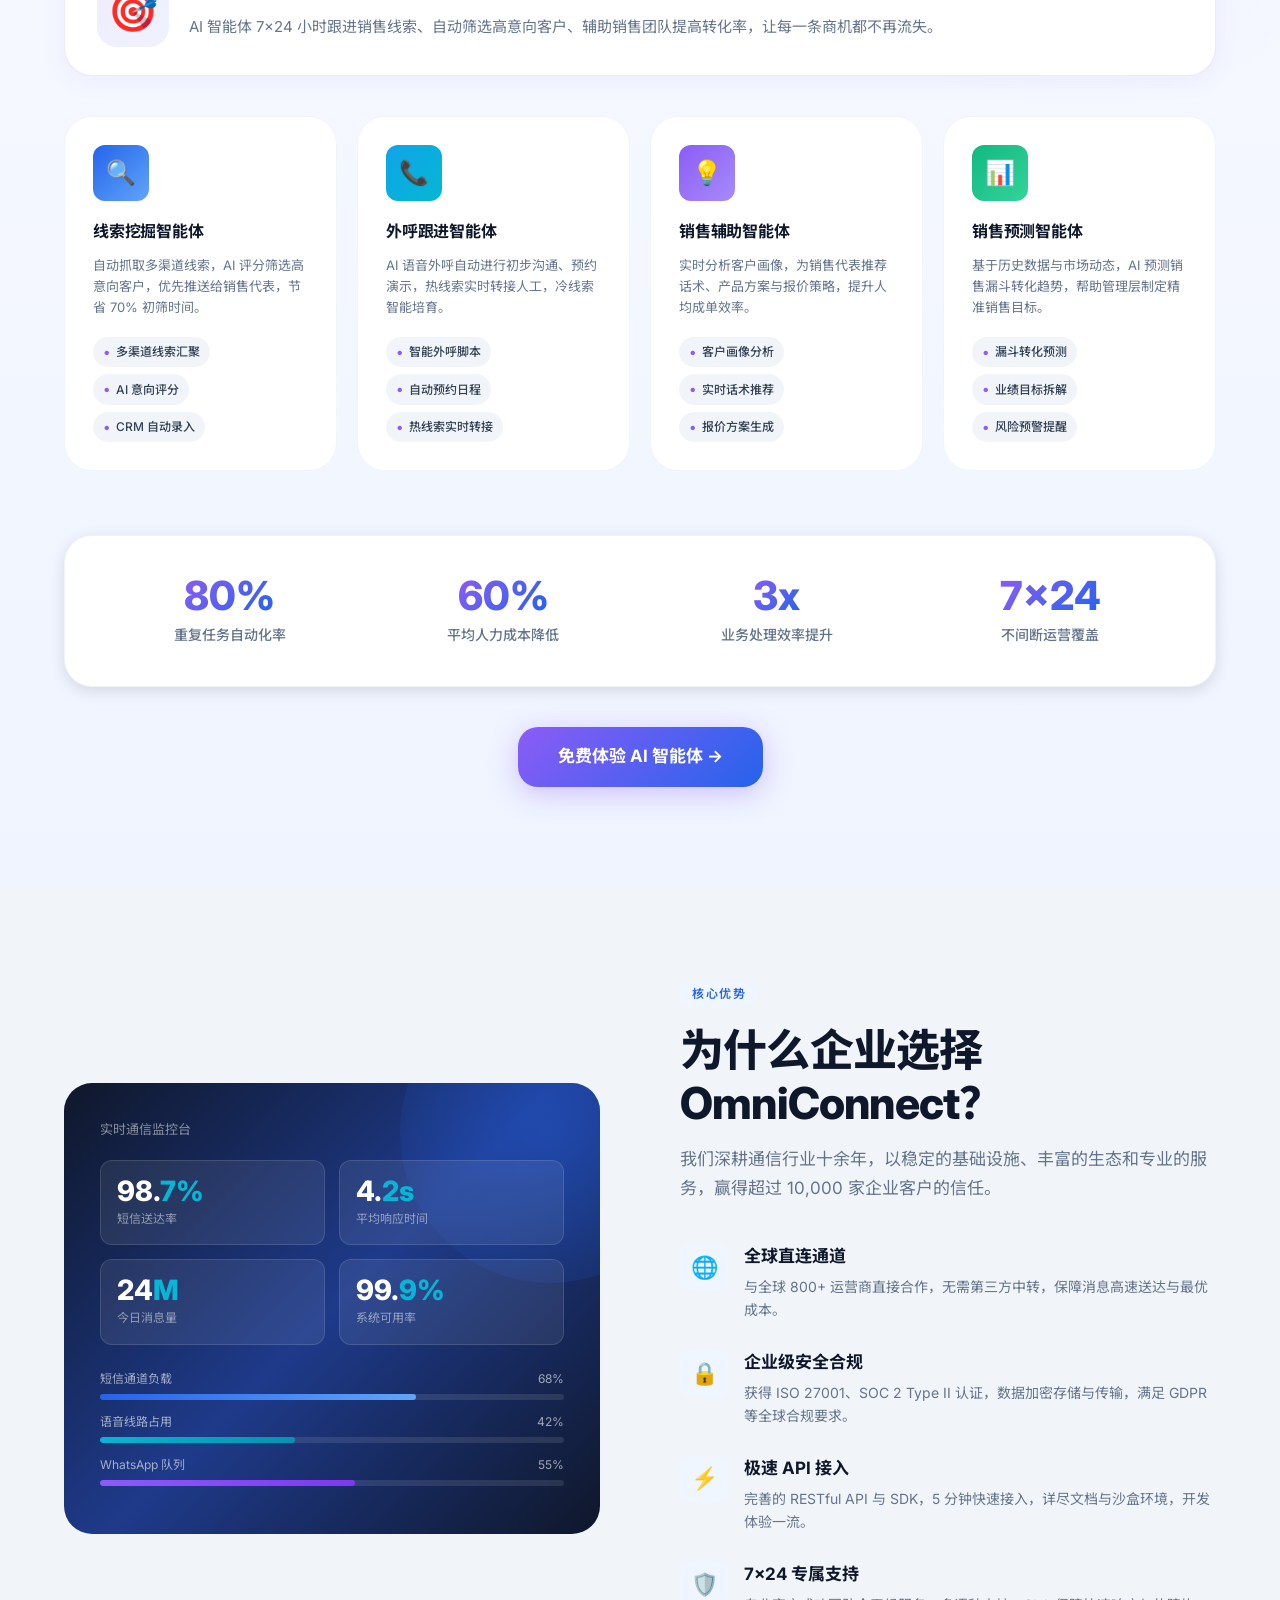
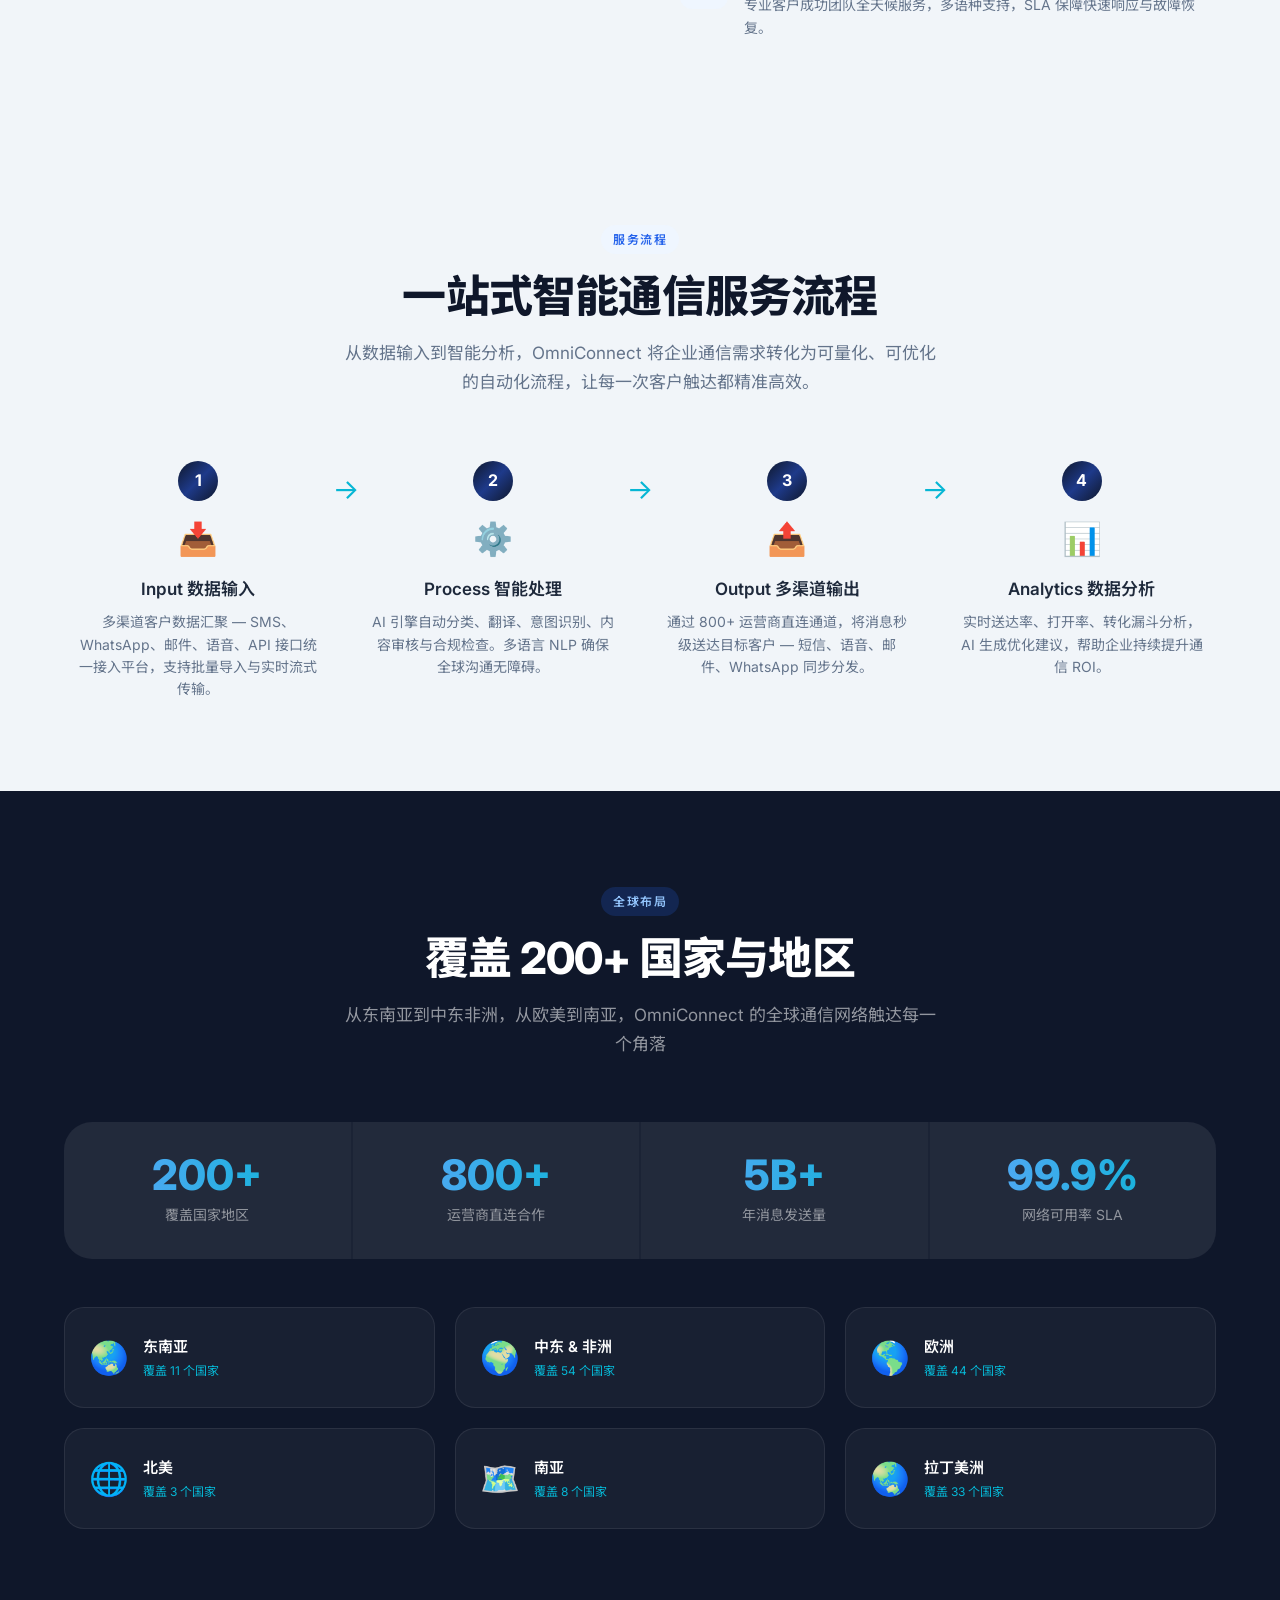
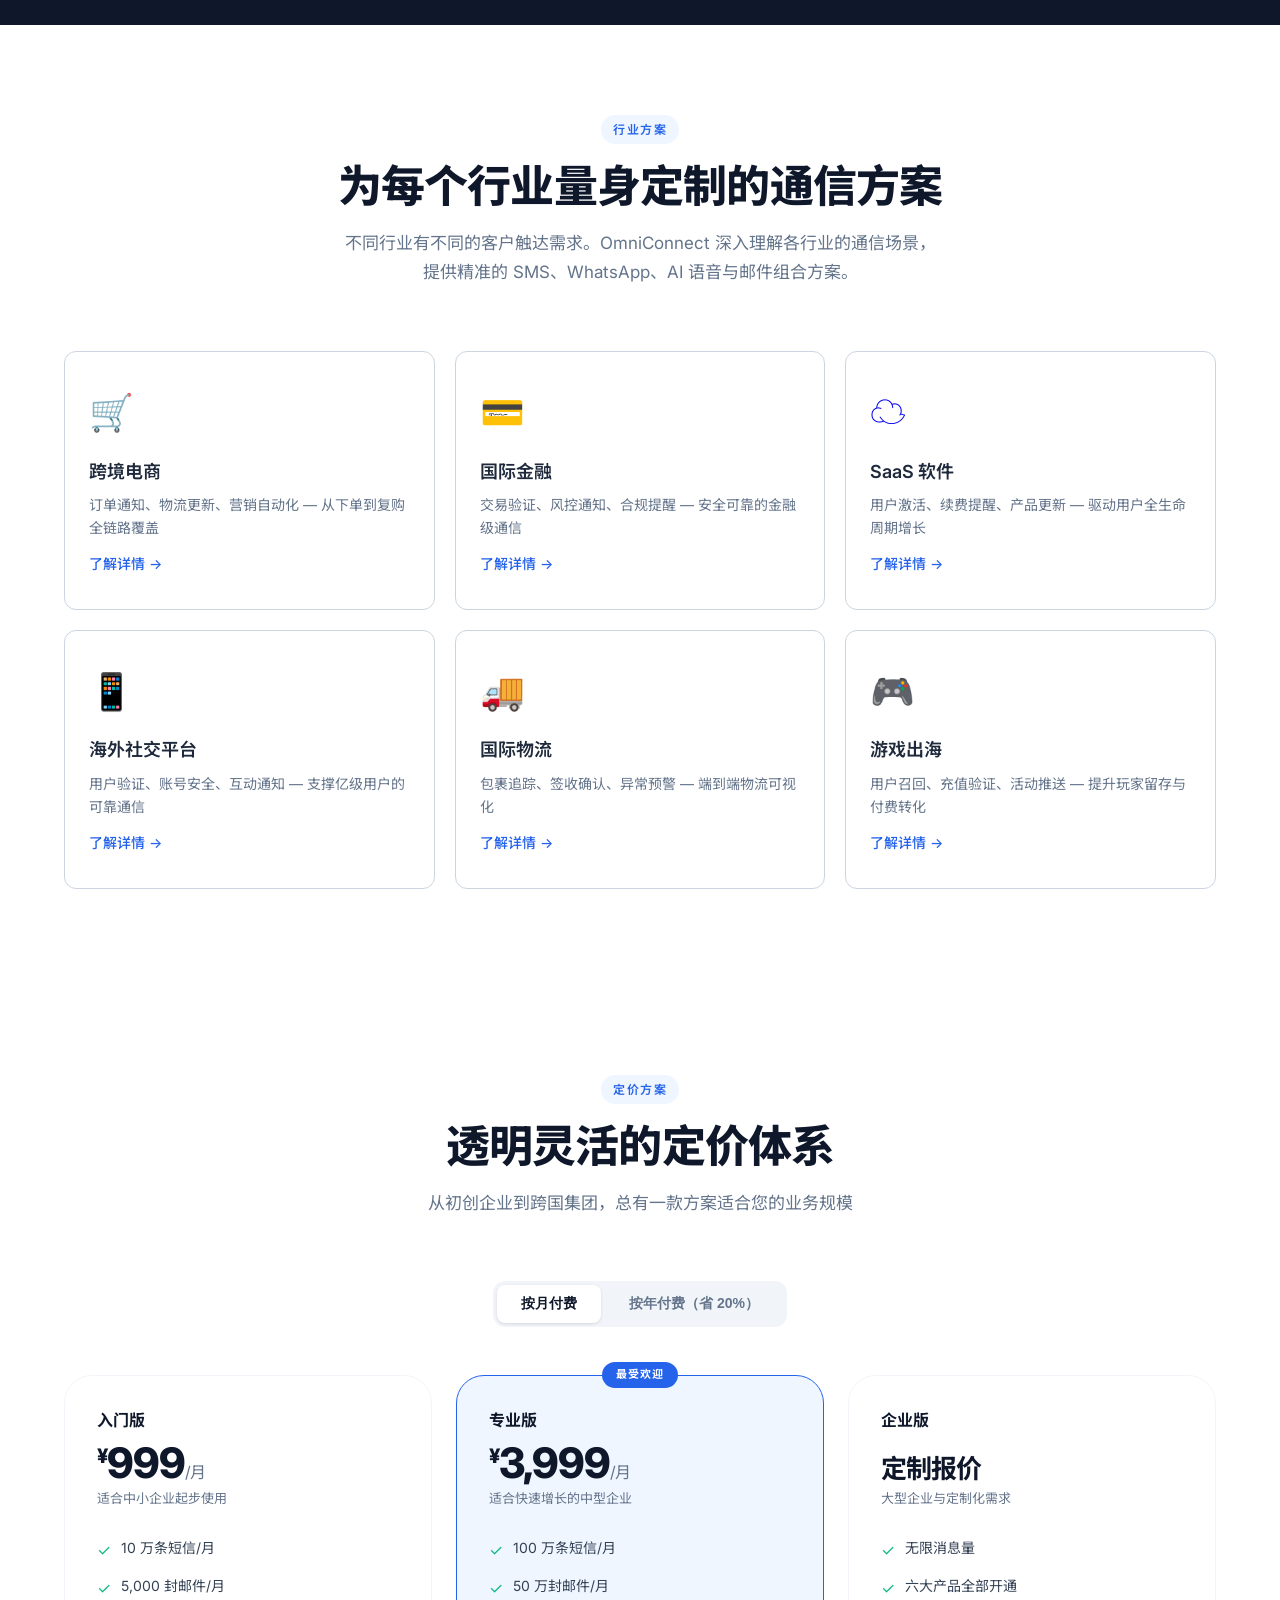
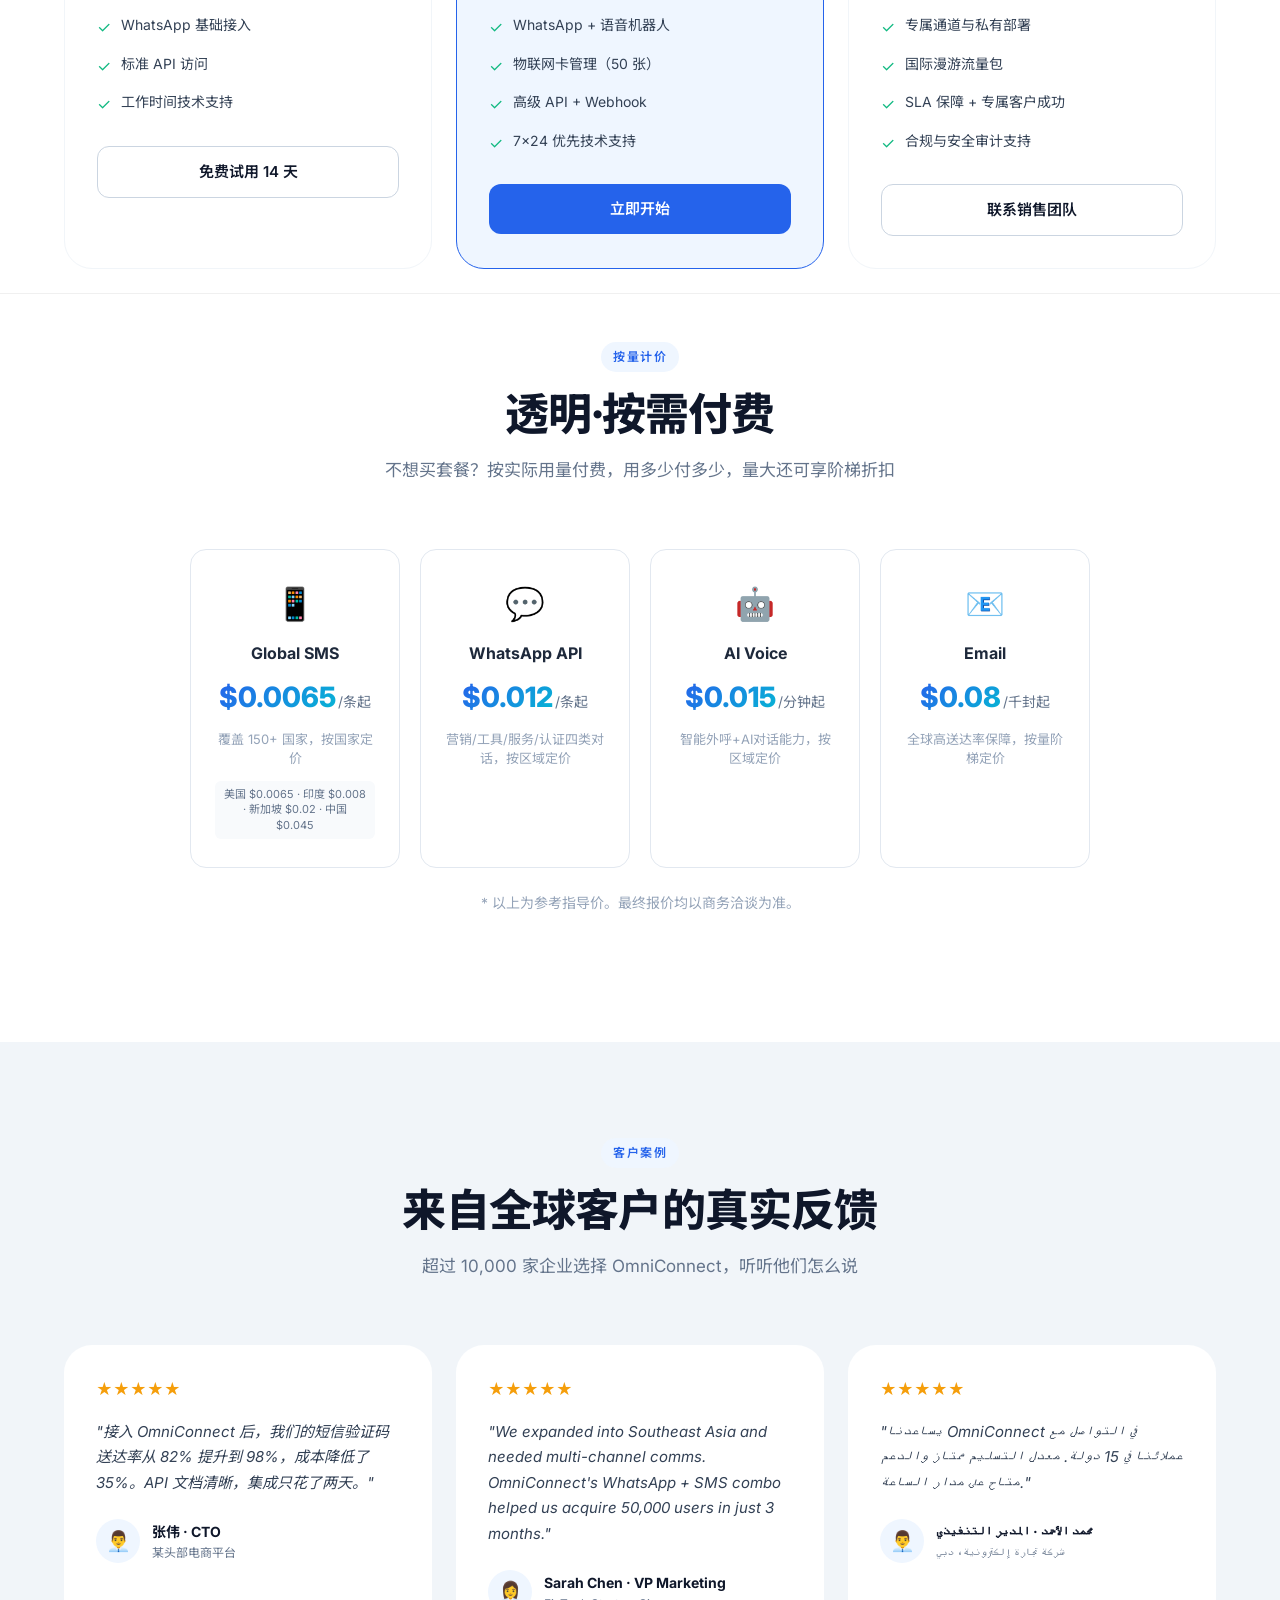
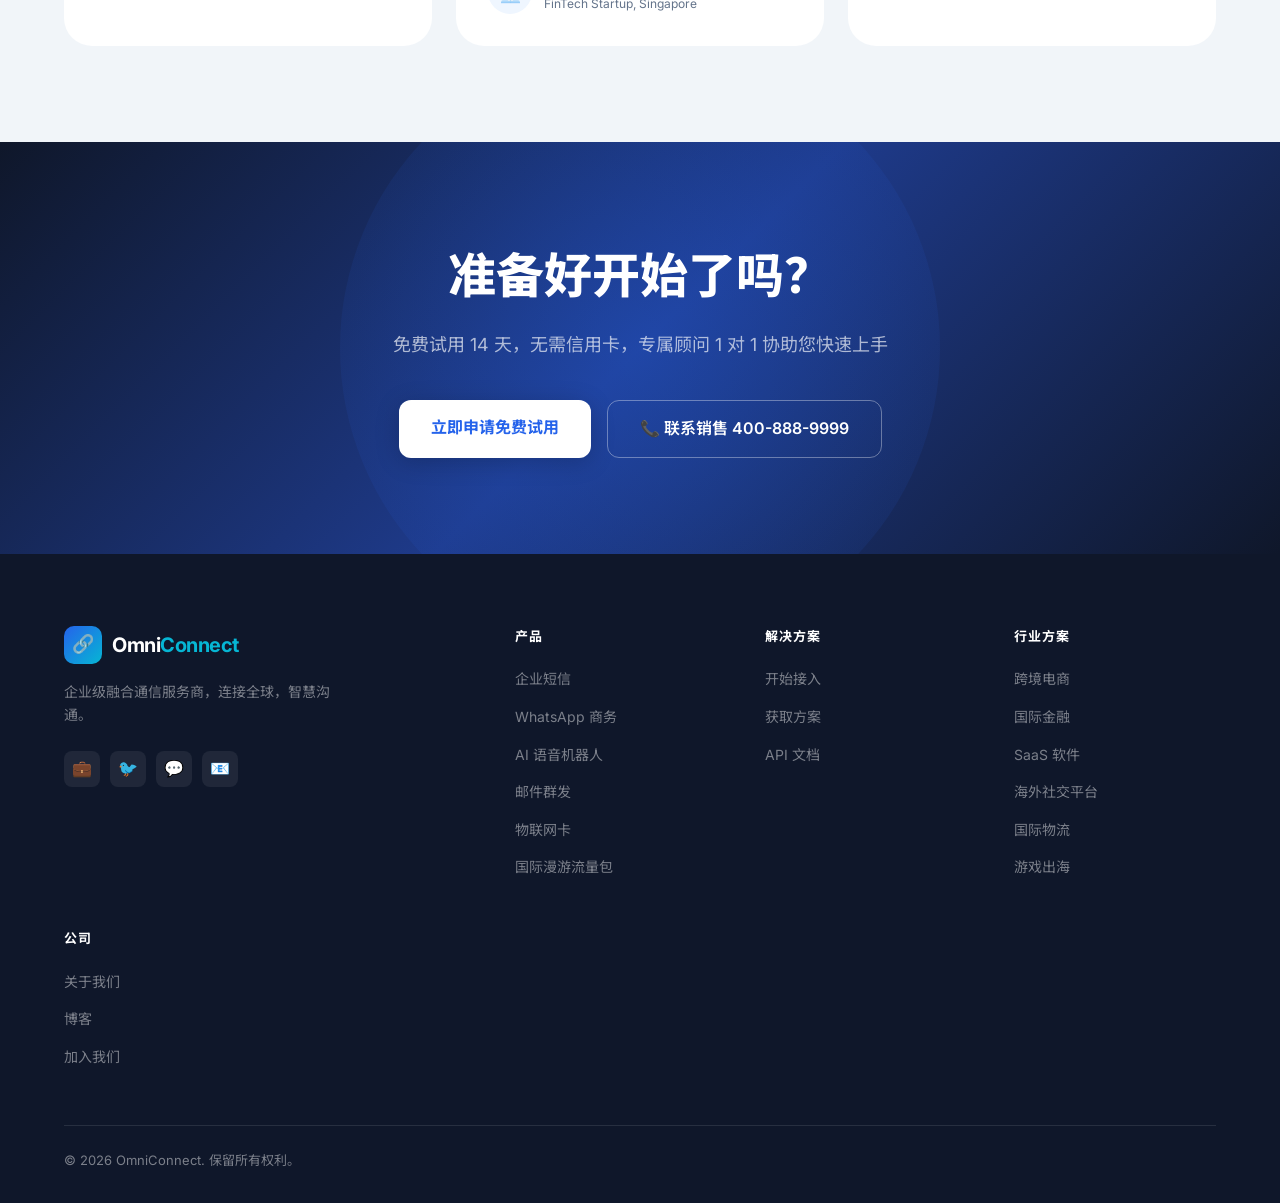
==== commit 44d1b40c: "feat: multi-page architecture with full i18n, 13 new pages, process flow & industries" ====
--- a/index.html
+++ b/index.html
@@ -3,62 +3,112 @@
 <head>
   <meta charset="UTF-8" />
   <meta name="viewport" content="width=device-width, initial-scale=1.0" />
-  <title>OmniConnect · 融合通信解决方案</title>
-  <meta name="description" content="企业级融合通信平台，覆盖企业短信、语音机器人、邮件群发、WhatsApp、物联网卡、国际漫游流量包" />
+  <title>OmniConnect · 融合通信平台 — 全球短信、WhatsApp、AI语音、邮件解决方案</title>
+  <meta name="description" content="OmniConnect 企业级融合通信平台，覆盖全球短信 SMS、WhatsApp Business API、AI 语音机器人、邮件群发、物联网卡及国际漫游。服务 200+ 国家，99.9% 可用率，助力中国企业出海全球化通信。" />
+  <meta name="keywords" content="融合通信,企业短信,国际短信,WhatsApp API,AI语音机器人,邮件群发,物联网卡,国际漫游,企业通信平台,出海通信" />
+  <meta name="robots" content="index, follow" />
+  <link rel="canonical" href="https://www.bjszrk.com/" />
+  
+  <!-- 多语言 hreflang -->
+  <link rel="alternate" hreflang="zh" href="https://www.bjszrk.com/zh" />
+  <link rel="alternate" hreflang="en" href="https://www.bjszrk.com/en" />
+  <link rel="alternate" hreflang="ar" href="https://www.bjszrk.com/ar" />
+  <link rel="alternate" hreflang="x-default" href="https://www.bjszrk.com/zh" />
+  
+  <!-- Open Graph -->
+  <meta property="og:title" content="OmniConnect · 融合通信平台 — 全球短信、WhatsApp、AI语音、邮件" />
+  <meta property="og:description" content="企业级融合通信平台，覆盖全球短信 SMS、WhatsApp Business API、AI 语音机器人、邮件群发。服务 200+ 国家，99.9% 可用率。" />
+  <meta property="og:type" content="website" />
+  <meta property="og:url" content="https://www.bjszrk.com/" />
+  <meta property="og:image" content="https://www.bjszrk.com/og-image.png" />
+  <meta property="og:locale" content="zh_CN" />
+  <meta property="og:site_name" content="OmniConnect" />
+  
+  <!-- Twitter Card -->
+  <meta name="twitter:card" content="summary_large_image" />
+  <meta name="twitter:title" content="OmniConnect · 融合通信平台 — 全球短信、WhatsApp、AI语音、邮件" />
+  <meta name="twitter:description" content="企业级融合通信平台，覆盖全球短信 SMS、WhatsApp Business API、AI 语音机器人、邮件群发。服务 200+ 国家，99.9% 可用率。" />
+  <meta name="twitter:image" content="https://www.bjszrk.com/og-image.png" />
+  
+  <!-- Favicon -->
+  <link rel="icon" href="data:image/svg+xml,<svg xmlns='http://www.w3.org/2000/svg' viewBox='0 0 100 100'><text y='.9em' font-size='90'>🔗</text></svg>" />
+  <link rel="apple-touch-icon" href="data:image/svg+xml,<svg xmlns='http://www.w3.org/2000/svg' viewBox='0 0 100 100'><text y='.9em' font-size='90'>🔗</text></svg>" />
+  
   <link href="https://fonts.googleapis.com/css2?family=Inter:wght@300;400;500;600;700;800&family=Noto+Sans+SC:wght@300;400;500;700&family=Noto+Sans+Arabic:wght@300;400;500;700&display=swap" rel="stylesheet" />
   <link rel="stylesheet" href="style.css" />
 </head>
 <body>
 
-<!-- NAVBAR -->
-<nav class="navbar" id="navbar">
-  <div class="container">
-    <div class="nav-inner">
-      <a href="#" class="logo">
-        <div class="logo-icon">🔗</div>
-        <span class="logo-text">Omni<span>Connect</span></span>
-      </a>
-      <ul class="nav-links">
-        <li><a href="#products" data-i18n="nav.products">产品</a></li>
-        <li><a href="#ai-agents" data-i18n="nav.ai">AI 智能体</a></li>
-        <li><a href="#why" data-i18n="nav.why">为何选择我们</a></li>
-        <li><a href="#global" data-i18n="nav.global">全球覆盖</a></li>
-        <li><a href="#pricing" data-i18n="nav.pricing">定价</a></li>
-        <li><a href="#testimonials" data-i18n="nav.testimonials">客户案例</a></li>
-      </ul>
-      <div class="nav-right">
-        <div class="lang-switcher">
-          <button class="lang-btn" id="langBtn">
-            <span id="langFlag">🇨🇳</span>
-            <span id="langLabel">中文</span>
-            <svg width="12" height="8" viewBox="0 0 12 8" fill="none"><path d="M1 1l5 5 5-5" stroke="currentColor" stroke-width="1.5" stroke-linecap="round"/></svg>
-          </button>
-          <div class="lang-dropdown">
-            <div class="lang-option active" onclick="switchLang('zh')"><span class="flag">🇨🇳</span> 中文 (简体)</div>
-            <div class="lang-option" onclick="switchLang('en')"><span class="flag">🇺🇸</span> English</div>
-            <div class="lang-option" onclick="switchLang('ar')"><span class="flag">🇸🇦</span> العربية</div>
-          </div>
-        </div>
-        <a href="#contact" class="btn-nav" data-i18n="nav.contact">免费咨询</a>
-      </div>
-      <div class="hamburger" id="hamburger" onclick="toggleMenu()">
-        <span></span><span></span><span></span>
-      </div>
-    </div>
-  </div>
-</nav>
-
-<div class="mobile-menu" id="mobileMenu">
-  <ul class="mobile-links">
-    <li><a href="#products" onclick="toggleMenu()" data-i18n="nav.products">产品</a></li>
-    <li><a href="#ai-agents" onclick="toggleMenu()" data-i18n="nav.ai">AI 智能体</a></li>
-    <li><a href="#why" onclick="toggleMenu()" data-i18n="nav.why">为何选择我们</a></li>
-    <li><a href="#global" onclick="toggleMenu()" data-i18n="nav.global">全球覆盖</a></li>
-    <li><a href="#pricing" onclick="toggleMenu()" data-i18n="nav.pricing">定价</a></li>
-    <li><a href="#testimonials" onclick="toggleMenu()" data-i18n="nav.testimonials">客户案例</a></li>
-    <li><a href="#contact" onclick="toggleMenu()" data-i18n="nav.contact">免费咨询</a></li>
-  </ul>
-</div>
+<!-- JSON-LD 结构化数据 (SEO + GEO) -->
+<script type="application/ld+json">
+{
+  "@context": "https://schema.org",
+  "@type": "Organization",
+  "name": "OmniConnect",
+  "alternateName": ["融信通信", "Newtong"],
+  "description": "企业级融合通信平台，覆盖全球短信SMS、WhatsApp Business API、AI语音机器人、邮件群发",
+  "url": "https://www.bjszrk.com",
+  "foundingDate": "2018",
+  "contactPoint": {
+    "@type": "ContactPoint",
+    "telephone": "+86-400-888-9999",
+    "contactType": "sales",
+    "availableLanguage": ["Chinese", "English", "Arabic"]
+  },
+  "sameAs": ["https://www.bjszrk.com"]
+}
+</script>
+
+<script type="application/ld+json">
+{
+  "@context": "https://schema.org",
+  "@type": "WebSite",
+  "name": "OmniConnect",
+  "url": "https://www.bjszrk.com",
+  "description": "企业级融合通信平台，覆盖全球短信SMS、WhatsApp Business API、AI语音机器人、邮件群发、物联网卡及国际漫游",
+  "inLanguage": ["zh-CN", "en", "ar"],
+  "potentialAction": {
+    "@type": "SearchAction",
+    "target": "https://www.bjszrk.com/search?q={search_term_string}",
+    "query-input": "required name=search_term_string"
+  }
+}
+</script>
+
+<script type="application/ld+json">
+{
+  "@context": "https://schema.org",
+  "@type": "ItemList",
+  "name": "OmniConnect 产品矩阵",
+  "description": "覆盖全渠道的通信解决方案",
+  "itemListElement": [
+    {"@type":"ListItem","position":1,"item":{"@type":"Product","name":"企业短信 (Global SMS)","description":"全球短信通道，支持验证码、营销推送、交易通知，覆盖200+国家","category":"通信服务"}},
+    {"@type":"ListItem","position":2,"item":{"@type":"Product","name":"AI 语音机器人","description":"基于AI的智能语音外呼与接听系统","category":"AI语音服务"}},
+    {"@type":"ListItem","position":3,"item":{"@type":"Product","name":"邮件群发","description":"高送达率企业邮件营销平台","category":"邮件服务"}},
+    {"@type":"ListItem","position":4,"item":{"@type":"Product","name":"WhatsApp Business API","description":"官方WhatsApp Business API服务商","category":"社交通信"}},
+    {"@type":"ListItem","position":5,"item":{"@type":"Product","name":"物联网卡","description":"面向智能硬件的专业物联网SIM卡","category":"物联网"}},
+    {"@type":"ListItem","position":6,"item":{"@type":"Product","name":"国际漫游流量包","description":"覆盖200+国家的国际数据流量套餐","category":"漫游服务"}}
+  ]
+}
+</script>
+
+<script type="application/ld+json">
+{
+  "@context": "https://schema.org",
+  "@type": "FAQPage",
+  "mainEntity": [
+    {"@type":"Question","name":"OmniConnect 是什么？","acceptedAnswer":{"@type":"Answer","text":"OmniConnect 是一家企业级融合通信服务商，提供全球短信SMS、WhatsApp Business API、AI语音机器人、邮件群发、物联网卡和国际漫游流量包等一站式通信解决方案，服务全球200+国家的企业客户。"}},
+    {"@type":"Question","name":"OmniConnect 支持哪些国家的短信发送？","acceptedAnswer":{"@type":"Answer","text":"支持全球200+国家，重点覆盖东南亚、中东、非洲、欧洲、北美、拉丁美洲等区域。与800+运营商直接合作，保障高送达率。"}},
+    {"@type":"Question","name":"如何接入 OmniConnect 的 API？","acceptedAnswer":{"@type":"Answer","text":"提供RESTful API及Java、Python、PHP、Node.js、Go等SDK。注册账号获取API Key即可在测试环境接入，5分钟完成基础集成。"}},
+    {"@type":"Question","name":"WhatsApp Business API 如何收费？","acceptedAnswer":{"@type":"Answer","text":"按对话计费，分营销/工具/服务/认证四类，不同区域价格不同。营销类参考价$0.012起，量大可享阶梯折扣。"}},
+    {"@type":"Question","name":"OmniConnect 的AI语音机器人支持哪些语言？","acceptedAnswer":{"@type":"Answer","text":"支持中英文、阿拉伯语等多语种语音合成与识别，可定制多轮对话流程，适用于智能外呼、客服回访等场景。"}},
+    {"@type":"Question","name":"OmniConnect 的服务可用率是多少？","acceptedAnswer":{"@type":"Answer","text":"平台可用率承诺99.9%，采用多地域多活架构，智能链路调度与AI路由优化，7×24小时实时监控。"}},
+    {"@type":"Question","name":"OmniConnect 适合哪些行业？","acceptedAnswer":{"@type":"Answer","text":"主要服务跨境电商、金融科技、SaaS软件、游戏出海、国际物流、海外社交平台等行业。"}}
+  ]
+}
+</script>
+
+<!-- Template injects navbar + mobile menu -->
 
 <!-- HERO -->
 <section class="hero" id="home">
@@ -80,13 +130,17 @@
       </h1>
       <p class="hero-desc" data-i18n="hero.desc">一站式融合通信解决方案，覆盖企业短信、语音机器人、邮件群发、WhatsApp、物联网卡与国际流量包，助力企业触达全球每一位客户。</p>
       <div class="hero-actions">
-        <a href="#contact" class="btn-primary">
-          <span data-i18n="hero.cta1">立即开始免费试用</span>
+        <a href="pages/onboarding.html" class="btn-primary">
+          <span data-i18n="hero.cta1">开始接入</span>
           <svg width="16" height="16" viewBox="0 0 24 24" fill="none" stroke="currentColor" stroke-width="2.5"><path d="M5 12h14M12 5l7 7-7 7"/></svg>
         </a>
-        <a href="#products" class="btn-outline">
+        <a href="pages/solutions.html" class="btn-outline">
           <svg width="16" height="16" viewBox="0 0 24 24" fill="none" stroke="currentColor" stroke-width="2"><circle cx="12" cy="12" r="10"/><polygon points="10,8 16,12 10,16"/></svg>
-          <span data-i18n="hero.cta2">查看产品演示</span>
+          <span data-i18n="hero.cta2">获取方案</span>
+        </a>
+        <a href="pages/api.html" class="btn-outline">
+          <span data-i18n="hero.cta3">查看 API</span>
+          <svg width="16" height="16" viewBox="0 0 24 24" fill="none" stroke="currentColor" stroke-width="2.5"><path d="M5 12h14M12 5l7 7-7 7"/></svg>
         </a>
       </div>
       <div class="hero-stats">
@@ -141,9 +195,9 @@
           <li data-i18n="p.sms.f3">交易状态通知</li>
           <li data-i18n="p.sms.f4">双向短信互动</li>
         </ul>
-        <a href="#contact" class="product-link" data-i18n="p.learn">了解详情 →</a>
-      </div>
-      <div class="product-card card-cyan reveal">
+        <a href="pages/sms.html" class="product-link" data-i18n="p.learn">了解详情 →</a>
+      </div>
+      <div class="product-card card-blue reveal">
         <div class="product-icon-wrap">🤖</div>
         <h3 data-i18n="p.voice.name">AI 语音机器人</h3>
         <p data-i18n="p.voice.desc">基于 AI 的智能语音外呼与接听系统，自动化客服、催收、调研，极大降低人力成本。</p>
@@ -153,7 +207,31 @@
           <li data-i18n="p.voice.f3">多轮对话流程</li>
           <li data-i18n="p.voice.f4">实时通话分析</li>
         </ul>
-        <a href="#contact" class="product-link" data-i18n="p.learn">了解详情 →</a>
+        <a href="pages/voice.html" class="product-link" data-i18n="p.learn">了解详情 →</a>
+      </div>
+      <div class="product-card card-green reveal">
+        <div class="product-icon-wrap">✉️</div>
+        <h3 data-i18n="p.email.name">邮件群发</h3>
+        <p data-i18n="p.email.desc">高送达率企业邮件营销平台，支持模板编辑、自动化触发、A/B 测试与详细数据分析。</p>
+        <ul class="product-features">
+          <li data-i18n="p.email.f1">拖拽式模板编辑器</li>
+          <li data-i18n="p.email.f2">自动化邮件序列</li>
+          <li data-i18n="p.email.f3">A/B 测试优化</li>
+          <li data-i18n="p.email.f4">送达与打开追踪</li>
+        </ul>
+        <a href="pages/email.html" class="product-link" data-i18n="p.learn">了解详情 →</a>
+      </div>
+      <div class="product-card card-purple reveal">
+        <div class="product-icon-wrap">💬</div>
+        <h3 data-i18n="p.wa.name">WhatsApp 商务</h3>
+        <p data-i18n="p.wa.desc">官方 WhatsApp Business API 服务商，助力品牌与全球 20 亿 WhatsApp 用户建立直接连接。</p>
+        <ul class="product-features">
+          <li data-i18n="p.wa.f1">官方 BSP 认证</li>
+          <li data-i18n="p.wa.f2">富媒体消息模板</li>
+          <li data-i18n="p.wa.f3">交互式按钮消息</li>
+          <li data-i18n="p.wa.f4">客服对话管理</li>
+        </ul>
+        <a href="pages/whatsapp.html" class="product-link" data-i18n="p.learn">了解详情 →</a>
       </div>
       <div class="product-card card-green reveal">
         <div class="product-icon-wrap">📧</div>
@@ -489,6 +567,46 @@
   </div>
 </section>
 
+<!-- PROCESS FLOW -->
+<section id="process" class="process-section">
+  <div class="container">
+    <div class="section-header reveal">
+      <span class="section-tag" data-i18n="process.tag">服务流程</span>
+      <h2 class="section-title" data-i18n="process.title">一站式智能通信服务流程</h2>
+      <p class="section-desc" data-i18n="process.desc">从数据输入到智能分析，OmniConnect 将企业通信需求转化为可量化、可优化的自动化流程，让每一次客户触达都精准高效。</p>
+    </div>
+    <div class="process-bar reveal">
+      <div class="process-step">
+        <div class="process-num">1</div>
+        <div class="process-icon">📥</div>
+        <h4 data-i18n="process.s1.title">Input 数据输入</h4>
+        <p data-i18n="process.s1.desc">多渠道客户数据汇聚 — SMS、WhatsApp、邮件、语音、API 接口统一接入平台，支持批量导入与实时流式传输。</p>
+      </div>
+      <div class="process-arrow">→</div>
+      <div class="process-step">
+        <div class="process-num">2</div>
+        <div class="process-icon">⚙️</div>
+        <h4 data-i18n="process.s2.title">Process 智能处理</h4>
+        <p data-i18n="process.s2.desc">AI 引擎自动分类、翻译、意图识别、内容审核与合规检查。多语言 NLP 确保全球沟通无障碍。</p>
+      </div>
+      <div class="process-arrow">→</div>
+      <div class="process-step">
+        <div class="process-num">3</div>
+        <div class="process-icon">📤</div>
+        <h4 data-i18n="process.s3.title">Output 多渠道输出</h4>
+        <p data-i18n="process.s3.desc">通过 800+ 运营商直连通道，将消息秒级送达目标客户 — 短信、语音、邮件、WhatsApp 同步分发。</p>
+      </div>
+      <div class="process-arrow">→</div>
+      <div class="process-step">
+        <div class="process-num">4</div>
+        <div class="process-icon">📊</div>
+        <h4 data-i18n="process.s4.title">Analytics 数据分析</h4>
+        <p data-i18n="process.s4.desc">实时送达率、打开率、转化漏斗分析，AI 生成优化建议，帮助企业持续提升通信 ROI。</p>
+      </div>
+    </div>
+  </div>
+</section>
+
 <!-- GLOBAL -->
 <section id="global" class="global-section">
   <div class="container">
@@ -510,6 +628,55 @@
       <div class="region-card"><span class="region-icon">🌐</span><div><div class="region-name" data-i18n="r.na">北美</div><div class="region-count" data-i18n="r.na.c">覆盖 3 个国家</div></div></div>
       <div class="region-card"><span class="region-icon">🗺️</span><div><div class="region-name" data-i18n="r.sa">南亚</div><div class="region-count" data-i18n="r.sa.c">覆盖 8 个国家</div></div></div>
       <div class="region-card"><span class="region-icon">🌏</span><div><div class="region-name" data-i18n="r.latam">拉丁美洲</div><div class="region-count" data-i18n="r.latam.c">覆盖 33 个国家</div></div></div>
+    </div>
+  </div>
+</section>
+
+<!-- INDUSTRIES -->
+<section id="industries" class="industries-section">
+  <div class="container">
+    <div class="section-header reveal">
+      <span class="section-tag" data-i18n="ind.tag">行业方案</span>
+      <h2 class="section-title" data-i18n="ind.title">为每个行业量身定制的通信方案</h2>
+      <p class="section-desc" data-i18n="ind.desc">不同行业有不同的客户触达需求。OmniConnect 深入理解各行业的通信场景，提供精准的 SMS、WhatsApp、AI 语音与邮件组合方案。</p>
+    </div>
+    <div class="industries-grid reveal">
+      <a href="pages/industries/ecommerce.html" class="industry-card">
+        <div class="industry-icon">🛒</div>
+        <h4 data-i18n="ind.ecom">跨境电商</h4>
+        <p data-i18n="ind.ecom.desc">订单通知、物流更新、营销自动化 — 从下单到复购全链路覆盖</p>
+        <span class="industry-link" data-i18n="p.learn">了解详情 →</span>
+      </a>
+      <a href="pages/industries/finance.html" class="industry-card">
+        <div class="industry-icon">💳</div>
+        <h4 data-i18n="ind.fin">国际金融</h4>
+        <p data-i18n="ind.fin.desc">交易验证、风控通知、合规提醒 — 安全可靠的金融级通信</p>
+        <span class="industry-link" data-i18n="p.learn">了解详情 →</span>
+      </a>
+      <a href="pages/industries/saas.html" class="industry-card">
+        <div class="industry-icon">☁️</div>
+        <h4 data-i18n="ind.saas">SaaS 软件</h4>
+        <p data-i18n="ind.saas.desc">用户激活、续费提醒、产品更新 — 驱动用户全生命周期增长</p>
+        <span class="industry-link" data-i18n="p.learn">了解详情 →</span>
+      </a>
+      <a href="pages/industries/social.html" class="industry-card">
+        <div class="industry-icon">📱</div>
+        <h4 data-i18n="ind.social">海外社交平台</h4>
+        <p data-i18n="ind.social.desc">用户验证、账号安全、互动通知 — 支撑亿级用户的可靠通信</p>
+        <span class="industry-link" data-i18n="p.learn">了解详情 →</span>
+      </a>
+      <a href="pages/industries/logistics.html" class="industry-card">
+        <div class="industry-icon">🚚</div>
+        <h4 data-i18n="ind.logi">国际物流</h4>
+        <p data-i18n="ind.logi.desc">包裹追踪、签收确认、异常预警 — 端到端物流可视化</p>
+        <span class="industry-link" data-i18n="p.learn">了解详情 →</span>
+      </a>
+      <a href="pages/industries/gaming.html" class="industry-card">
+        <div class="industry-icon">🎮</div>
+        <h4 data-i18n="ind.game">游戏出海</h4>
+        <p data-i18n="ind.game.desc">用户召回、充值验证、活动推送 — 提升玩家留存与付费转化</p>
+        <span class="industry-link" data-i18n="p.learn">了解详情 →</span>
+      </a>
     </div>
   </div>
 </section>
@@ -657,66 +824,11 @@
   </div>
 </section>
 
-<!-- FOOTER -->
-<footer>
-  <div class="container">
-    <div class="footer-grid">
-      <div class="footer-brand">
-        <a href="#" class="logo"><div class="logo-icon">🔗</div><span class="logo-text">Omni<span>Connect</span></span></a>
-        <p data-i18n="ft.desc">企业级融合通信服务商，连接全球，智慧沟通。</p>
-        <div class="footer-social">
-          <a class="social-btn" href="#">💼</a>
-          <a class="social-btn" href="#">🐦</a>
-          <a class="social-btn" href="#">💬</a>
-          <a class="social-btn" href="#">📧</a>
-        </div>
-      </div>
-      <div class="footer-col">
-        <h5 data-i18n="ft.products">产品</h5>
-        <ul class="footer-links">
-          <li><a href="#" data-i18n="p.sms.name">企业短信</a></li>
-          <li><a href="#" data-i18n="p.voice.name">AI 语音机器人</a></li>
-          <li><a href="#" data-i18n="p.email.name">邮件群发</a></li>
-          <li><a href="#" data-i18n="p.wa.name">WhatsApp 商务</a></li>
-          <li><a href="#" data-i18n="p.iot.name">物联网卡</a></li>
-          <li><a href="#" data-i18n="p.roam.name">国际漫游流量包</a></li>
-          <li><a href="#ai-agents" data-i18n="ft.ai">AI 智能体</a></li>
-        </ul>
-      </div>
-      <div class="footer-col">
-        <h5 data-i18n="ft.company">公司</h5>
-        <ul class="footer-links">
-          <li><a href="#" data-i18n="ft.about">关于我们</a></li>
-          <li><a href="#" data-i18n="ft.blog">博客</a></li>
-          <li><a href="#" data-i18n="ft.careers">加入我们</a></li>
-          <li><a href="#" data-i18n="ft.partners">合作伙伴</a></li>
-        </ul>
-      </div>
-      <div class="footer-col">
-        <h5 data-i18n="ft.support">支持</h5>
-        <ul class="footer-links">
-          <li><a href="#" data-i18n="ft.docs">开发者文档</a></li>
-          <li><a href="#" data-i18n="ft.api">API 参考</a></li>
-          <li><a href="#" data-i18n="ft.status">服务状态</a></li>
-          <li><a href="#contact" data-i18n="ft.contact">联系我们</a></li>
-        </ul>
-      </div>
-    </div>
-    <div class="footer-bottom">
-      <p data-i18n="ft.copy">© 2026 OmniConnect. 保留所有权利。</p>
-      <div class="footer-badges">
-        <span class="badge badge-green">ISO 27001</span>
-        <span class="badge badge-green">SOC 2 Type II</span>
-        <span class="badge badge-blue">GDPR</span>
-        <span class="badge badge-blue">WhatsApp BSP</span>
-      </div>
-    </div>
-  </div>
-</footer>
 
 <script src="i18n.js"></script>
 <script src="main.js"></script>
 <div id="lingzhu-root"></div>
-<script src="chat-widget.js"></script>
+  <script src="template.js" data-depth="0"></script>
+  <script src="chat-widget.js"></script>
 </body>
 </html>
--- a/style.css
+++ b/style.css
@@ -372,3 +372,92 @@
 @media (max-width: 480px) {
   .tp-grid { grid-template-columns: 1fr; }
 }
+
+/* ===== PROCESS FLOW ===== */
+.process-section { padding: 90px 0; background: var(--g100); }
+.process-bar { display: flex; align-items: flex-start; gap: 0; margin-top: 48px; }
+.process-step { flex: 1; text-align: center; padding: 0 12px; position: relative; }
+.process-num { width: 40px; height: 40px; background: var(--grad); border-radius: 50%; display: flex; align-items: center; justify-content: center; color: #fff; font-weight: 700; font-size: 16px; margin: 0 auto 12px; }
+.process-icon { font-size: 32px; margin-bottom: 12px; }
+.process-step h4 { font-size: 17px; font-weight: 600; margin-bottom: 8px; color: var(--g900); }
+.process-step p { font-size: 14px; color: var(--g500); line-height: 1.6; }
+.process-arrow { font-size: 28px; color: var(--acc); padding-top: 6px; flex-shrink: 0; }
+@media (max-width: 768px) {
+  .process-bar { flex-direction: column; gap: 24px; }
+  .process-arrow { transform: rotate(90deg); text-align: center; }
+  .process-step { display: flex; align-items: center; gap: 16px; text-align: left; }
+  .process-num { margin: 0; flex-shrink: 0; }
+}
+
+/* ===== INDUSTRIES ===== */
+.industries-section { padding: 90px 0; background: var(--wh); }
+.industries-grid { display: grid; grid-template-columns: repeat(3, 1fr); gap: 20px; margin-top: 48px; }
+.industry-card { background: var(--wh); border: 1px solid var(--g300); border-radius: var(--r-md); padding: 32px 24px; text-decoration: none; transition: var(--tr); display: block; }
+.industry-card:hover { border-color: var(--pri); box-shadow: var(--sh-lg); transform: translateY(-3px); }
+.industry-icon { font-size: 36px; margin-bottom: 16px; }
+.industry-card h4 { font-size: 18px; font-weight: 600; color: var(--g900); margin-bottom: 8px; }
+.industry-card p { font-size: 14px; color: var(--g500); line-height: 1.6; margin-bottom: 12px; }
+.industry-link { font-size: 14px; color: var(--pri); font-weight: 500; }
+.industry-card:hover .industry-link { text-decoration: underline; }
+@media (max-width: 768px) {
+  .industries-grid { grid-template-columns: repeat(2, 1fr); }
+}
+@media (max-width: 480px) {
+  .industries-grid { grid-template-columns: 1fr; }
+}
+
+/* ===== PAGE HERO ===== */
+.page-hero { position: relative; padding: 140px 0 80px; overflow: hidden; }
+.page-hero-bg { position: absolute; inset: 0; background: var(--grad); z-index: 0; }
+.page-hero-inner { position: relative; z-index: 1; text-align: center; }
+.page-hero-inner h1 { font-size: 42px; font-weight: 800; color: var(--wh); margin: 16px 0; line-height: 1.2; }
+.page-hero-inner .section-tag { margin-bottom: 8px; }
+.page-hero-inner p { font-size: 17px; color: rgba(255,255,255,.75); max-width: 680px; margin: 0 auto; line-height: 1.7; }
+@media (max-width: 768px) {
+  .page-hero { padding: 120px 0 60px; }
+  .page-hero-inner h1 { font-size: 30px; }
+}
+
+/* ===== PAGE CONTENT ===== */
+.page-content { padding: 80px 0; }
+.info-blocks { display: flex; flex-direction: column; gap: 28px; }
+.info-block { display: flex; gap: 24px; padding: 32px; background: var(--wh); border: 1px solid var(--g300); border-radius: var(--r-md); transition: var(--tr); }
+.info-block:hover { border-color: var(--pri); box-shadow: var(--sh-md); }
+.info-block-icon { font-size: 36px; flex-shrink: 0; width: 60px; height: 60px; background: var(--g100); border-radius: var(--r-sm); display: flex; align-items: center; justify-content: center; }
+.info-block h3 { font-size: 20px; font-weight: 600; color: var(--g900); margin-bottom: 10px; }
+.info-block p { font-size: 15px; color: var(--g500); line-height: 1.7; }
+@media (max-width: 600px) {
+  .info-block { flex-direction: column; }
+}
+
+/* ===== STEP CARDS (onboarding) ===== */
+.steps-vertical { display: flex; flex-direction: column; gap: 32px; }
+.step-card { display: flex; gap: 28px; align-items: flex-start; }
+.step-num { width: 62px; height: 62px; background: var(--grad); border-radius: 50%; display: flex; align-items: center; justify-content: center; color: #fff; font-weight: 800; font-size: 22px; flex-shrink: 0; }
+.step-body h3 { font-size: 22px; font-weight: 600; color: var(--g900); margin-bottom: 10px; }
+.step-body p { font-size: 15px; color: var(--g500); line-height: 1.7; }
+@media (max-width: 600px) {
+  .step-card { flex-direction: column; gap: 16px; text-align: center; }
+  .step-num { margin: 0 auto; }
+}
+
+/* ===== CROSS LINKS ===== */
+.cross-links { margin-top: 64px; padding: 40px; background: var(--g100); border-radius: var(--r-lg); }
+.cross-links h4 { font-size: 16px; font-weight: 600; color: var(--g700); margin-bottom: 16px; }
+.cross-links-grid { display: flex; flex-wrap: wrap; gap: 12px; }
+.cross-links-grid a { display: inline-block; padding: 10px 20px; background: var(--wh); border: 1px solid var(--g300); border-radius: var(--r-sm); color: var(--g700); text-decoration: none; font-size: 14px; font-weight: 500; transition: var(--tr); }
+.cross-links-grid a:hover { border-color: var(--pri); color: var(--pri); background: var(--pri-light); }
+
+/* ===== PAGE CTA ===== */
+.page-cta { text-align: center; margin: 48px 0; }
+
+/* ===== API ENDPOINTS ===== */
+.api-endpoints { display: flex; flex-direction: column; gap: 16px; margin-top: 32px; }
+.api-endpoint { background: var(--g900); border-radius: var(--r-md); padding: 28px; }
+.api-method { display: inline-block; background: var(--success); color: #fff; font-size: 12px; font-weight: 700; padding: 5px 12px; border-radius: 4px; margin-bottom: 12px; text-transform: uppercase; letter-spacing: 0.5px; }
+.api-path { font-family: 'SF Mono','Fira Code','Consolas',monospace; color: var(--acc); font-size: 16px; margin-bottom: 10px; font-weight: 500; }
+.api-desc { color: var(--g500); font-size: 14px; line-height: 1.6; }
+
+/* ===== FOOTER BOTTOM ===== */
+.footer-bottom { margin-top: 48px; padding-top: 24px; border-top: 1px solid rgba(255,255,255,.1); text-align: center; }
+.footer-bottom p { color: rgba(255,255,255,.45); font-size: 13px; }
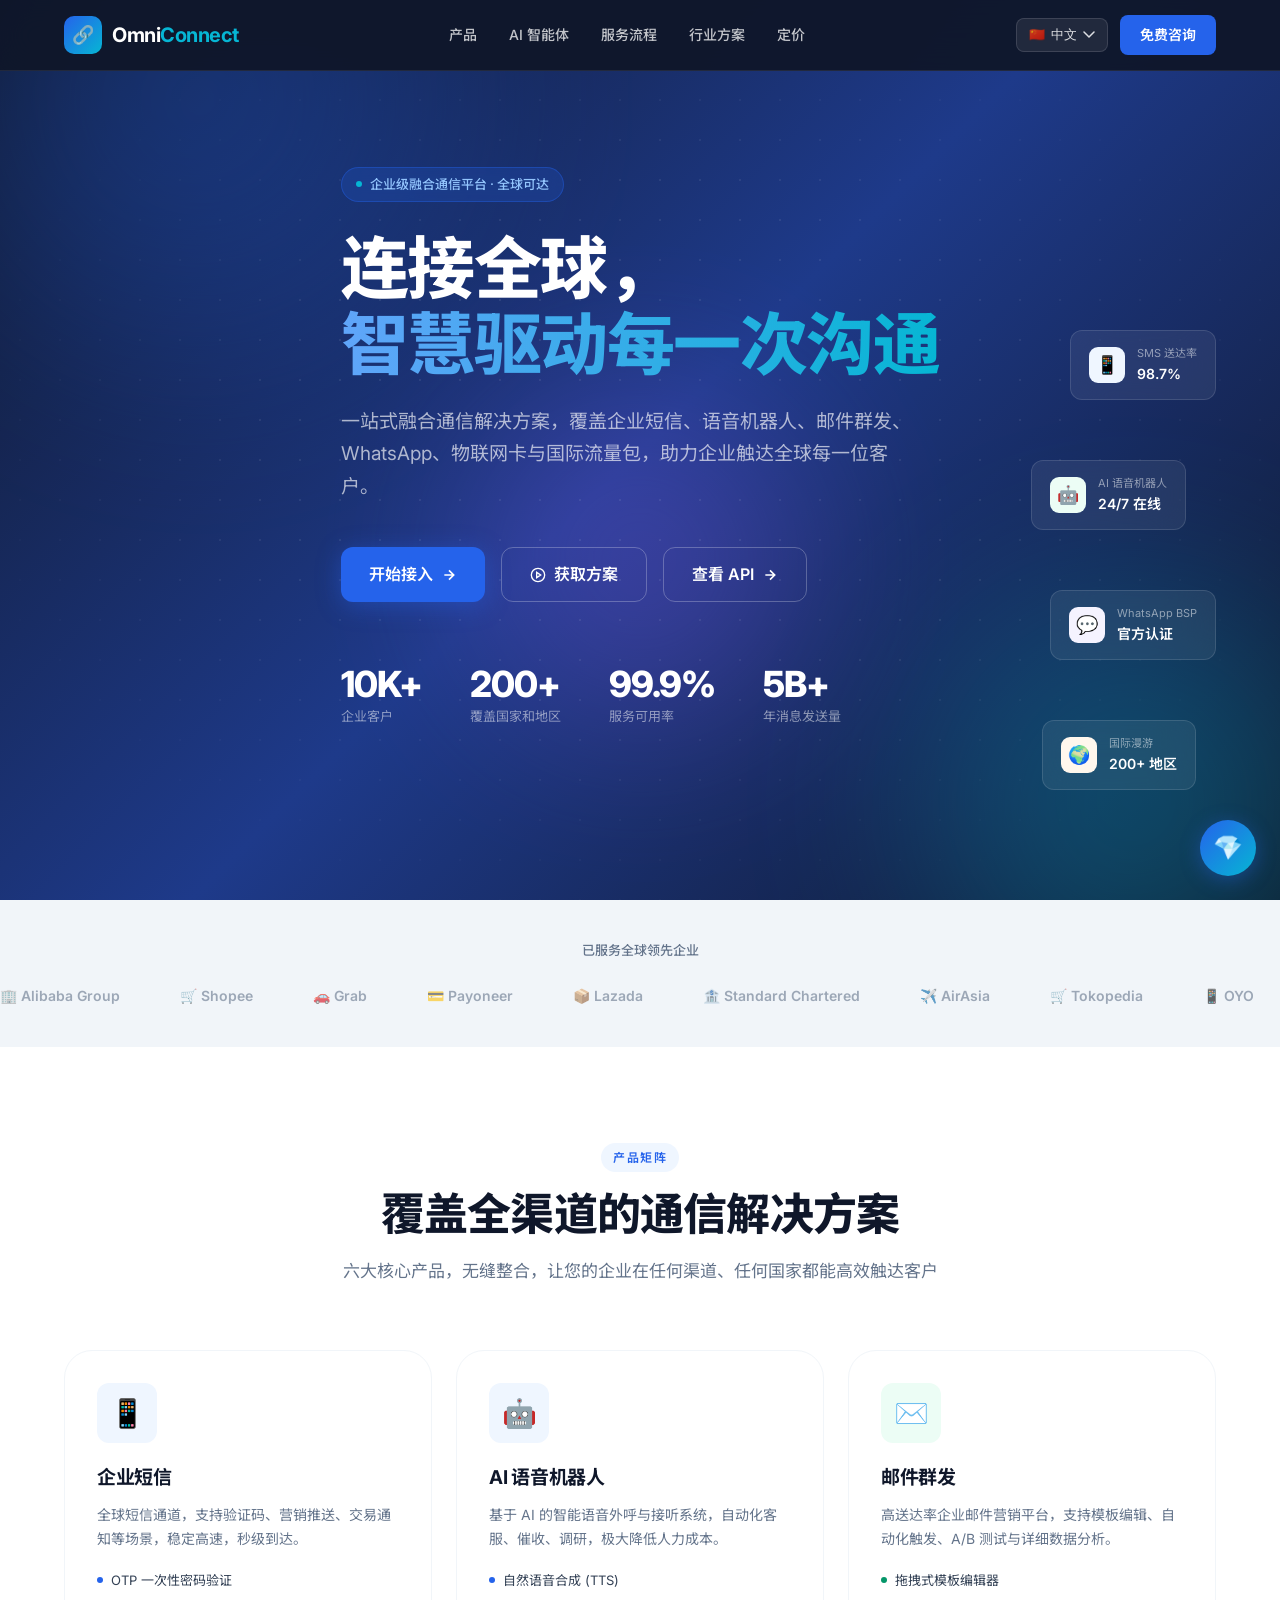
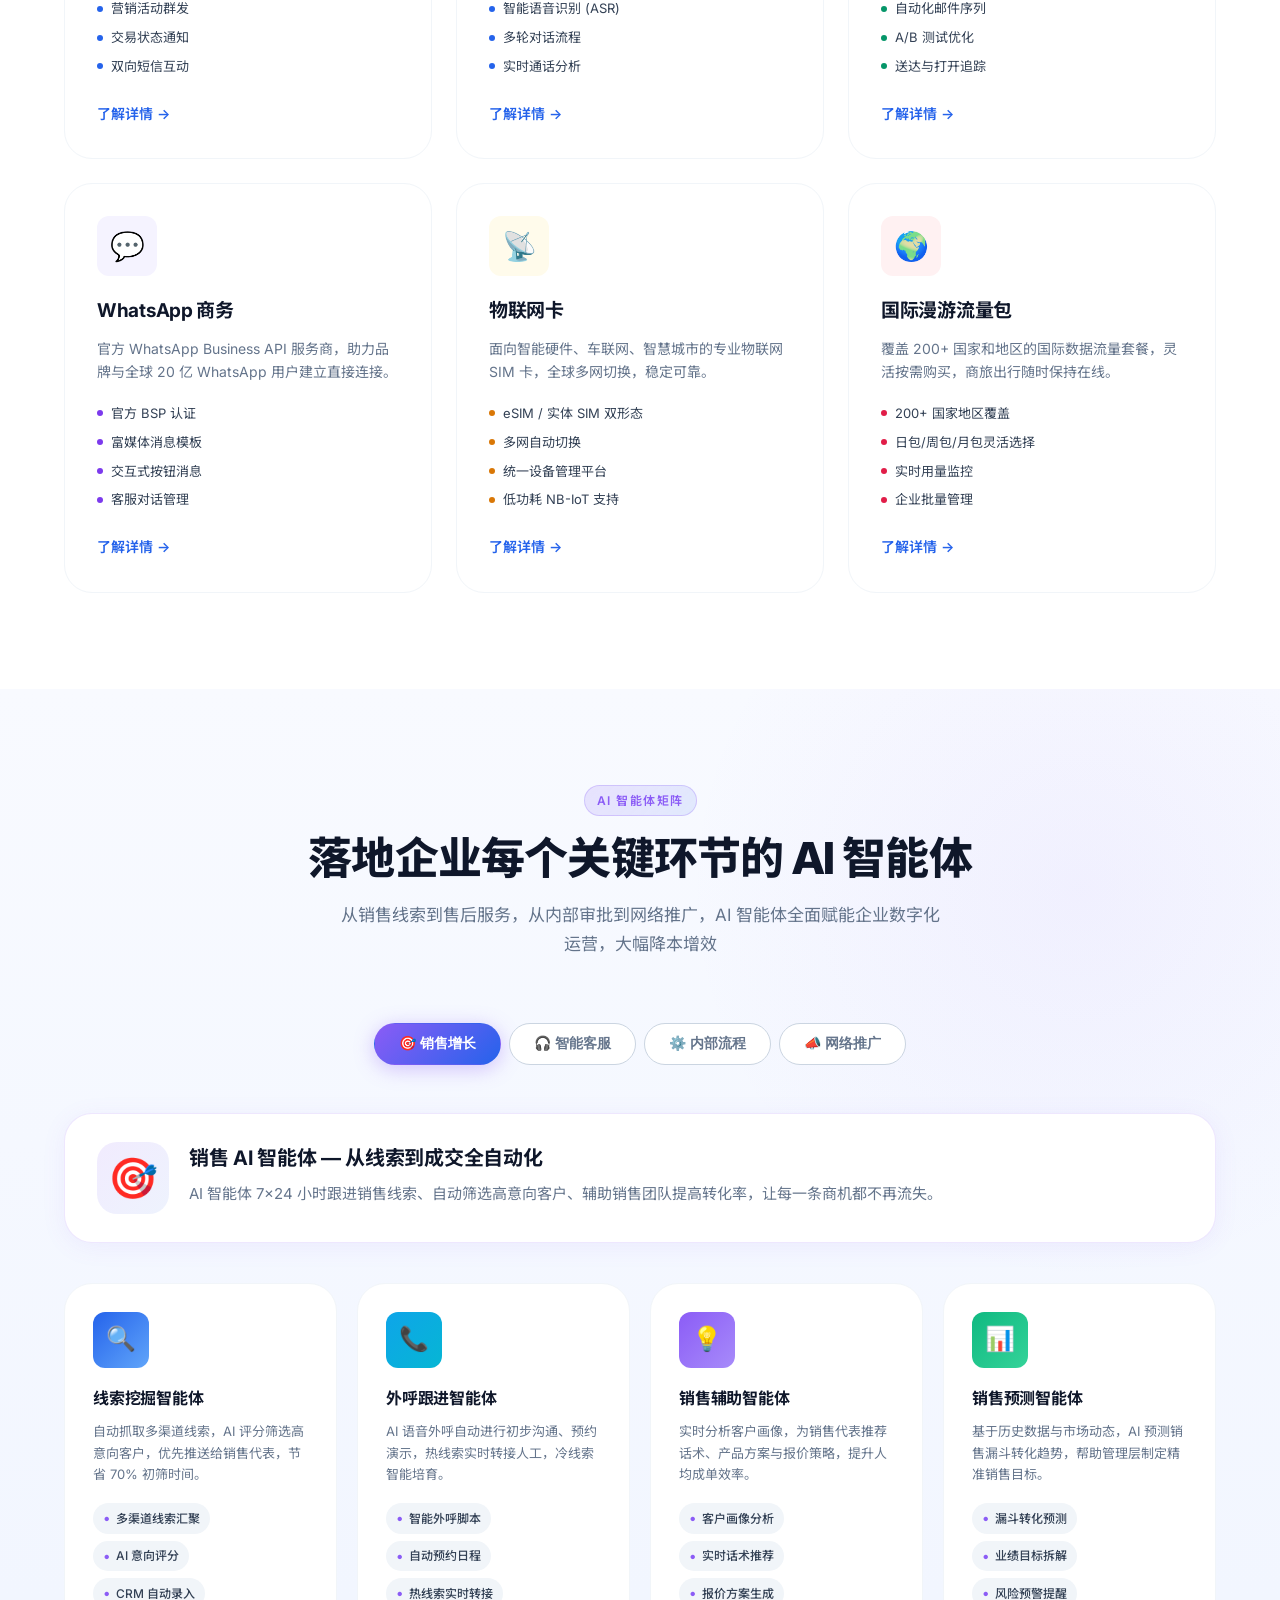
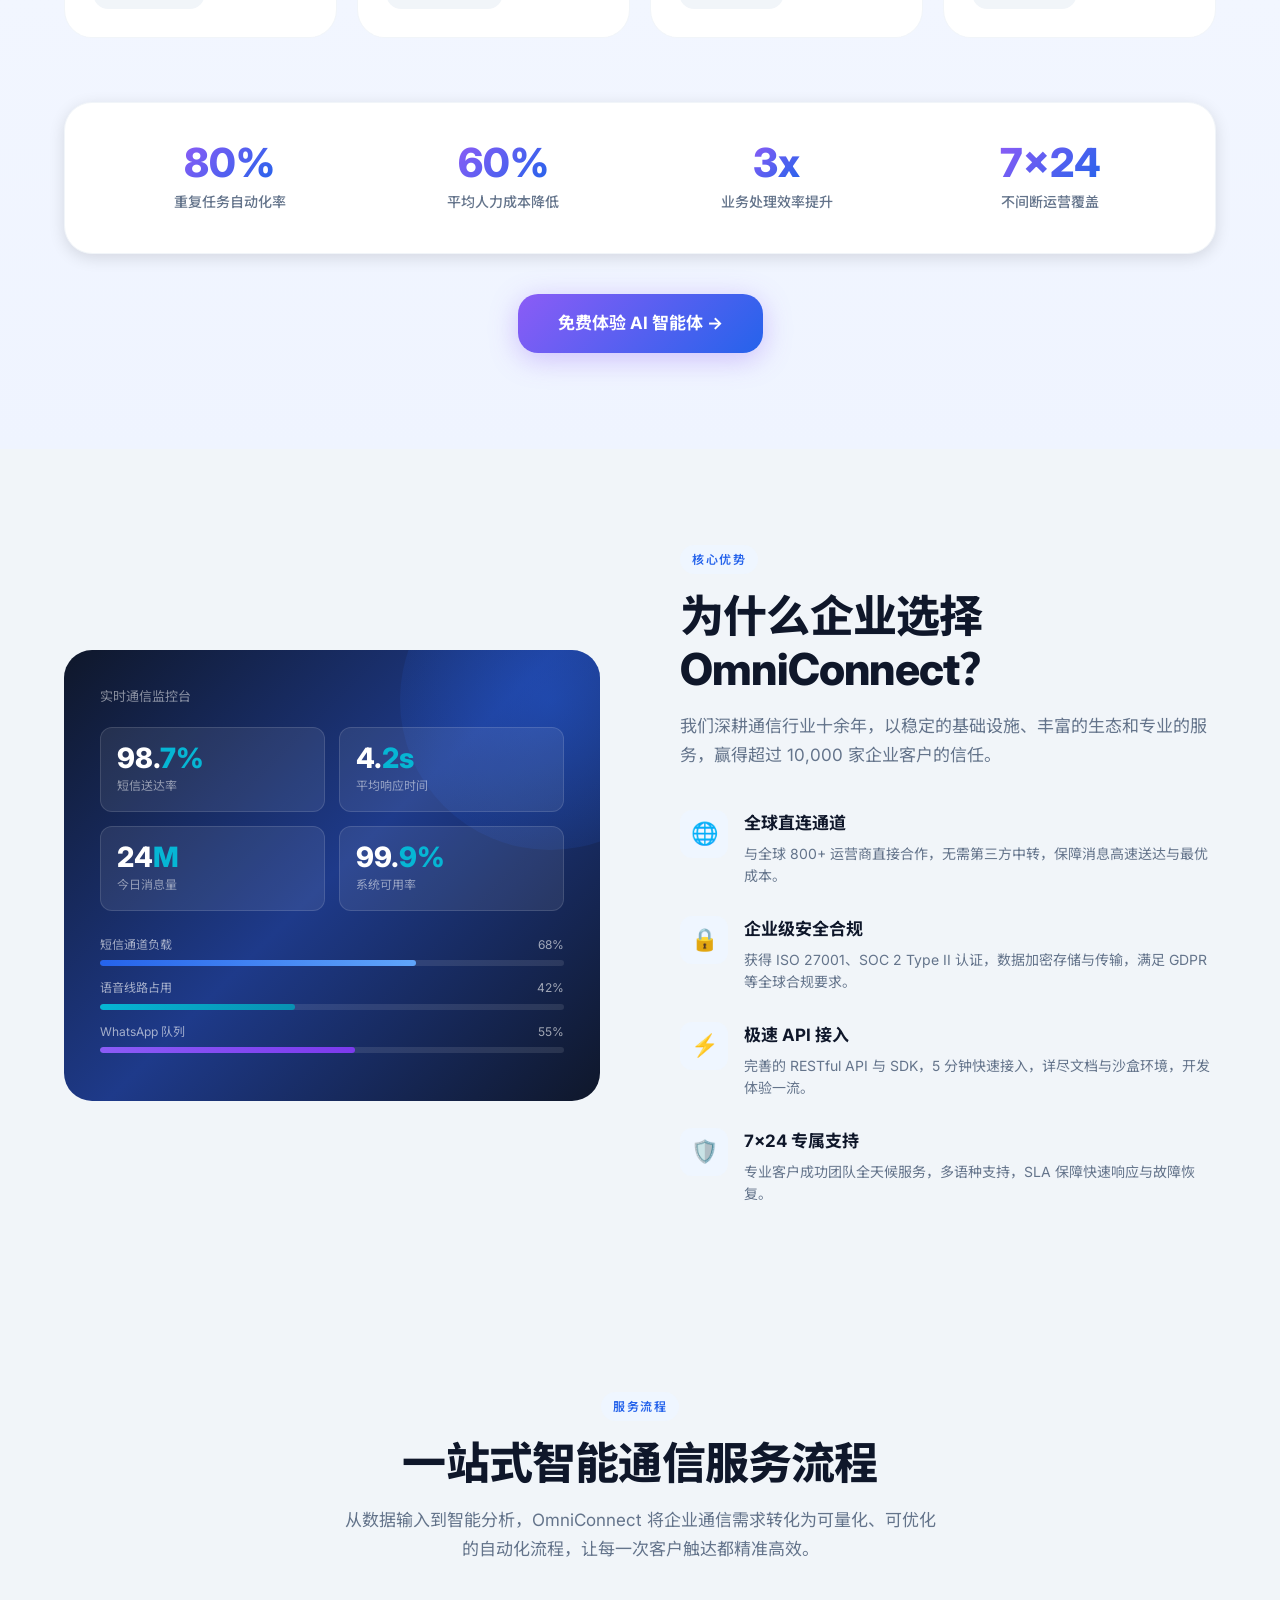
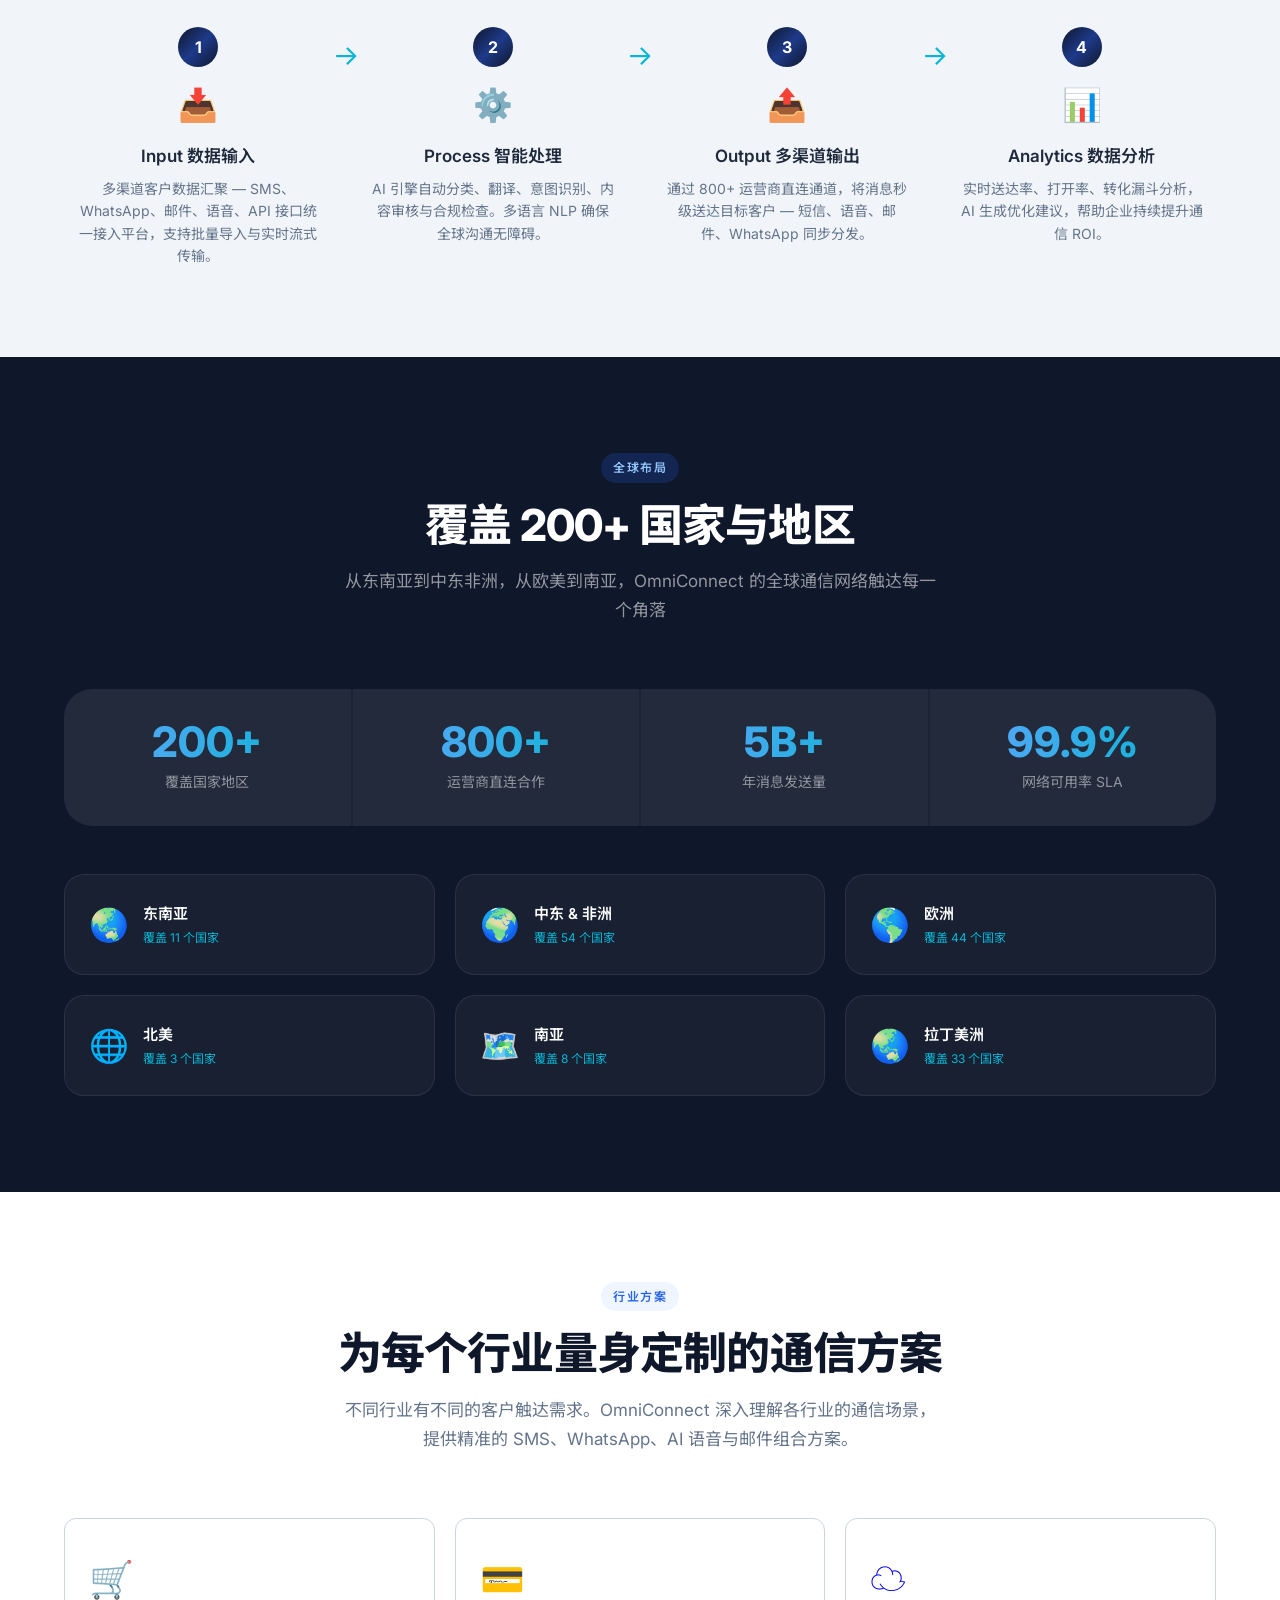
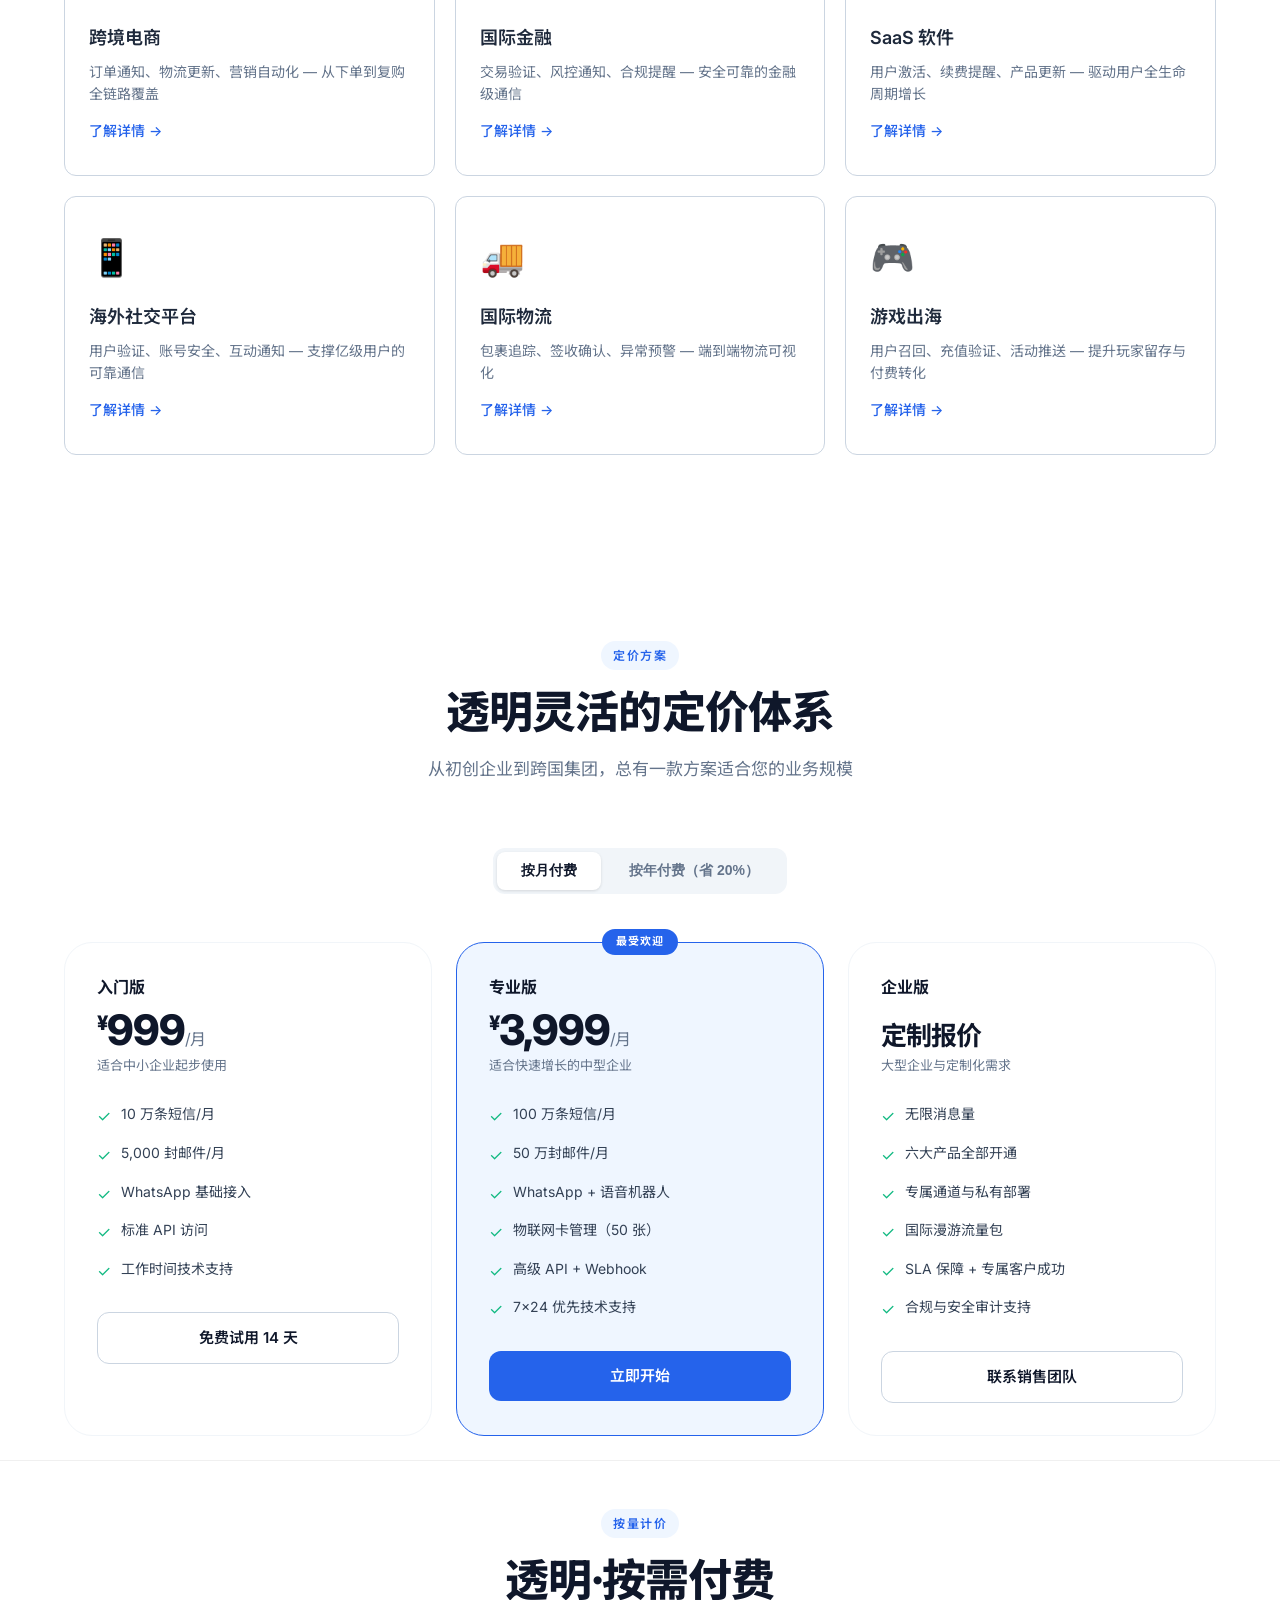
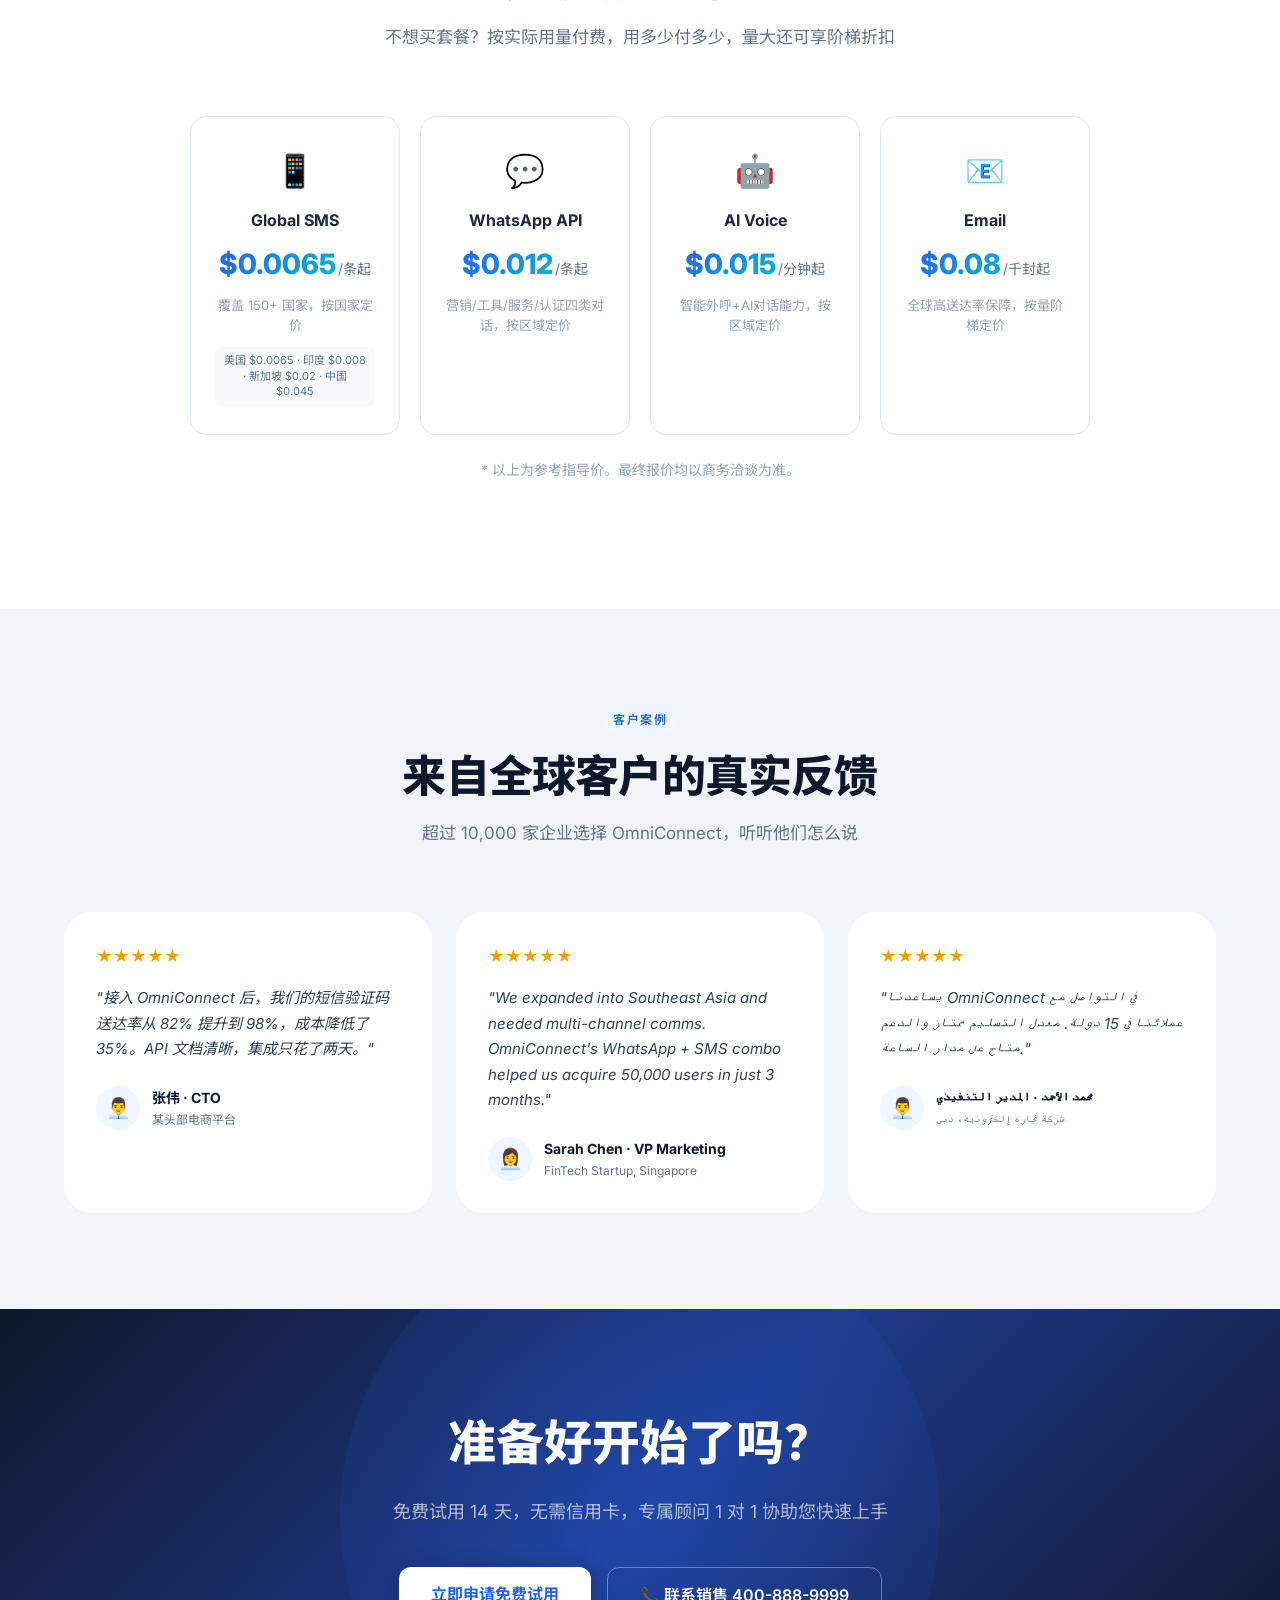
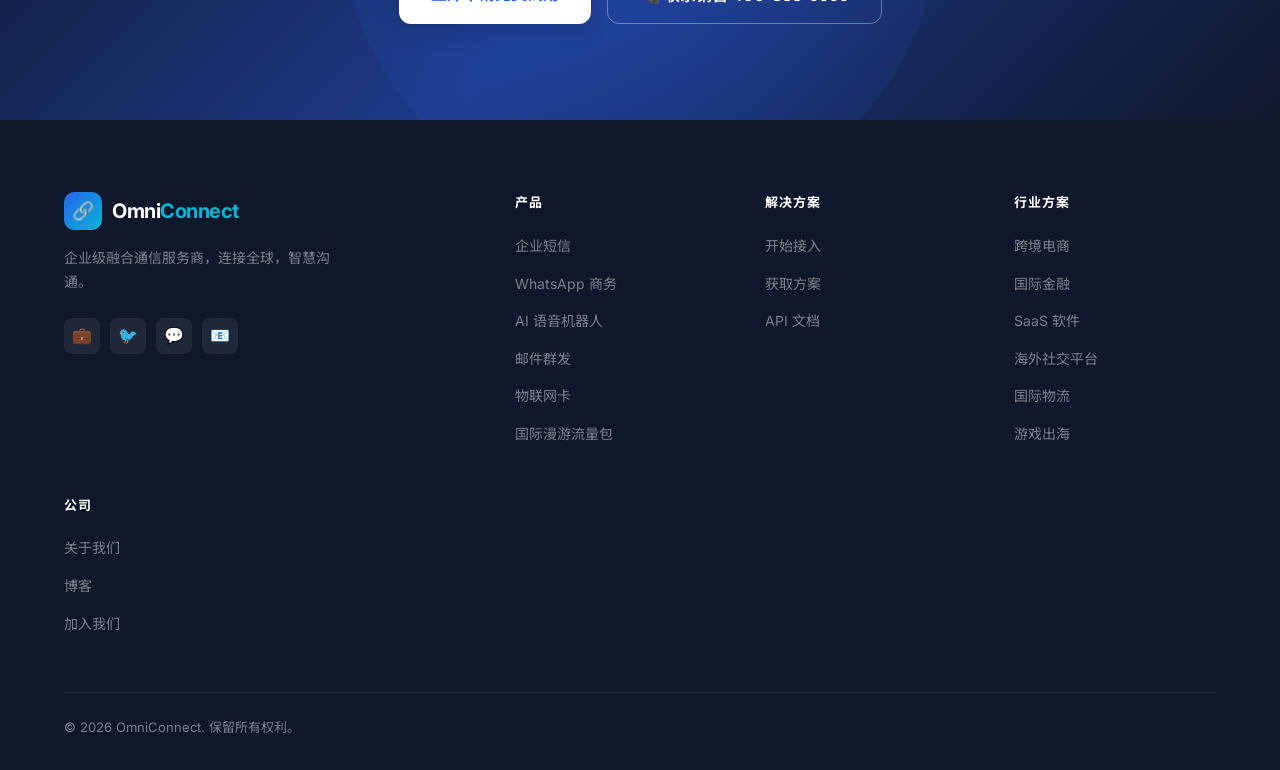
==== commit ec697f76: "fix: remove duplicate product cards, ensure all page links are correct" ====
--- a/index.html
+++ b/index.html
@@ -233,54 +233,30 @@
         </ul>
         <a href="pages/whatsapp.html" class="product-link" data-i18n="p.learn">了解详情 →</a>
       </div>
-      <div class="product-card card-green reveal">
-        <div class="product-icon-wrap">📧</div>
-        <h3 data-i18n="p.email.name">邮件群发</h3>
-        <p data-i18n="p.email.desc">高送达率企业邮件营销平台，支持模板编辑、自动化触发、A/B 测试与详细数据分析。</p>
-        <ul class="product-features">
-          <li data-i18n="p.email.f1">拖拽式模板编辑器</li>
-          <li data-i18n="p.email.f2">自动化邮件序列</li>
-          <li data-i18n="p.email.f3">A/B 测试优化</li>
-          <li data-i18n="p.email.f4">送达与打开追踪</li>
-        </ul>
-        <a href="#contact" class="product-link" data-i18n="p.learn">了解详情 →</a>
-      </div>
-      <div class="product-card card-purple reveal">
-        <div class="product-icon-wrap">💬</div>
-        <h3 data-i18n="p.wa.name">WhatsApp 商务</h3>
-        <p data-i18n="p.wa.desc">官方 WhatsApp Business API 服务商，助力品牌与全球 20 亿 WhatsApp 用户建立直接连接。</p>
-        <ul class="product-features">
-          <li data-i18n="p.wa.f1">官方 BSP 认证</li>
-          <li data-i18n="p.wa.f2">富媒体消息模板</li>
-          <li data-i18n="p.wa.f3">交互式按钮消息</li>
-          <li data-i18n="p.wa.f4">客服对话管理</li>
-        </ul>
-        <a href="#contact" class="product-link" data-i18n="p.learn">了解详情 →</a>
-      </div>
-      <div class="product-card card-orange reveal">
-        <div class="product-icon-wrap">📡</div>
-        <h3 data-i18n="p.iot.name">物联网卡</h3>
-        <p data-i18n="p.iot.desc">面向智能硬件、车联网、智慧城市的专业物联网 SIM 卡，全球多网切换，稳定可靠。</p>
-        <ul class="product-features">
-          <li data-i18n="p.iot.f1">eSIM / 实体 SIM 双形态</li>
-          <li data-i18n="p.iot.f2">多网自动切换</li>
-          <li data-i18n="p.iot.f3">统一设备管理平台</li>
-          <li data-i18n="p.iot.f4">低功耗 NB-IoT 支持</li>
-        </ul>
-        <a href="#contact" class="product-link" data-i18n="p.learn">了解详情 →</a>
-      </div>
-      <div class="product-card card-rose reveal">
-        <div class="product-icon-wrap">🌍</div>
-        <h3 data-i18n="p.roam.name">国际漫游流量包</h3>
-        <p data-i18n="p.roam.desc">覆盖 200+ 国家和地区的国际数据流量套餐，灵活按需购买，商旅出行随时保持在线。</p>
-        <ul class="product-features">
-          <li data-i18n="p.roam.f1">200+ 国家地区覆盖</li>
-          <li data-i18n="p.roam.f2">日包/周包/月包灵活选择</li>
-          <li data-i18n="p.roam.f3">实时用量监控</li>
-          <li data-i18n="p.roam.f4">企业批量管理</li>
-        </ul>
-        <a href="#contact" class="product-link" data-i18n="p.learn">了解详情 →</a>
-      </div>
+       <div class="product-card card-orange reveal">
+         <div class="product-icon-wrap">📡</div>
+         <h3 data-i18n="p.iot.name">物联网卡</h3>
+         <p data-i18n="p.iot.desc">面向智能硬件、车联网、智慧城市的专业物联网 SIM 卡，全球多网切换，稳定可靠。</p>
+         <ul class="product-features">
+           <li data-i18n="p.iot.f1">eSIM / 实体 SIM 双形态</li>
+           <li data-i18n="p.iot.f2">多网自动切换</li>
+           <li data-i18n="p.iot.f3">统一设备管理平台</li>
+           <li data-i18n="p.iot.f4">低功耗 NB-IoT 支持</li>
+         </ul>
+         <a href="#contact" class="product-link" data-i18n="p.learn">了解详情 →</a>
+       </div>
+       <div class="product-card card-rose reveal">
+         <div class="product-icon-wrap">🌍</div>
+         <h3 data-i18n="p.roam.name">国际漫游流量包</h3>
+         <p data-i18n="p.roam.desc">覆盖 200+ 国家和地区的国际数据流量套餐，灵活按需购买，商旅出行随时保持在线。</p>
+         <ul class="product-features">
+           <li data-i18n="p.roam.f1">200+ 国家地区覆盖</li>
+           <li data-i18n="p.roam.f2">日包/周包/月包灵活选择</li>
+           <li data-i18n="p.roam.f3">实时用量监控</li>
+           <li data-i18n="p.roam.f4">企业批量管理</li>
+         </ul>
+         <a href="#contact" class="product-link" data-i18n="p.learn">了解详情 →</a>
+       </div>
     </div>
   </div>
 </section>
